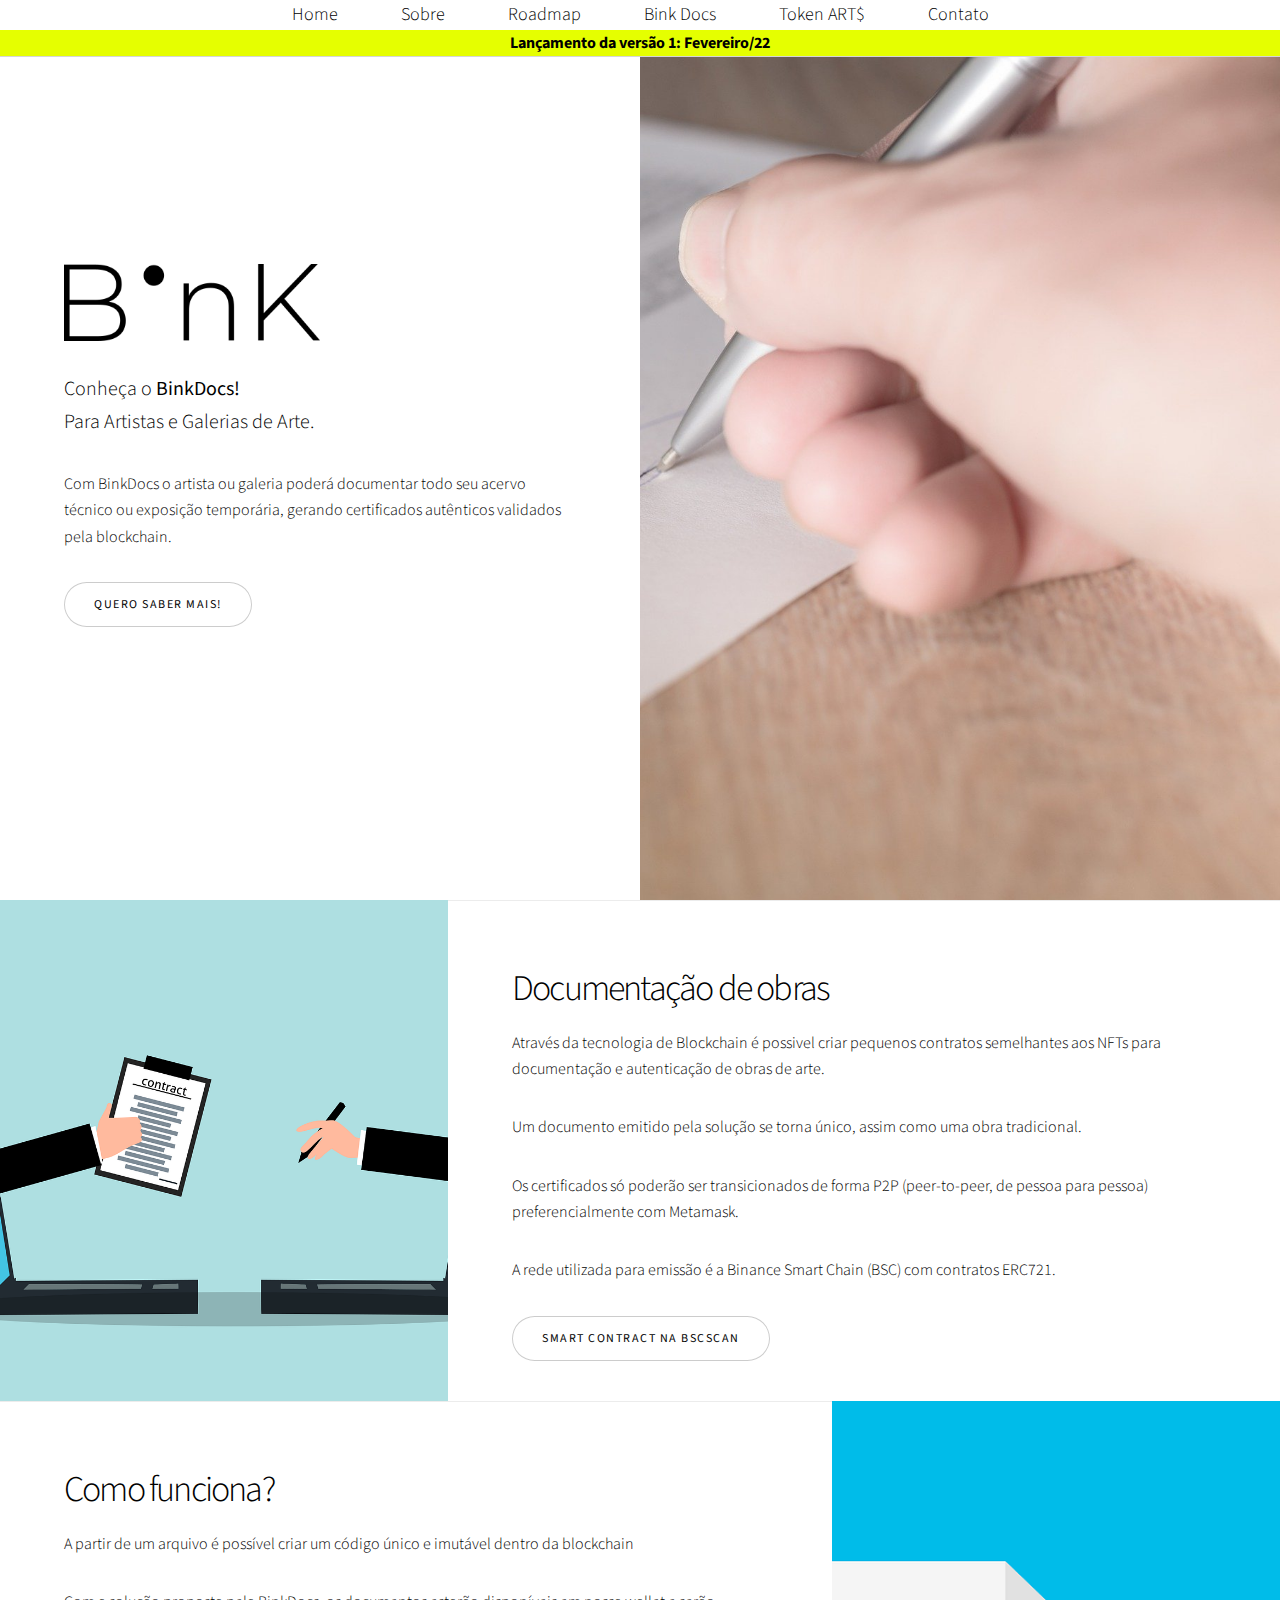
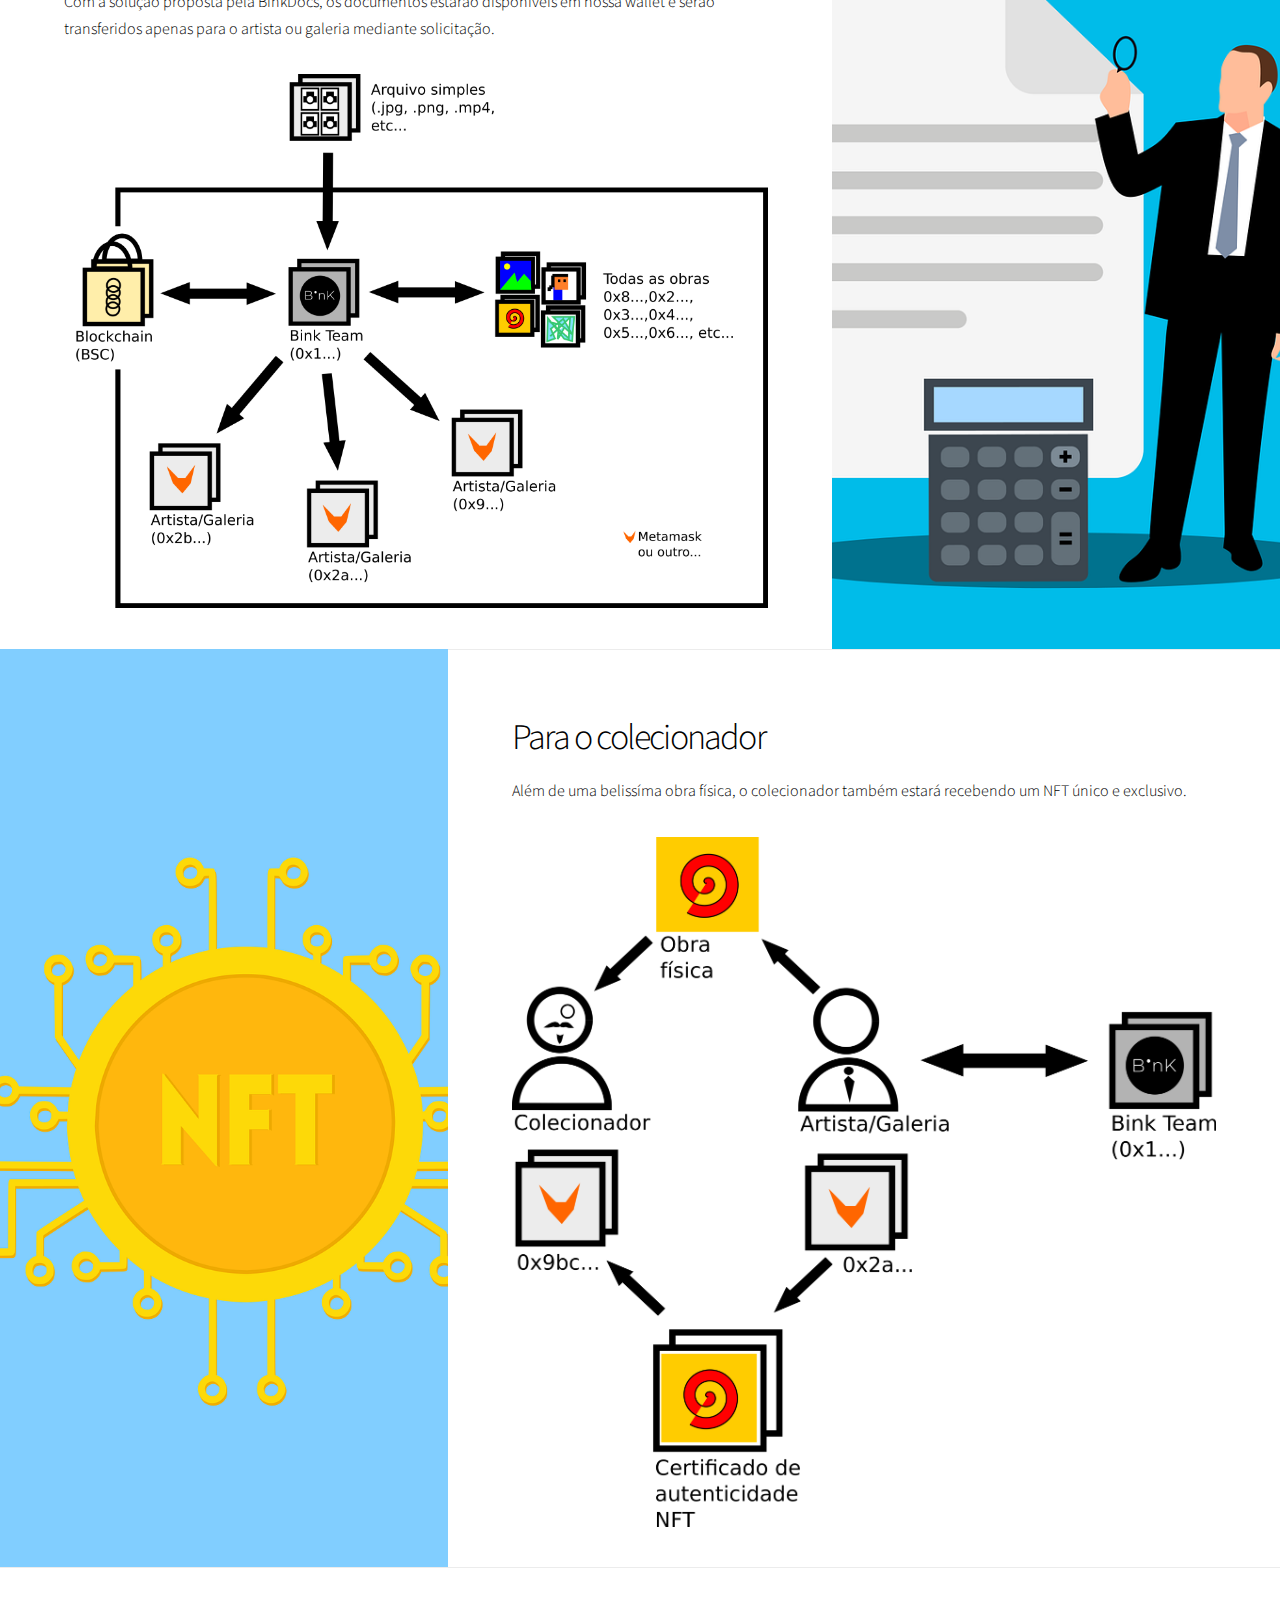
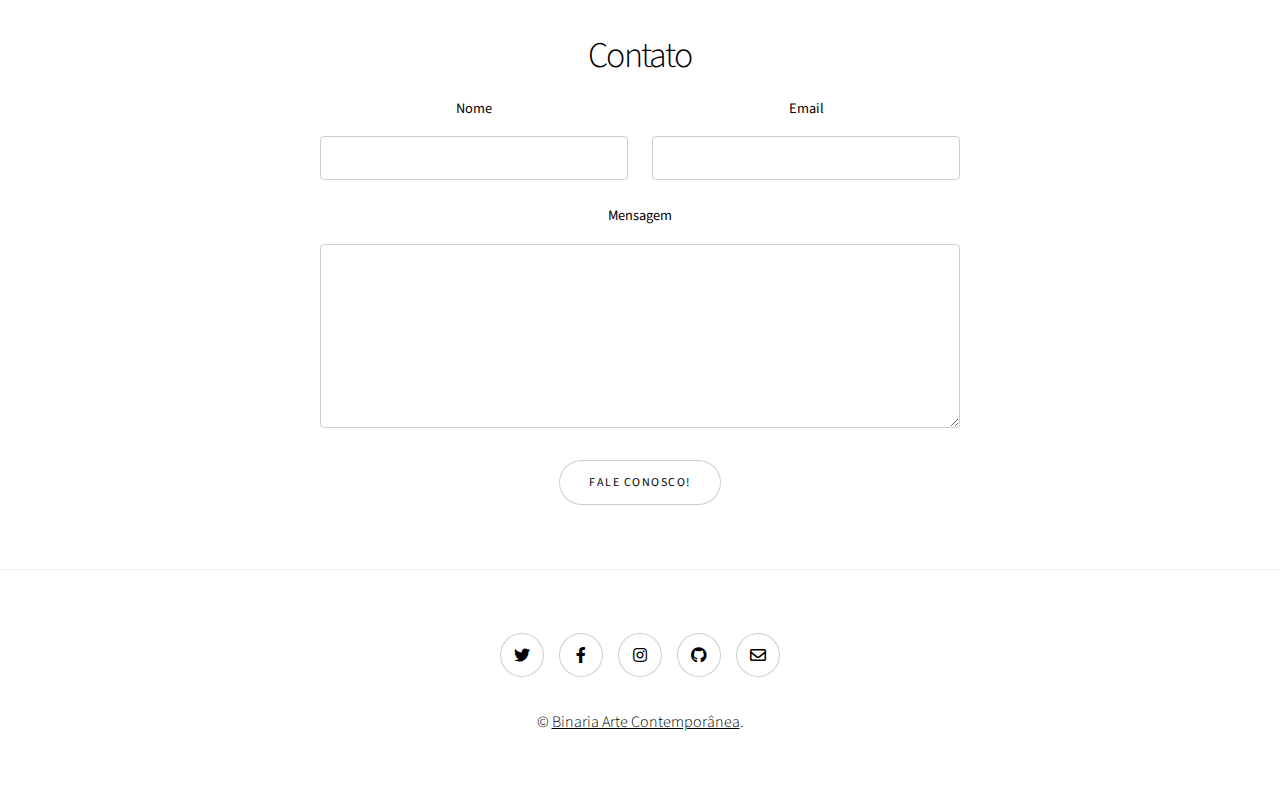
==== docs.html @ 77d4e21a "Binkdocs" ====
<!DOCTYPE HTML>
<html>
	<head>
		<title>Bink Token - ART$</title>
		<meta charset="utf-8" />
		<meta name="viewport" content="width=device-width, initial-scale=1, user-scalable=no" />
		<meta name="description" content="O 1° Token brasileiro criado para Artistas e Galerias de Arte.">
		<meta property="og:title" content="Bink Token - ART$" />
		<meta property="og:type" content="website" />
		<meta property="og:url" content="https://bink.binaria.art.br" />
		<meta property="og:image" content="https://bink.binaria.art.br/images/og-image.jpg" />
		<meta property="og:description" content="O 1° Token brasileiro criado para Artistas e Galerias de Arte." />
		<link rel="shortcut icon" href="https://bink.binaria.art.br/art-symbol.png" />
		<link rel="stylesheet" href="assets/css/main.css" />
		<noscript><link rel="stylesheet" href="assets/css/noscript.css" /></noscript>

	</head>
	<body class="is-preload">
		<div class="header-menu">
			<a href="index.html" class="smooth-scroll-middle">Home</a>
			<a href="index.html#sobre" class="smooth-scroll-middle">Sobre</a>
			<a href="index.html#roadmap" class="smooth-scroll-middle">Roadmap</a>
			<a href="index.html#docs" class="smooth-scroll-middle">Bink Docs</a>
			<a href="index.html#token" class="smooth-scroll-middle">Token ART$</a>
			<a href="index.html#contato" class="smooth-scroll-middle">Contato</a>

			<div class="banner">Lançamento da versão 1: Fevereiro/22</div>
		</div>
		<!-- Wrapper -->
			<div id="wrapper" class="divided">

				<!-- One -->
					<section class="banner style1 orient-left content-align-left image-position-right fullscreen onload-image-fade-in onload-content-fade-right">
						<div class="content">
							<h1><img src="logo.png" alt="Bink" style="width: 50%;"/></h1>
							<p class="major">Conheça o <strong>BinkDocs!</strong><br />Para Artistas e Galerias de Arte.</p>
							<p>Com BinkDocs o artista ou galeria poderá documentar todo seu acervo técnico ou exposição temporária, gerando certificados autênticos validados pela blockchain.</p>
							<ul class="actions stacked">
								<li><a href="#sobre" class="button big wide smooth-scroll-middle">Quero saber mais!</a></li>
							</ul>
						</div>
						<div class="image">
							<img src="images/bink-docs.jpg" alt="" />
						</div>
					</section>


					<section class="spotlight style1 orient-right content-align-left image-position-center" id="sobre">
						<div class="content">
							<h2>Documentação de obras</h2>
							<p>Através da tecnologia de Blockchain é possivel criar pequenos contratos semelhantes aos NFTs para documentação e autenticação de obras de arte.</p>
							<p>Um documento emitido pela solução se torna único, assim como uma obra tradicional.</p>
							<p>Os certificados só poderão ser transicionados de forma P2P (peer-to-peer, de pessoa para pessoa) preferencialmente com Metamask.</p>
							<p>A rede utilizada para emissão é a Binance Smart Chain (BSC) com contratos ERC721.</p>
							<a href="https://bscscan.com/token/" class="button" target="_blank">Smart Contract na BSCScan</a>
						</div>
						<div class="image">
							<img src="images/docs-sobre.png" alt="" />
						</div>
					</section>

					<section class="spotlight style1 orient-right content-align-left image-position-center" id="sobre">
						<div class="image">
							<img src="images/docs-funcionamento.png" alt="" />
						</div>
						<div class="content">
							<h2>Como funciona?</h2>
							<p>A partir de um arquivo é possível criar um código único e imutável dentro da blockchain</p>
							<p>Com a solução proposta pela BinkDocs, os documentos estarão disponíveis em nossa wallet e serão transferidos apenas para o artista ou galeria mediante solicitação.</p>
							<img src="images/diagram-1.png" style="width: 100%;" alt="" />

						</div>

					</section>

					<section class="spotlight style1 orient-right content-align-left image-position-center" id="sobre">
						<div class="content">
							<h2>Para o colecionador</h2>
							<p>Além de uma belissíma obra física, o colecionador também estará recebendo um NFT único e exclusivo.</p>
							<img src="images/diagram-2.png" style="width: 100%;" alt="" />

						</div>
						<div class="image">
							<img src="images/docs-nft.png" alt="" />
						</div>
					</section>


				<!-- Seven -->
					<section class="wrapper style1 align-center" id="contato">
						<div class="inner medium">
							<h2>Contato</h2>
							<form method="post" action="#" netlify>
								<div class="fields">
									<div class="field half">
										<label for="name">Nome</label>
										<input type="text" name="name" id="name" value="" />
									</div>
									<div class="field half">
										<label for="email">Email</label>
										<input type="email" name="email" id="email" value="" />
									</div>
									<div class="field">
										<label for="message">Mensagem</label>
										<textarea name="message" id="message" rows="6"></textarea>
									</div>
								</div>
								<ul class="actions special">
									<li><input type="submit" name="submit" id="submit" value="Fale conosco!" /></li>
								</ul>
							</form>

						</div>
					</section>

				<!-- Footer -->
					<footer class="wrapper style1 align-center">
						<div class="inner">
							<ul class="icons">
								<li><a href="https://twitter.com/binariaarte" class="icon brands style2 fa-twitter"><span class="label">Twitter</span></a></li>
								<li><a href="https://fb.com/binaria.art" class="icon brands style2 fa-facebook-f"><span class="label">Facebook</span></a></li>
								<li><a href="https://instagram.com/binaria.art" class="icon brands style2 fa-instagram"><span class="label">Instagram</span></a></li>
								<li><a href="https://github.com/binaria-arte-contemporanea" class="icon brands style2 fa-github"><span class="label">Instagram</span></a></li>
								<li><a href="mailto:binaria.art@gmail.com" class="icon style2 fa-envelope"><span class="label">Email</span></a></li>
							</ul>
							<p>&copy; <a href="https://binaria.art.br">Binaria Arte Contemporânea</a>.</p>
						</div>
					</footer>

			</div>

			<!-- Scripts -->
			<script src="assets/js/jquery.min.js"></script>
			<script src="assets/js/jquery.scrollex.min.js"></script>
			<script src="assets/js/jquery.scrolly.min.js"></script>
			<script src="assets/js/browser.min.js"></script>
			<script src="assets/js/breakpoints.min.js"></script>
			<script src="assets/js/util.js"></script>
			<script src="assets/js/vanilla-js-tabs.min.js"></script>
			<script src="assets/js/main.js"></script>
			<script src="assets/js/bundle.js"></script>
	</body>
</html>
---- assets/css/main.css ----
@import url(fontawesome-all.min.css);
@import url("https://fonts.googleapis.com/css?family=Source+Sans+Pro:300,300i,400,400i");

/*
	Story by HTML5 UP
	html5up.net | @ajlkn
	Free for personal and commercial use under the CCA 3.0 license (html5up.net/license)
*/

html, body, div, span, applet, object,
iframe, h1, h2, h3, h4, h5, h6, p, blockquote,
pre, a, abbr, acronym, address, big, cite,
code, del, dfn, em, img, ins, kbd, q, s, samp,
small, strike, strong, sub, sup, tt, var, b,
u, i, center, dl, dt, dd, ol, ul, li, fieldset,
form, label, legend, table, caption, tbody,
tfoot, thead, tr, th, td, article, aside,
canvas, details, embed, figure, figcaption,
footer, header, hgroup, menu, nav, output, ruby,
section, summary, time, mark, audio, video {
	margin: 0;
	padding: 0;
	border: 0;
	font-size: 100%;
	font: inherit;
	vertical-align: baseline;}

article, aside, details, figcaption, figure,
footer, header, hgroup, menu, nav, section {
	display: block;}

body {
	line-height: 1;
}

ol, ul {
	list-style: none;
}

blockquote, q {
	quotes: none;
}

	blockquote:before, blockquote:after, q:before, q:after {
		content: '';
		content: none;
	}

table {
	border-collapse: collapse;
	border-spacing: 0;
}

body {
	-webkit-text-size-adjust: none;
}

mark {
	background-color: transparent;
	color: inherit;
}

input::-moz-focus-inner {
	border: 0;
	padding: 0;
}

input, select, textarea {
	-moz-appearance: none;
	-webkit-appearance: none;
	-ms-appearance: none;
	appearance: none;
}

/* Basic */

	@-ms-viewport {
		width: device-width;
	}

	body {
		-ms-overflow-style: scrollbar;
	}

	@media screen and (max-width: 480px) {

		html, body {
			min-width: 320px;
		}

	}

	html {
		box-sizing: border-box;
	}

	*, *:before, *:after {
		box-sizing: inherit;
	}

	body {
		background: #ffffff;
	}

		body.is-preload *, body.is-preload *:before, body.is-preload *:after {
			-moz-animation: none !important;
			-webkit-animation: none !important;
			-ms-animation: none !important;
			animation: none !important;
			-moz-transition: none !important;
			-webkit-transition: none !important;
			-ms-transition: none !important;
			transition: none !important;
		}

/* Type */

	html {
		font-size: 18pt;
	}

		@media screen and (max-width: 1680px) {

			html {
				font-size: 14pt;
			}

		}

		@media screen and (max-width: 1280px) {

			html {
				font-size: 12pt;
			}

		}

		@media screen and (max-width: 736px) {

			html {
				font-size: 11pt;
			}

		}

		@media screen and (max-width: 360px) {

			html {
				font-size: 10pt;
			}

		}

	body {
		background-color: #ffffff;
		color: #000000;
	}

	body, input, select, textarea {
		font-family: "Source Sans Pro", Helvetica, sans-serif;
		font-size: 1rem;
		font-weight: 300;
		line-height: 1.65;
	}

	a {
		-moz-transition: color 0.2s ease-in-out;
		-webkit-transition: color 0.2s ease-in-out;
		-ms-transition: color 0.2s ease-in-out;
		transition: color 0.2s ease-in-out;
		text-decoration: underline;
	}

		a:hover {
			text-decoration: none;
		}

	strong, b {
		font-weight: 400;
	}

	em, i {
		font-style: italic;
	}

	p {
		margin: 0 0 2rem 0;
	}

		p.major {
			font-size: 1.25rem;
		}

	h1, h2, h3, h4, h5, h6 {
		font-weight: 300;
		line-height: 1.375;
		letter-spacing: -0.05em;
		margin: 0 0 1rem 0;
	}

		h1 a, h2 a, h3 a, h4 a, h5 a, h6 a {
			color: inherit;
			text-decoration: none;
		}

	h1 {
		font-size: 3.5rem;
		line-height: 1.2;
	}

	h2 {
		font-size: 2.25rem;
	}

	h3 {
		font-size: 1.5rem;
	}

	h4 {
		font-size: 1.1rem;
	}

	h5 {
		font-size: 0.9rem;
	}

	h6 {
		font-size: 0.7rem;
	}

	sub {
		font-size: 0.8rem;
		position: relative;
		top: 0.5rem;
	}

	sup {
		font-size: 0.8rem;
		position: relative;
		top: -0.5rem;
	}

	blockquote {
		border-left: solid 4px;
		font-style: italic;
		margin: 0 0 2rem 0;
		padding: 0.5rem 0 0.5rem 2rem;
	}

	code {
		border-radius: 4px;
		font-family: "Courier New", monospace;
		font-size: 0.9em;
		margin: 0 0.25rem;
		padding: 0.25rem 0.325rem;
	}

	pre {
		-webkit-overflow-scrolling: touch;
		font-family: "Courier New", monospace;
		font-size: 0.9em;
		margin: 0 0 2rem 0;
	}

		pre code {
			display: block;
			line-height: 1.5;
			padding: 0.75rem 1rem;
			overflow-x: auto;
		}

	hr {
		border: 0;
		border-bottom: solid 1px;
		margin: 2.5rem 0;
	}

		hr.major {
			margin: 3.5rem 0;
		}

	.align-left {
		text-align: left;
	}

	.align-center {
		text-align: center;
	}

	.align-right {
		text-align: right;
	}

	@media screen and (max-width: 736px) {

		p.major {
			font-size: 1.1rem;
		}

		h1 {
			font-size: 2.5rem;
		}

		h2 {
			font-size: 2rem;
		}

		h3 {
			font-size: 1.25rem;
		}

		h4 {
			font-size: 1rem;
		}

	}

	input, select, textarea {
		color: #000000;
	}

	a {
		color: #000000;
	}

		a:hover {
			color: #6F6F6F;
		}

	strong, b {
		color: #000000;
	}

	h1, h2, h3, h4, h5, h6 {
		color: #000000;
	}

	blockquote {
		border-left-color: rgba(0, 0, 0, 0.2);
	}

	code {
		background: rgba(0, 0, 0, 0.05);
		border-color: rgba(0, 0, 0, 0.2);
	}

	hr {
		border-bottom-color: rgba(0, 0, 0, 0.2);
	}

/* Row */

	.row {
		display: flex;
		flex-wrap: wrap;
		box-sizing: border-box;
		align-items: stretch;
	}

		.row > * {
			box-sizing: border-box;
		}

		.row.gtr-uniform > * > :last-child {
			margin-bottom: 0;
		}

		.row.aln-left {
			justify-content: flex-start;
		}

		.row.aln-center {
			justify-content: center;
		}

		.row.aln-right {
			justify-content: flex-end;
		}

		.row.aln-top {
			align-items: flex-start;
		}

		.row.aln-middle {
			align-items: center;
		}

		.row.aln-bottom {
			align-items: flex-end;
		}

		.row > .imp {
			order: -1;
		}

		.row > .col-1 {
			width: 8.33333%;
		}

		.row > .off-1 {
			margin-left: 8.33333%;
		}

		.row > .col-2 {
			width: 16.66667%;
		}

		.row > .off-2 {
			margin-left: 16.66667%;
		}

		.row > .col-3 {
			width: 25%;
		}

		.row > .off-3 {
			margin-left: 25%;
		}

		.row > .col-4 {
			width: 33.33333%;
		}

		.row > .off-4 {
			margin-left: 33.33333%;
		}

		.row > .col-5 {
			width: 41.66667%;
		}

		.row > .off-5 {
			margin-left: 41.66667%;
		}

		.row > .col-6 {
			width: 50%;
		}

		.row > .off-6 {
			margin-left: 50%;
		}

		.row > .col-7 {
			width: 58.33333%;
		}

		.row > .off-7 {
			margin-left: 58.33333%;
		}

		.row > .col-8 {
			width: 66.66667%;
		}

		.row > .off-8 {
			margin-left: 66.66667%;
		}

		.row > .col-9 {
			width: 75%;
		}

		.row > .off-9 {
			margin-left: 75%;
		}

		.row > .col-10 {
			width: 83.33333%;
		}

		.row > .off-10 {
			margin-left: 83.33333%;
		}

		.row > .col-11 {
			width: 91.66667%;
		}

		.row > .off-11 {
			margin-left: 91.66667%;
		}

		.row > .col-12 {
			width: 100%;
		}

		.row > .off-12 {
			margin-left: 100%;
		}

		.row.gtr-0 {
			margin-top: 0;
			margin-left: 0rem;
		}

			.row.gtr-0 > * {
				padding: 0 0 0 0rem;
			}

			.row.gtr-0.gtr-uniform {
				margin-top: 0rem;
			}

				.row.gtr-0.gtr-uniform > * {
					padding-top: 0rem;
				}

		.row.gtr-25 {
			margin-top: 0;
			margin-left: -0.5rem;
		}

			.row.gtr-25 > * {
				padding: 0 0 0 0.5rem;
			}

			.row.gtr-25.gtr-uniform {
				margin-top: -0.5rem;
			}

				.row.gtr-25.gtr-uniform > * {
					padding-top: 0.5rem;
				}

		.row.gtr-50 {
			margin-top: 0;
			margin-left: -1rem;
		}

			.row.gtr-50 > * {
				padding: 0 0 0 1rem;
			}

			.row.gtr-50.gtr-uniform {
				margin-top: -1rem;
			}

				.row.gtr-50.gtr-uniform > * {
					padding-top: 1rem;
				}

		.row {
			margin-top: 0;
			margin-left: -2rem;
		}

			.row > * {
				padding: 0 0 0 2rem;
			}

			.row.gtr-uniform {
				margin-top: -2rem;
			}

				.row.gtr-uniform > * {
					padding-top: 2rem;
				}

		.row.gtr-150 {
			margin-top: 0;
			margin-left: -3rem;
		}

			.row.gtr-150 > * {
				padding: 0 0 0 3rem;
			}

			.row.gtr-150.gtr-uniform {
				margin-top: -3rem;
			}

				.row.gtr-150.gtr-uniform > * {
					padding-top: 3rem;
				}

		.row.gtr-200 {
			margin-top: 0;
			margin-left: -4rem;
		}

			.row.gtr-200 > * {
				padding: 0 0 0 4rem;
			}

			.row.gtr-200.gtr-uniform {
				margin-top: -4rem;
			}

				.row.gtr-200.gtr-uniform > * {
					padding-top: 4rem;
				}

		@media screen and (max-width: 1680px) {

			.row {
				display: flex;
				flex-wrap: wrap;
				box-sizing: border-box;
				align-items: stretch;
			}

				.row > * {
					box-sizing: border-box;
				}

				.row.gtr-uniform > * > :last-child {
					margin-bottom: 0;
				}

				.row.aln-left {
					justify-content: flex-start;
				}

				.row.aln-center {
					justify-content: center;
				}

				.row.aln-right {
					justify-content: flex-end;
				}

				.row.aln-top {
					align-items: flex-start;
				}

				.row.aln-middle {
					align-items: center;
				}

				.row.aln-bottom {
					align-items: flex-end;
				}

				.row > .imp-xlarge {
					order: -1;
				}

				.row > .col-1-xlarge {
					width: 8.33333%;
				}

				.row > .off-1-xlarge {
					margin-left: 8.33333%;
				}

				.row > .col-2-xlarge {
					width: 16.66667%;
				}

				.row > .off-2-xlarge {
					margin-left: 16.66667%;
				}

				.row > .col-3-xlarge {
					width: 25%;
				}

				.row > .off-3-xlarge {
					margin-left: 25%;
				}

				.row > .col-4-xlarge {
					width: 33.33333%;
				}

				.row > .off-4-xlarge {
					margin-left: 33.33333%;
				}

				.row > .col-5-xlarge {
					width: 41.66667%;
				}

				.row > .off-5-xlarge {
					margin-left: 41.66667%;
				}

				.row > .col-6-xlarge {
					width: 50%;
				}

				.row > .off-6-xlarge {
					margin-left: 50%;
				}

				.row > .col-7-xlarge {
					width: 58.33333%;
				}

				.row > .off-7-xlarge {
					margin-left: 58.33333%;
				}

				.row > .col-8-xlarge {
					width: 66.66667%;
				}

				.row > .off-8-xlarge {
					margin-left: 66.66667%;
				}

				.row > .col-9-xlarge {
					width: 75%;
				}

				.row > .off-9-xlarge {
					margin-left: 75%;
				}

				.row > .col-10-xlarge {
					width: 83.33333%;
				}

				.row > .off-10-xlarge {
					margin-left: 83.33333%;
				}

				.row > .col-11-xlarge {
					width: 91.66667%;
				}

				.row > .off-11-xlarge {
					margin-left: 91.66667%;
				}

				.row > .col-12-xlarge {
					width: 100%;
				}

				.row > .off-12-xlarge {
					margin-left: 100%;
				}

				.row.gtr-0 {
					margin-top: 0;
					margin-left: 0rem;
				}

					.row.gtr-0 > * {
						padding: 0 0 0 0rem;
					}

					.row.gtr-0.gtr-uniform {
						margin-top: 0rem;
					}

						.row.gtr-0.gtr-uniform > * {
							padding-top: 0rem;
						}

				.row.gtr-25 {
					margin-top: 0;
					margin-left: -0.5rem;
				}

					.row.gtr-25 > * {
						padding: 0 0 0 0.5rem;
					}

					.row.gtr-25.gtr-uniform {
						margin-top: -0.5rem;
					}

						.row.gtr-25.gtr-uniform > * {
							padding-top: 0.5rem;
						}

				.row.gtr-50 {
					margin-top: 0;
					margin-left: -1rem;
				}

					.row.gtr-50 > * {
						padding: 0 0 0 1rem;
					}

					.row.gtr-50.gtr-uniform {
						margin-top: -1rem;
					}

						.row.gtr-50.gtr-uniform > * {
							padding-top: 1rem;
						}

				.row {
					margin-top: 0;
					margin-left: -2rem;
				}

					.row > * {
						padding: 0 0 0 2rem;
					}

					.row.gtr-uniform {
						margin-top: -2rem;
					}

						.row.gtr-uniform > * {
							padding-top: 2rem;
						}

				.row.gtr-150 {
					margin-top: 0;
					margin-left: -3rem;
				}

					.row.gtr-150 > * {
						padding: 0 0 0 3rem;
					}

					.row.gtr-150.gtr-uniform {
						margin-top: -3rem;
					}

						.row.gtr-150.gtr-uniform > * {
							padding-top: 3rem;
						}

				.row.gtr-200 {
					margin-top: 0;
					margin-left: -4rem;
				}

					.row.gtr-200 > * {
						padding: 0 0 0 4rem;
					}

					.row.gtr-200.gtr-uniform {
						margin-top: -4rem;
					}

						.row.gtr-200.gtr-uniform > * {
							padding-top: 4rem;
						}

		}

		@media screen and (max-width: 1280px) {

			.row {
				display: flex;
				flex-wrap: wrap;
				box-sizing: border-box;
				align-items: stretch;
			}

				.row > * {
					box-sizing: border-box;
				}

				.row.gtr-uniform > * > :last-child {
					margin-bottom: 0;
				}

				.row.aln-left {
					justify-content: flex-start;
				}

				.row.aln-center {
					justify-content: center;
				}

				.row.aln-right {
					justify-content: flex-end;
				}

				.row.aln-top {
					align-items: flex-start;
				}

				.row.aln-middle {
					align-items: center;
				}

				.row.aln-bottom {
					align-items: flex-end;
				}

				.row > .imp-large {
					order: -1;
				}

				.row > .col-1-large {
					width: 8.33333%;
				}

				.row > .off-1-large {
					margin-left: 8.33333%;
				}

				.row > .col-2-large {
					width: 16.66667%;
				}

				.row > .off-2-large {
					margin-left: 16.66667%;
				}

				.row > .col-3-large {
					width: 25%;
				}

				.row > .off-3-large {
					margin-left: 25%;
				}

				.row > .col-4-large {
					width: 33.33333%;
				}

				.row > .off-4-large {
					margin-left: 33.33333%;
				}

				.row > .col-5-large {
					width: 41.66667%;
				}

				.row > .off-5-large {
					margin-left: 41.66667%;
				}

				.row > .col-6-large {
					width: 50%;
				}

				.row > .off-6-large {
					margin-left: 50%;
				}

				.row > .col-7-large {
					width: 58.33333%;
				}

				.row > .off-7-large {
					margin-left: 58.33333%;
				}

				.row > .col-8-large {
					width: 66.66667%;
				}

				.row > .off-8-large {
					margin-left: 66.66667%;
				}

				.row > .col-9-large {
					width: 75%;
				}

				.row > .off-9-large {
					margin-left: 75%;
				}

				.row > .col-10-large {
					width: 83.33333%;
				}

				.row > .off-10-large {
					margin-left: 83.33333%;
				}

				.row > .col-11-large {
					width: 91.66667%;
				}

				.row > .off-11-large {
					margin-left: 91.66667%;
				}

				.row > .col-12-large {
					width: 100%;
				}

				.row > .off-12-large {
					margin-left: 100%;
				}

				.row.gtr-0 {
					margin-top: 0;
					margin-left: 0rem;
				}

					.row.gtr-0 > * {
						padding: 0 0 0 0rem;
					}

					.row.gtr-0.gtr-uniform {
						margin-top: 0rem;
					}

						.row.gtr-0.gtr-uniform > * {
							padding-top: 0rem;
						}

				.row.gtr-25 {
					margin-top: 0;
					margin-left: -0.5rem;
				}

					.row.gtr-25 > * {
						padding: 0 0 0 0.5rem;
					}

					.row.gtr-25.gtr-uniform {
						margin-top: -0.5rem;
					}

						.row.gtr-25.gtr-uniform > * {
							padding-top: 0.5rem;
						}

				.row.gtr-50 {
					margin-top: 0;
					margin-left: -1rem;
				}

					.row.gtr-50 > * {
						padding: 0 0 0 1rem;
					}

					.row.gtr-50.gtr-uniform {
						margin-top: -1rem;
					}

						.row.gtr-50.gtr-uniform > * {
							padding-top: 1rem;
						}

				.row {
					margin-top: 0;
					margin-left: -2rem;
				}

					.row > * {
						padding: 0 0 0 2rem;
					}

					.row.gtr-uniform {
						margin-top: -2rem;
					}

						.row.gtr-uniform > * {
							padding-top: 2rem;
						}

				.row.gtr-150 {
					margin-top: 0;
					margin-left: -3rem;
				}

					.row.gtr-150 > * {
						padding: 0 0 0 3rem;
					}

					.row.gtr-150.gtr-uniform {
						margin-top: -3rem;
					}

						.row.gtr-150.gtr-uniform > * {
							padding-top: 3rem;
						}

				.row.gtr-200 {
					margin-top: 0;
					margin-left: -4rem;
				}

					.row.gtr-200 > * {
						padding: 0 0 0 4rem;
					}

					.row.gtr-200.gtr-uniform {
						margin-top: -4rem;
					}

						.row.gtr-200.gtr-uniform > * {
							padding-top: 4rem;
						}

		}

		@media screen and (max-width: 980px) {

			.row {
				display: flex;
				flex-wrap: wrap;
				box-sizing: border-box;
				align-items: stretch;
			}

				.row > * {
					box-sizing: border-box;
				}

				.row.gtr-uniform > * > :last-child {
					margin-bottom: 0;
				}

				.row.aln-left {
					justify-content: flex-start;
				}

				.row.aln-center {
					justify-content: center;
				}

				.row.aln-right {
					justify-content: flex-end;
				}

				.row.aln-top {
					align-items: flex-start;
				}

				.row.aln-middle {
					align-items: center;
				}

				.row.aln-bottom {
					align-items: flex-end;
				}

				.row > .imp-medium {
					order: -1;
				}

				.row > .col-1-medium {
					width: 8.33333%;
				}

				.row > .off-1-medium {
					margin-left: 8.33333%;
				}

				.row > .col-2-medium {
					width: 16.66667%;
				}

				.row > .off-2-medium {
					margin-left: 16.66667%;
				}

				.row > .col-3-medium {
					width: 25%;
				}

				.row > .off-3-medium {
					margin-left: 25%;
				}

				.row > .col-4-medium {
					width: 33.33333%;
				}

				.row > .off-4-medium {
					margin-left: 33.33333%;
				}

				.row > .col-5-medium {
					width: 41.66667%;
				}

				.row > .off-5-medium {
					margin-left: 41.66667%;
				}

				.row > .col-6-medium {
					width: 50%;
				}

				.row > .off-6-medium {
					margin-left: 50%;
				}

				.row > .col-7-medium {
					width: 58.33333%;
				}

				.row > .off-7-medium {
					margin-left: 58.33333%;
				}

				.row > .col-8-medium {
					width: 66.66667%;
				}

				.row > .off-8-medium {
					margin-left: 66.66667%;
				}

				.row > .col-9-medium {
					width: 75%;
				}

				.row > .off-9-medium {
					margin-left: 75%;
				}

				.row > .col-10-medium {
					width: 83.33333%;
				}

				.row > .off-10-medium {
					margin-left: 83.33333%;
				}

				.row > .col-11-medium {
					width: 91.66667%;
				}

				.row > .off-11-medium {
					margin-left: 91.66667%;
				}

				.row > .col-12-medium {
					width: 100%;
				}

				.row > .off-12-medium {
					margin-left: 100%;
				}

				.row.gtr-0 {
					margin-top: 0;
					margin-left: 0rem;
				}

					.row.gtr-0 > * {
						padding: 0 0 0 0rem;
					}

					.row.gtr-0.gtr-uniform {
						margin-top: 0rem;
					}

						.row.gtr-0.gtr-uniform > * {
							padding-top: 0rem;
						}

				.row.gtr-25 {
					margin-top: 0;
					margin-left: -0.5rem;
				}

					.row.gtr-25 > * {
						padding: 0 0 0 0.5rem;
					}

					.row.gtr-25.gtr-uniform {
						margin-top: -0.5rem;
					}

						.row.gtr-25.gtr-uniform > * {
							padding-top: 0.5rem;
						}

				.row.gtr-50 {
					margin-top: 0;
					margin-left: -1rem;
				}

					.row.gtr-50 > * {
						padding: 0 0 0 1rem;
					}

					.row.gtr-50.gtr-uniform {
						margin-top: -1rem;
					}

						.row.gtr-50.gtr-uniform > * {
							padding-top: 1rem;
						}

				.row {
					margin-top: 0;
					margin-left: -2rem;
				}

					.row > * {
						padding: 0 0 0 2rem;
					}

					.row.gtr-uniform {
						margin-top: -2rem;
					}

						.row.gtr-uniform > * {
							padding-top: 2rem;
						}

				.row.gtr-150 {
					margin-top: 0;
					margin-left: -3rem;
				}

					.row.gtr-150 > * {
						padding: 0 0 0 3rem;
					}

					.row.gtr-150.gtr-uniform {
						margin-top: -3rem;
					}

						.row.gtr-150.gtr-uniform > * {
							padding-top: 3rem;
						}

				.row.gtr-200 {
					margin-top: 0;
					margin-left: -4rem;
				}

					.row.gtr-200 > * {
						padding: 0 0 0 4rem;
					}

					.row.gtr-200.gtr-uniform {
						margin-top: -4rem;
					}

						.row.gtr-200.gtr-uniform > * {
							padding-top: 4rem;
						}

		}

		@media screen and (max-width: 736px) {

			.row {
				display: flex;
				flex-wrap: wrap;
				box-sizing: border-box;
				align-items: stretch;
			}

				.row > * {
					box-sizing: border-box;
				}

				.row.gtr-uniform > * > :last-child {
					margin-bottom: 0;
				}

				.row.aln-left {
					justify-content: flex-start;
				}

				.row.aln-center {
					justify-content: center;
				}

				.row.aln-right {
					justify-content: flex-end;
				}

				.row.aln-top {
					align-items: flex-start;
				}

				.row.aln-middle {
					align-items: center;
				}

				.row.aln-bottom {
					align-items: flex-end;
				}

				.row > .imp-small {
					order: -1;
				}

				.row > .col-1-small {
					width: 8.33333%;
				}

				.row > .off-1-small {
					margin-left: 8.33333%;
				}

				.row > .col-2-small {
					width: 16.66667%;
				}

				.row > .off-2-small {
					margin-left: 16.66667%;
				}

				.row > .col-3-small {
					width: 25%;
				}

				.row > .off-3-small {
					margin-left: 25%;
				}

				.row > .col-4-small {
					width: 33.33333%;
				}

				.row > .off-4-small {
					margin-left: 33.33333%;
				}

				.row > .col-5-small {
					width: 41.66667%;
				}

				.row > .off-5-small {
					margin-left: 41.66667%;
				}

				.row > .col-6-small {
					width: 50%;
				}

				.row > .off-6-small {
					margin-left: 50%;
				}

				.row > .col-7-small {
					width: 58.33333%;
				}

				.row > .off-7-small {
					margin-left: 58.33333%;
				}

				.row > .col-8-small {
					width: 66.66667%;
				}

				.row > .off-8-small {
					margin-left: 66.66667%;
				}

				.row > .col-9-small {
					width: 75%;
				}

				.row > .off-9-small {
					margin-left: 75%;
				}

				.row > .col-10-small {
					width: 83.33333%;
				}

				.row > .off-10-small {
					margin-left: 83.33333%;
				}

				.row > .col-11-small {
					width: 91.66667%;
				}

				.row > .off-11-small {
					margin-left: 91.66667%;
				}

				.row > .col-12-small {
					width: 100%;
				}

				.row > .off-12-small {
					margin-left: 100%;
				}

				.row.gtr-0 {
					margin-top: 0;
					margin-left: 0rem;
				}

					.row.gtr-0 > * {
						padding: 0 0 0 0rem;
					}

					.row.gtr-0.gtr-uniform {
						margin-top: 0rem;
					}

						.row.gtr-0.gtr-uniform > * {
							padding-top: 0rem;
						}

				.row.gtr-25 {
					margin-top: 0;
					margin-left: -0.5rem;
				}

					.row.gtr-25 > * {
						padding: 0 0 0 0.5rem;
					}

					.row.gtr-25.gtr-uniform {
						margin-top: -0.5rem;
					}

						.row.gtr-25.gtr-uniform > * {
							padding-top: 0.5rem;
						}

				.row.gtr-50 {
					margin-top: 0;
					margin-left: -1rem;
				}

					.row.gtr-50 > * {
						padding: 0 0 0 1rem;
					}

					.row.gtr-50.gtr-uniform {
						margin-top: -1rem;
					}

						.row.gtr-50.gtr-uniform > * {
							padding-top: 1rem;
						}

				.row {
					margin-top: 0;
					margin-left: -2rem;
				}

					.row > * {
						padding: 0 0 0 2rem;
					}

					.row.gtr-uniform {
						margin-top: -2rem;
					}

						.row.gtr-uniform > * {
							padding-top: 2rem;
						}

				.row.gtr-150 {
					margin-top: 0;
					margin-left: -3rem;
				}

					.row.gtr-150 > * {
						padding: 0 0 0 3rem;
					}

					.row.gtr-150.gtr-uniform {
						margin-top: -3rem;
					}

						.row.gtr-150.gtr-uniform > * {
							padding-top: 3rem;
						}

				.row.gtr-200 {
					margin-top: 0;
					margin-left: -4rem;
				}

					.row.gtr-200 > * {
						padding: 0 0 0 4rem;
					}

					.row.gtr-200.gtr-uniform {
						margin-top: -4rem;
					}

						.row.gtr-200.gtr-uniform > * {
							padding-top: 4rem;
						}

		}

		@media screen and (max-width: 480px) {

			.row {
				display: flex;
				flex-wrap: wrap;
				box-sizing: border-box;
				align-items: stretch;
			}

				.row > * {
					box-sizing: border-box;
				}

				.row.gtr-uniform > * > :last-child {
					margin-bottom: 0;
				}

				.row.aln-left {
					justify-content: flex-start;
				}

				.row.aln-center {
					justify-content: center;
				}

				.row.aln-right {
					justify-content: flex-end;
				}

				.row.aln-top {
					align-items: flex-start;
				}

				.row.aln-middle {
					align-items: center;
				}

				.row.aln-bottom {
					align-items: flex-end;
				}

				.row > .imp-xsmall {
					order: -1;
				}

				.row > .col-1-xsmall {
					width: 8.33333%;
				}

				.row > .off-1-xsmall {
					margin-left: 8.33333%;
				}

				.row > .col-2-xsmall {
					width: 16.66667%;
				}

				.row > .off-2-xsmall {
					margin-left: 16.66667%;
				}

				.row > .col-3-xsmall {
					width: 25%;
				}

				.row > .off-3-xsmall {
					margin-left: 25%;
				}

				.row > .col-4-xsmall {
					width: 33.33333%;
				}

				.row > .off-4-xsmall {
					margin-left: 33.33333%;
				}

				.row > .col-5-xsmall {
					width: 41.66667%;
				}

				.row > .off-5-xsmall {
					margin-left: 41.66667%;
				}

				.row > .col-6-xsmall {
					width: 50%;
				}

				.row > .off-6-xsmall {
					margin-left: 50%;
				}

				.row > .col-7-xsmall {
					width: 58.33333%;
				}

				.row > .off-7-xsmall {
					margin-left: 58.33333%;
				}

				.row > .col-8-xsmall {
					width: 66.66667%;
				}

				.row > .off-8-xsmall {
					margin-left: 66.66667%;
				}

				.row > .col-9-xsmall {
					width: 75%;
				}

				.row > .off-9-xsmall {
					margin-left: 75%;
				}

				.row > .col-10-xsmall {
					width: 83.33333%;
				}

				.row > .off-10-xsmall {
					margin-left: 83.33333%;
				}

				.row > .col-11-xsmall {
					width: 91.66667%;
				}

				.row > .off-11-xsmall {
					margin-left: 91.66667%;
				}

				.row > .col-12-xsmall {
					width: 100%;
				}

				.row > .off-12-xsmall {
					margin-left: 100%;
				}

				.row.gtr-0 {
					margin-top: 0;
					margin-left: 0rem;
				}

					.row.gtr-0 > * {
						padding: 0 0 0 0rem;
					}

					.row.gtr-0.gtr-uniform {
						margin-top: 0rem;
					}

						.row.gtr-0.gtr-uniform > * {
							padding-top: 0rem;
						}

				.row.gtr-25 {
					margin-top: 0;
					margin-left: -0.5rem;
				}

					.row.gtr-25 > * {
						padding: 0 0 0 0.5rem;
					}

					.row.gtr-25.gtr-uniform {
						margin-top: -0.5rem;
					}

						.row.gtr-25.gtr-uniform > * {
							padding-top: 0.5rem;
						}

				.row.gtr-50 {
					margin-top: 0;
					margin-left: -1rem;
				}

					.row.gtr-50 > * {
						padding: 0 0 0 1rem;
					}

					.row.gtr-50.gtr-uniform {
						margin-top: -1rem;
					}

						.row.gtr-50.gtr-uniform > * {
							padding-top: 1rem;
						}

				.row {
					margin-top: 0;
					margin-left: -2rem;
				}

					.row > * {
						padding: 0 0 0 2rem;
					}

					.row.gtr-uniform {
						margin-top: -2rem;
					}

						.row.gtr-uniform > * {
							padding-top: 2rem;
						}

				.row.gtr-150 {
					margin-top: 0;
					margin-left: -3rem;
				}

					.row.gtr-150 > * {
						padding: 0 0 0 3rem;
					}

					.row.gtr-150.gtr-uniform {
						margin-top: -3rem;
					}

						.row.gtr-150.gtr-uniform > * {
							padding-top: 3rem;
						}

				.row.gtr-200 {
					margin-top: 0;
					margin-left: -4rem;
				}

					.row.gtr-200 > * {
						padding: 0 0 0 4rem;
					}

					.row.gtr-200.gtr-uniform {
						margin-top: -4rem;
					}

						.row.gtr-200.gtr-uniform > * {
							padding-top: 4rem;
						}

		}

		@media screen and (max-width: 360px) {

			.row {
				display: flex;
				flex-wrap: wrap;
				box-sizing: border-box;
				align-items: stretch;
			}

				.row > * {
					box-sizing: border-box;
				}

				.row.gtr-uniform > * > :last-child {
					margin-bottom: 0;
				}

				.row.aln-left {
					justify-content: flex-start;
				}

				.row.aln-center {
					justify-content: center;
				}

				.row.aln-right {
					justify-content: flex-end;
				}

				.row.aln-top {
					align-items: flex-start;
				}

				.row.aln-middle {
					align-items: center;
				}

				.row.aln-bottom {
					align-items: flex-end;
				}

				.row > .imp-xxsmall {
					order: -1;
				}

				.row > .col-1-xxsmall {
					width: 8.33333%;
				}

				.row > .off-1-xxsmall {
					margin-left: 8.33333%;
				}

				.row > .col-2-xxsmall {
					width: 16.66667%;
				}

				.row > .off-2-xxsmall {
					margin-left: 16.66667%;
				}

				.row > .col-3-xxsmall {
					width: 25%;
				}

				.row > .off-3-xxsmall {
					margin-left: 25%;
				}

				.row > .col-4-xxsmall {
					width: 33.33333%;
				}

				.row > .off-4-xxsmall {
					margin-left: 33.33333%;
				}

				.row > .col-5-xxsmall {
					width: 41.66667%;
				}

				.row > .off-5-xxsmall {
					margin-left: 41.66667%;
				}

				.row > .col-6-xxsmall {
					width: 50%;
				}

				.row > .off-6-xxsmall {
					margin-left: 50%;
				}

				.row > .col-7-xxsmall {
					width: 58.33333%;
				}

				.row > .off-7-xxsmall {
					margin-left: 58.33333%;
				}

				.row > .col-8-xxsmall {
					width: 66.66667%;
				}

				.row > .off-8-xxsmall {
					margin-left: 66.66667%;
				}

				.row > .col-9-xxsmall {
					width: 75%;
				}

				.row > .off-9-xxsmall {
					margin-left: 75%;
				}

				.row > .col-10-xxsmall {
					width: 83.33333%;
				}

				.row > .off-10-xxsmall {
					margin-left: 83.33333%;
				}

				.row > .col-11-xxsmall {
					width: 91.66667%;
				}

				.row > .off-11-xxsmall {
					margin-left: 91.66667%;
				}

				.row > .col-12-xxsmall {
					width: 100%;
				}

				.row > .off-12-xxsmall {
					margin-left: 100%;
				}

				.row.gtr-0 {
					margin-top: 0;
					margin-left: 0rem;
				}

					.row.gtr-0 > * {
						padding: 0 0 0 0rem;
					}

					.row.gtr-0.gtr-uniform {
						margin-top: 0rem;
					}

						.row.gtr-0.gtr-uniform > * {
							padding-top: 0rem;
						}

				.row.gtr-25 {
					margin-top: 0;
					margin-left: -0.5rem;
				}

					.row.gtr-25 > * {
						padding: 0 0 0 0.5rem;
					}

					.row.gtr-25.gtr-uniform {
						margin-top: -0.5rem;
					}

						.row.gtr-25.gtr-uniform > * {
							padding-top: 0.5rem;
						}

				.row.gtr-50 {
					margin-top: 0;
					margin-left: -1rem;
				}

					.row.gtr-50 > * {
						padding: 0 0 0 1rem;
					}

					.row.gtr-50.gtr-uniform {
						margin-top: -1rem;
					}

						.row.gtr-50.gtr-uniform > * {
							padding-top: 1rem;
						}

				.row {
					margin-top: 0;
					margin-left: -2rem;
				}

					.row > * {
						padding: 0 0 0 2rem;
					}

					.row.gtr-uniform {
						margin-top: -2rem;
					}

						.row.gtr-uniform > * {
							padding-top: 2rem;
						}

				.row.gtr-150 {
					margin-top: 0;
					margin-left: -3rem;
				}

					.row.gtr-150 > * {
						padding: 0 0 0 3rem;
					}

					.row.gtr-150.gtr-uniform {
						margin-top: -3rem;
					}

						.row.gtr-150.gtr-uniform > * {
							padding-top: 3rem;
						}

				.row.gtr-200 {
					margin-top: 0;
					margin-left: -4rem;
				}

					.row.gtr-200 > * {
						padding: 0 0 0 4rem;
					}

					.row.gtr-200.gtr-uniform {
						margin-top: -4rem;
					}

						.row.gtr-200.gtr-uniform > * {
							padding-top: 4rem;
						}

		}

/* Box */

	.box {
		border-radius: 4px;
		border: solid 1px;
		margin-bottom: 2rem;
		padding: 1.5rem;
	}

		.box > :last-child,
		.box > :last-child > :last-child,
		.box > :last-child > :last-child > :last-child {
			margin-bottom: 0;
		}

		.box.alt {
			border: 0;
			border-radius: 0;
			padding: 0;
		}

	.box {
		border-color: rgba(0, 0, 0, 0.2);
	}

/* Button */

	input[type="submit"],
	input[type="reset"],
	input[type="button"],
	button,
	.button {
		-moz-appearance: none;
		-webkit-appearance: none;
		-ms-appearance: none;
		appearance: none;
		-moz-transition: background-color 0.2s ease-in-out, box-shadow 0.2s ease-in-out, color 0.2s ease-in-out;
		-webkit-transition: background-color 0.2s ease-in-out, box-shadow 0.2s ease-in-out, color 0.2s ease-in-out;
		-ms-transition: background-color 0.2s ease-in-out, box-shadow 0.2s ease-in-out, color 0.2s ease-in-out;
		transition: background-color 0.2s ease-in-out, box-shadow 0.2s ease-in-out, color 0.2s ease-in-out;
		border: 0;
		cursor: pointer;
		display: inline-block;
		font-weight: 400;
		letter-spacing: 0.125em;
		text-align: center;
		text-decoration: none;
		text-transform: uppercase;
		white-space: nowrap;
		font-size: 0.75rem;
		max-width: 20rem;
		height: 3.75em;
		line-height: 3.75em;
		border-radius: 3.75em;
		padding: 0 2.5em;
		text-overflow: ellipsis;
		overflow: hidden;
	}

		input[type="submit"].icon:before,
		input[type="reset"].icon:before,
		input[type="button"].icon:before,
		button.icon:before,
		.button.icon:before {
			margin-right: 0.5rem;
		}

		input[type="submit"].fit,
		input[type="reset"].fit,
		input[type="button"].fit,
		button.fit,
		.button.fit {
			width: 100%;
		}

		input[type="submit"].small,
		input[type="reset"].small,
		input[type="button"].small,
		button.small,
		.button.small {
			font-size: 0.6rem;
			height: 3.325em;
			line-height: 3.325em;
			border-radius: 3.325em;
			padding: 0 2em;
		}

		input[type="submit"].large,
		input[type="reset"].large,
		input[type="button"].large,
		button.large,
		.button.large {
			font-size: 0.8rem;
			height: 4em;
			line-height: 4em;
			border-radius: 4em;
			padding: 0 3em;
		}

		input[type="submit"].wide,
		input[type="reset"].wide,
		input[type="button"].wide,
		button.wide,
		.button.wide {
			min-width: 14em;
		}

		input[type="submit"].disabled, input[type="submit"]:disabled,
		input[type="reset"].disabled,
		input[type="reset"]:disabled,
		input[type="button"].disabled,
		input[type="button"]:disabled,
		button.disabled,
		button:disabled,
		.button.disabled,
		.button:disabled {
			pointer-events: none;
			opacity: 0.25;
		}

	input[type="submit"],
	input[type="reset"],
	input[type="button"],
	button,
	.button {
		background-color: transparent;
		box-shadow: inset 0 0 0 1px rgba(0, 0, 0, 0.2);
		color: #000000 !important;
	}

		input[type="submit"]:hover,
		input[type="reset"]:hover,
		input[type="button"]:hover,
		button:hover,
		.button:hover {
			box-shadow: inset 0 0 0 1px #6F6F6F;
			color: #6F6F6F !important;
		}

		input[type="submit"]:active,
		input[type="reset"]:active,
		input[type="button"]:active,
		button:active,
		.button:active {
			background-color: rgba(71, 211, 229, 0.2);
			box-shadow: inset 0 0 0 1px #6F6F6F;
			color: #6F6F6F !important;
		}

		input[type="submit"].primary,
		input[type="reset"].primary,
		input[type="button"].primary,
		button.primary,
		.button.primary {
			background-color: #000000;
			box-shadow: none;
			color: #ffffff !important;
		}

			input[type="submit"].primary:hover,
			input[type="reset"].primary:hover,
			input[type="button"].primary:hover,
			button.primary:hover,
			.button.primary:hover {
				background-color: #6F6F6F;
			}

			input[type="submit"].primary:active,
			input[type="reset"].primary:active,
			input[type="button"].primary:active,
			button.primary:active,
			.button.primary:active {
				background-color: #1ebdd1;
			}

/* Form */

	form {
		margin: 0 0 2rem 0;
	}

		form > :last-child {
			margin-bottom: 0;
		}

		form > .fields {
			display: -moz-flex;
			display: -webkit-flex;
			display: -ms-flex;
			display: flex;
			-moz-flex-wrap: wrap;
			-webkit-flex-wrap: wrap;
			-ms-flex-wrap: wrap;
			flex-wrap: wrap;
			width: calc(100% + 3rem);
			margin: -1.5rem 0 2rem -1.5rem;
		}

			form > .fields > .field {
				-moz-flex-grow: 0;
				-webkit-flex-grow: 0;
				-ms-flex-grow: 0;
				flex-grow: 0;
				-moz-flex-shrink: 0;
				-webkit-flex-shrink: 0;
				-ms-flex-shrink: 0;
				flex-shrink: 0;
				padding: 1.5rem 0 0 1.5rem;
				width: calc(100% - 1.5rem);
			}

				form > .fields > .field.half {
					width: calc(50% - 0.75rem);
				}

				form > .fields > .field.third {
					width: calc(100%/3 - 0.5rem);
				}

				form > .fields > .field.quarter {
					width: calc(25% - 0.375rem);
				}

		@media screen and (max-width: 480px) {

			form > .fields {
				width: calc(100% + 3rem);
				margin: -1.5rem 0 2rem -1.5rem;
			}

				form > .fields > .field {
					padding: 1.5rem 0 0 1.5rem;
					width: calc(100% - 1.5rem);
				}

					form > .fields > .field.half {
						width: calc(100% - 1.5rem);
					}

					form > .fields > .field.third {
						width: calc(100% - 1.5rem);
					}

					form > .fields > .field.quarter {
						width: calc(100% - 1.5rem);
					}

		}

	label {
		display: block;
		font-size: 0.9rem;
		font-weight: 400;
		margin: 0 0 1rem 0;
	}

	input[type="text"],
	input[type="password"],
	input[type="email"],
	input[type="tel"],
	input[type="search"],
	input[type="url"],
	select,
	textarea {
		-moz-appearance: none;
		-webkit-appearance: none;
		-ms-appearance: none;
		appearance: none;
		background-color: transparent;
		border-radius: 4px;
		border: none;
		border: solid 1px;
		color: inherit;
		display: block;
		outline: 0;
		padding: 0 0.825rem;
		text-decoration: none;
		width: 100%;
	}

		input[type="text"]:invalid,
		input[type="password"]:invalid,
		input[type="email"]:invalid,
		input[type="tel"]:invalid,
		input[type="search"]:invalid,
		input[type="url"]:invalid,
		select:invalid,
		textarea:invalid {
			box-shadow: none;
		}

	select {
		background-size: 1.25rem;
		background-repeat: no-repeat;
		background-position: calc(100% - 1rem) center;
		height: 2.75rem;
		padding-right: 2.75rem;
		text-overflow: ellipsis;
	}

		select:focus::-ms-value {
			background-color: transparent;
		}

		select::-ms-expand {
			display: none;
		}

	input[type="text"],
	input[type="password"],
	input[type="email"],
	input[type="tel"],
	input[type="search"],
	input[type="url"],
	select {
		height: 2.75rem;
	}

	textarea {
		padding: 0.75rem 1rem;
	}

	input[type="checkbox"],
	input[type="radio"] {
		-moz-appearance: none;
		-webkit-appearance: none;
		-ms-appearance: none;
		appearance: none;
		display: block;
		float: left;
		margin-right: -2rem;
		opacity: 0;
		width: 1rem;
		z-index: -1;
	}

		input[type="checkbox"] + label,
		input[type="radio"] + label {
			text-decoration: none;
			-moz-user-select: none;
			-webkit-user-select: none;
			-ms-user-select: none;
			user-select: none;
			cursor: pointer;
			display: inline-block;
			font-size: 1rem;
			font-weight: 300;
			padding-left: 2.4rem;
			padding-right: 0.75rem;
			position: relative;
			margin-bottom: 0;
		}

			input[type="checkbox"] + label:before,
			input[type="radio"] + label:before {
				-moz-osx-font-smoothing: grayscale;
				-webkit-font-smoothing: antialiased;
				display: inline-block;
				font-style: normal;
				font-variant: normal;
				text-rendering: auto;
				line-height: 1;
				text-transform: none !important;
				font-family: 'Font Awesome 5 Free';
				font-weight: 900;
			}

			input[type="checkbox"] + label:before,
			input[type="radio"] + label:before {
				border-radius: 4px;
				border: solid 1px;
				content: '';
				display: inline-block;
				font-size: 0.8rem;
				height: 1.65rem;
				left: 0;
				line-height: 1.65rem;
				position: absolute;
				text-align: center;
				top: 0;
				width: 1.65rem;
			}

		input[type="checkbox"]:checked + label:before,
		input[type="radio"]:checked + label:before {
			content: '\f00c';
		}

	input[type="checkbox"] + label:before {
		border-radius: 4px;
	}

	input[type="radio"] + label:before {
		border-radius: 100%;
	}

	::-webkit-input-placeholder {
		opacity: 1.0;
	}

	:-moz-placeholder {
		opacity: 1.0;
	}

	::-moz-placeholder {
		opacity: 1.0;
	}

	:-ms-input-placeholder {
		opacity: 1.0;
	}

	label {
		color: #000000;
	}

	input[type="text"],
	input[type="password"],
	input[type="email"],
	input[type="tel"],
	input[type="search"],
	input[type="url"],
	select,
	textarea {
		border-color: rgba(0, 0, 0, 0.2);
	}

		input[type="text"]:focus,
		input[type="password"]:focus,
		input[type="email"]:focus,
		input[type="tel"]:focus,
		input[type="search"]:focus,
		input[type="url"]:focus,
		select:focus,
		textarea:focus {
			border-color: #6F6F6F;
			box-shadow: 0 0 0 1px #6F6F6F;
		}

	select {
		background-image: url("data:image/svg+xml;charset=utf8,%3Csvg xmlns='http://www.w3.org/2000/svg' width='40' height='40' preserveAspectRatio='none' viewBox='0 0 40 40'%3E%3Cpath d='M9.4,12.3l10.4,10.4l10.4-10.4c0.2-0.2,0.5-0.4,0.9-0.4c0.3,0,0.6,0.1,0.9,0.4l3.3,3.3c0.2,0.2,0.4,0.5,0.4,0.9 c0,0.4-0.1,0.6-0.4,0.9L20.7,31.9c-0.2,0.2-0.5,0.4-0.9,0.4c-0.3,0-0.6-0.1-0.9-0.4L4.3,17.3c-0.2-0.2-0.4-0.5-0.4-0.9 c0-0.4,0.1-0.6,0.4-0.9l3.3-3.3c0.2-0.2,0.5-0.4,0.9-0.4S9.1,12.1,9.4,12.3z' fill='rgba(0, 0, 0, 0.2)' /%3E%3C/svg%3E");
	}

		select option {
			color: #000000;
			background: #ffffff;
		}

	input[type="checkbox"] + label,
	input[type="radio"] + label {
		color: #000000;
	}

		input[type="checkbox"] + label:before,
		input[type="radio"] + label:before {
			border-color: rgba(0, 0, 0, 0.2);
		}

	input[type="checkbox"]:checked + label:before,
	input[type="radio"]:checked + label:before {
		background-color: #000000;
		border-color: #000000;
		color: #ffffff;
	}

	input[type="checkbox"]:focus + label:before,
	input[type="radio"]:focus + label:before {
		border-color: #6F6F6F;
		box-shadow: 0 0 0 1px #6F6F6F;
	}

	::-webkit-input-placeholder {
		color: rgba(0, 0, 0, 0.75) !important;
	}

	:-moz-placeholder {
		color: rgba(0, 0, 0, 0.75) !important;
	}

	::-moz-placeholder {
		color: rgba(0, 0, 0, 0.75) !important;
	}

	:-ms-input-placeholder {
		color: rgba(0, 0, 0, 0.75) !important;
	}

/* Icon */

	.icon {
		text-decoration: none;
		border-bottom: none;
		position: relative;
		text-align: center;
	}

		.icon:before {
			-moz-osx-font-smoothing: grayscale;
			-webkit-font-smoothing: antialiased;
			display: inline-block;
			font-style: normal;
			font-variant: normal;
			text-rendering: auto;
			line-height: 1;
			text-transform: none !important;
			font-family: 'Font Awesome 5 Free';
			font-weight: 400;
		}

		.icon > .label {
			display: none;
		}

		.icon:before {
			line-height: inherit;
		}

		.icon.solid:before {
			font-weight: 900;
		}

		.icon.brands:before {
			font-family: 'Font Awesome 5 Brands';
		}

		.icon.style2:before {
			border-radius: 2.75em;
			display: inline-block;
			height: 2.75em;
			line-height: 2.75em;
			width: 2.75em;
		}

		.icon.major {
			display: block;
			margin: 0 0 1rem 0;
		}

			.icon.major:before {
				font-size: 1.25rem;
			}

	a.icon.style2:before {
		-moz-transition: background-color 0.2s ease-in-out, box-shadow 0.2s ease-in-out, color 0.2s ease-in-out;
		-webkit-transition: background-color 0.2s ease-in-out, box-shadow 0.2s ease-in-out, color 0.2s ease-in-out;
		-ms-transition: background-color 0.2s ease-in-out, box-shadow 0.2s ease-in-out, color 0.2s ease-in-out;
		transition: background-color 0.2s ease-in-out, box-shadow 0.2s ease-in-out, color 0.2s ease-in-out;
	}

	.icon.style2:before {
		box-shadow: inset 0 0 0 1px rgba(0, 0, 0, 0.2);
	}

	a.icon.style2:hover:before {
		box-shadow: inset 0 0 0 1px #6F6F6F;
		color: #6F6F6F;
	}

	a.icon.style2:active:before {
		background-color: rgba(71, 211, 229, 0.1);
		box-shadow: inset 0 0 0 1px #6F6F6F;
		color: #6F6F6F;
	}

/* Image */

	.image {
		border: 0;
		border-radius: 4px;
		display: inline-block;
		position: relative;
	}

		.image img {
			display: block;
			border-radius: 4px;
		}

		.image.left, .image.right {
			width: 40%;
			max-width: 10rem;
		}

			.image.left img, .image.right img {
				width: 100%;
			}

		.image.left {
			float: left;
			margin: 0 1.5rem 1rem 0;
			top: 0.25rem;
		}

		.image.right {
			float: right;
			margin: 0 0 1rem 1.5rem;
			top: 0.25rem;
		}

		.image.fit {
			display: block;
			margin: 0 0 2rem 0;
			width: 100%;
		}

			.image.fit img {
				width: 100%;
			}

		.image.main {
			display: block;
			margin: 0 0 3rem 0;
			width: 100%;
		}

			.image.main img {
				width: 100%;
			}

/* List */

	ol {
		list-style: decimal;
		margin: 0 0 2rem 0;
		padding-left: 1.25rem;
	}

		ol li {
			padding-left: 0.25rem;
		}

	ul {
		list-style: disc;
		margin: 0 0 2rem 0;
		padding-left: 1rem;
	}

		ul li {
			padding-left: 0.5rem;
		}

		ul.alt {
			list-style: none;
			padding-left: 0;
		}

			ul.alt li {
				border-top: solid 1px;
				padding: 0.5rem 0;
			}

				ul.alt li:first-child {
					border-top: 0;
					padding-top: 0;
				}

	dl {
		margin: 0 0 2rem 0;
	}

		dl dt {
			display: block;
			font-weight: 400;
			margin: 0 0 1rem 0;
		}

		dl dd {
			margin-left: 2rem;
		}

		dl.style2 dt {
			width: 25%;
			float: left;
		}

		dl.style2 dd {
			width: 70%;
			float: left;
		}

		dl.style2:after {
			content: '';
			display: block;
			clear: both;
		}

	ul.alt li {
		border-top-color: rgba(0, 0, 0, 0.2);
	}

/* Actions */

	ul.actions {
		display: -moz-flex;
		display: -webkit-flex;
		display: -ms-flex;
		display: flex;
		cursor: default;
		list-style: none;
		margin-left: -1rem;
		padding-left: 0;
	}

		ul.actions li {
			padding: 0 0 0 1rem;
			vertical-align: middle;
		}

		ul.actions.special {
			-moz-justify-content: center;
			-webkit-justify-content: center;
			-ms-justify-content: center;
			justify-content: center;
			width: 100%;
			margin-left: 0;
		}

			ul.actions.special li:first-child {
				padding-left: 0;
			}

		ul.actions.stacked {
			-moz-flex-direction: column;
			-webkit-flex-direction: column;
			-ms-flex-direction: column;
			flex-direction: column;
			margin-left: 0;
		}

			ul.actions.stacked li {
				padding: 1.3rem 0 0 0;
			}

				ul.actions.stacked li:first-child {
					padding-top: 0;
				}

		ul.actions.fit {
			width: calc(100% + 1rem);
		}

			ul.actions.fit li {
				-moz-flex-grow: 1;
				-webkit-flex-grow: 1;
				-ms-flex-grow: 1;
				flex-grow: 1;
				-moz-flex-shrink: 1;
				-webkit-flex-shrink: 1;
				-ms-flex-shrink: 1;
				flex-shrink: 1;
				width: 100%;
			}

				ul.actions.fit li > * {
					width: 100%;
				}

			ul.actions.fit.stacked {
				width: 100%;
			}

		@media screen and (max-width: 480px) {

			ul.actions:not(.fixed) {
				-moz-flex-direction: column;
				-webkit-flex-direction: column;
				-ms-flex-direction: column;
				flex-direction: column;
				margin-left: 0;
				width: 100% !important;
			}

				ul.actions:not(.fixed) li {
					-moz-flex-grow: 1;
					-webkit-flex-grow: 1;
					-ms-flex-grow: 1;
					flex-grow: 1;
					-moz-flex-shrink: 1;
					-webkit-flex-shrink: 1;
					-ms-flex-shrink: 1;
					flex-shrink: 1;
					padding: 1rem 0 0 0;
					text-align: center;
					width: 100%;
				}

					ul.actions:not(.fixed) li > * {
						width: 100%;
					}

					ul.actions:not(.fixed) li:first-child {
						padding-top: 0;
					}

					ul.actions:not(.fixed) li input[type="submit"],
					ul.actions:not(.fixed) li input[type="reset"],
					ul.actions:not(.fixed) li input[type="button"],
					ul.actions:not(.fixed) li button,
					ul.actions:not(.fixed) li .button {
						width: 100%;
					}

						ul.actions:not(.fixed) li input[type="submit"].icon:before,
						ul.actions:not(.fixed) li input[type="reset"].icon:before,
						ul.actions:not(.fixed) li input[type="button"].icon:before,
						ul.actions:not(.fixed) li button.icon:before,
						ul.actions:not(.fixed) li .button.icon:before {
							margin-left: -0.5rem;
						}

		}

/* Icons */

	ul.icons {
		cursor: default;
		list-style: none;
		padding-left: 0;
	}

		ul.icons li {
			display: inline-block;
			padding: 0 0.75rem 0 0;
		}

			ul.icons li:last-child {
				padding-right: 0;
			}

/* Section/Article */

	section.special, article.special {
		text-align: center;
	}

	header p {
		position: relative;
		margin: -0.65rem 0 1.5rem 0;
		font-style: italic;
	}

	header h1 + p {
		font-size: 1.375rem;
	}

	header h2 + p {
		font-size: 1.25rem;
	}

	header h3 + p {
		font-size: 1.1rem;
	}

	header h4 + p,
	header h5 + p,
	header h6 + p {
		font-size: 0.9rem;
	}

	header p {
		color: rgba(0, 0, 0, 0.75);
	}

/* Table */

	.table-wrapper {
		-webkit-overflow-scrolling: touch;
		margin: 0 0 2rem 0;
		overflow-x: auto;
	}

		.table-wrapper > table {
			margin-bottom: 0;
		}

	table {
		margin: 0 0 2rem 0;
		width: 100%;
	}

		table tbody tr {
			border: solid 1px;
			border-left: 0;
			border-right: 0;
		}

		table td {
			padding: 0.75rem 0.75rem;
		}

		table th {
			font-size: 0.9rem;
			font-weight: 400;
			padding: 0 0.75rem 0.75rem 0.75rem;
			text-align: left;
		}

		table thead {
			border-bottom: solid 2px;
		}

		table tfoot {
			border-top: solid 2px;
		}

		table.alt {
			border-collapse: separate;
		}

			table.alt tbody tr td {
				border: solid 1px;
				border-left-width: 0;
				border-top-width: 0;
			}

				table.alt tbody tr td:first-child {
					border-left-width: 1px;
				}

			table.alt tbody tr:first-child td {
				border-top-width: 1px;
			}

			table.alt thead {
				border-bottom: 0;
			}

			table.alt tfoot {
				border-top: 0;
			}

		table.fixed {
			table-layout: fixed;
		}

	table tbody tr {
		border-color: rgba(0, 0, 0, 0.2);
	}

		table tbody tr:nth-child(2n + 1) {
			background-color: rgba(0, 0, 0, 0.05);
		}

		table tbody tr.alt {
			background-color: rgba(0, 0, 0, 0.05) !important;
		}

	table th {
		color: #000000;
	}

	table thead {
		border-bottom-color: rgba(0, 0, 0, 0.2);
	}

	table tfoot {
		border-top-color: rgba(0, 0, 0, 0.2);
	}

	table.alt tbody tr td {
		border-color: rgba(0, 0, 0, 0.2);
	}

	table.uniform tbody tr:nth-child(2n + 1) {
		background-color: transparent;
	}

/* Banner (transitions) */

	.banner.onload-content-fade-up .content {
		-moz-transition: opacity 0.75s ease-in-out, -moz-transform 0.75s ease-in-out;
		-webkit-transition: opacity 0.75s ease-in-out, -webkit-transform 0.75s ease-in-out;
		-ms-transition: opacity 0.75s ease-in-out, -ms-transform 0.75s ease-in-out;
		transition: opacity 0.75s ease-in-out, transform 0.75s ease-in-out;
	}

	body.is-preload .banner.onload-content-fade-up .content {
		-moz-transform: translateY(1rem);
		-webkit-transform: translateY(1rem);
		-ms-transform: translateY(1rem);
		transform: translateY(1rem);
		opacity: 0;
	}

	.banner.onload-content-fade-down .content {
		-moz-transition: opacity 0.75s ease-in-out, -moz-transform 0.75s ease-in-out;
		-webkit-transition: opacity 0.75s ease-in-out, -webkit-transform 0.75s ease-in-out;
		-ms-transition: opacity 0.75s ease-in-out, -ms-transform 0.75s ease-in-out;
		transition: opacity 0.75s ease-in-out, transform 0.75s ease-in-out;
	}

	body.is-preload .banner.onload-content-fade-down .content {
		-moz-transform: translateY(-1rem);
		-webkit-transform: translateY(-1rem);
		-ms-transform: translateY(-1rem);
		transform: translateY(-1rem);
		opacity: 0;
	}

	.banner.onload-content-fade-left .content {
		-moz-transition: opacity 0.75s ease-in-out, -moz-transform 0.75s ease-in-out;
		-webkit-transition: opacity 0.75s ease-in-out, -webkit-transform 0.75s ease-in-out;
		-ms-transition: opacity 0.75s ease-in-out, -ms-transform 0.75s ease-in-out;
		transition: opacity 0.75s ease-in-out, transform 0.75s ease-in-out;
	}

	body.is-preload .banner.onload-content-fade-left .content {
		-moz-transform: translateX(1rem);
		-webkit-transform: translateX(1rem);
		-ms-transform: translateX(1rem);
		transform: translateX(1rem);
		opacity: 0;
	}

	.banner.onload-content-fade-right .content {
		-moz-transition: opacity 0.75s ease-in-out, -moz-transform 0.75s ease-in-out;
		-webkit-transition: opacity 0.75s ease-in-out, -webkit-transform 0.75s ease-in-out;
		-ms-transition: opacity 0.75s ease-in-out, -ms-transform 0.75s ease-in-out;
		transition: opacity 0.75s ease-in-out, transform 0.75s ease-in-out;
	}

	body.is-preload .banner.onload-content-fade-right .content {
		-moz-transform: translateX(-1rem);
		-webkit-transform: translateX(-1rem);
		-ms-transform: translateX(-1rem);
		transform: translateX(-1rem);
		opacity: 0;
	}

	.banner.onload-content-fade-in .content {
		-moz-transition: opacity 0.75s ease-in-out;
		-webkit-transition: opacity 0.75s ease-in-out;
		-ms-transition: opacity 0.75s ease-in-out;
		transition: opacity 0.75s ease-in-out;
	}

	body.is-preload .banner.onload-content-fade-in .content {
		opacity: 0;
	}

	.banner.onload-image-fade-up .image {
		-moz-transition: opacity 0.75s ease-in-out, -moz-transform 0.75s ease-in-out;
		-webkit-transition: opacity 0.75s ease-in-out, -webkit-transform 0.75s ease-in-out;
		-ms-transition: opacity 0.75s ease-in-out, -ms-transform 0.75s ease-in-out;
		transition: opacity 0.75s ease-in-out, transform 0.75s ease-in-out;
	}

		.banner.onload-image-fade-up .image img {
			-moz-transition: opacity 0.75s ease-in-out;
			-webkit-transition: opacity 0.75s ease-in-out;
			-ms-transition: opacity 0.75s ease-in-out;
			transition: opacity 0.75s ease-in-out;
			-moz-transition-delay: 0.5625s;
			-webkit-transition-delay: 0.5625s;
			-ms-transition-delay: 0.5625s;
			transition-delay: 0.5625s;
		}

	body.is-preload .banner.onload-image-fade-up .image {
		-moz-transform: translateY(1rem);
		-webkit-transform: translateY(1rem);
		-ms-transform: translateY(1rem);
		transform: translateY(1rem);
		opacity: 0;
	}

		body.is-preload .banner.onload-image-fade-up .image img {
			opacity: 0;
		}

	.banner.onload-image-fade-down .image {
		-moz-transition: opacity 0.75s ease-in-out, -moz-transform 0.75s ease-in-out;
		-webkit-transition: opacity 0.75s ease-in-out, -webkit-transform 0.75s ease-in-out;
		-ms-transition: opacity 0.75s ease-in-out, -ms-transform 0.75s ease-in-out;
		transition: opacity 0.75s ease-in-out, transform 0.75s ease-in-out;
	}

		.banner.onload-image-fade-down .image img {
			-moz-transition: opacity 0.75s ease-in-out;
			-webkit-transition: opacity 0.75s ease-in-out;
			-ms-transition: opacity 0.75s ease-in-out;
			transition: opacity 0.75s ease-in-out;
			-moz-transition-delay: 0.5625s;
			-webkit-transition-delay: 0.5625s;
			-ms-transition-delay: 0.5625s;
			transition-delay: 0.5625s;
		}

	body.is-preload .banner.onload-image-fade-down .image {
		-moz-transform: translateY(-1rem);
		-webkit-transform: translateY(-1rem);
		-ms-transform: translateY(-1rem);
		transform: translateY(-1rem);
		opacity: 0;
	}

		body.is-preload .banner.onload-image-fade-down .image img {
			opacity: 0;
		}

	.banner.onload-image-fade-left .image {
		-moz-transition: opacity 0.75s ease-in-out, -moz-transform 0.75s ease-in-out;
		-webkit-transition: opacity 0.75s ease-in-out, -webkit-transform 0.75s ease-in-out;
		-ms-transition: opacity 0.75s ease-in-out, -ms-transform 0.75s ease-in-out;
		transition: opacity 0.75s ease-in-out, transform 0.75s ease-in-out;
	}

		.banner.onload-image-fade-left .image img {
			-moz-transition: opacity 0.75s ease-in-out;
			-webkit-transition: opacity 0.75s ease-in-out;
			-ms-transition: opacity 0.75s ease-in-out;
			transition: opacity 0.75s ease-in-out;
			-moz-transition-delay: 0.5625s;
			-webkit-transition-delay: 0.5625s;
			-ms-transition-delay: 0.5625s;
			transition-delay: 0.5625s;
		}

	body.is-preload .banner.onload-image-fade-left .image {
		-moz-transform: translateX(1rem);
		-webkit-transform: translateX(1rem);
		-ms-transform: translateX(1rem);
		transform: translateX(1rem);
		opacity: 0;
	}

		body.is-preload .banner.onload-image-fade-left .image img {
			opacity: 0;
		}

	.banner.onload-image-fade-right .image {
		-moz-transition: opacity 0.75s ease-in-out, -moz-transform 0.75s ease-in-out;
		-webkit-transition: opacity 0.75s ease-in-out, -webkit-transform 0.75s ease-in-out;
		-ms-transition: opacity 0.75s ease-in-out, -ms-transform 0.75s ease-in-out;
		transition: opacity 0.75s ease-in-out, transform 0.75s ease-in-out;
	}

		.banner.onload-image-fade-right .image img {
			-moz-transition: opacity 0.75s ease-in-out;
			-webkit-transition: opacity 0.75s ease-in-out;
			-ms-transition: opacity 0.75s ease-in-out;
			transition: opacity 0.75s ease-in-out;
			-moz-transition-delay: 0.5625s;
			-webkit-transition-delay: 0.5625s;
			-ms-transition-delay: 0.5625s;
			transition-delay: 0.5625s;
		}

	body.is-preload .banner.onload-image-fade-right .image {
		-moz-transform: translateX(-1rem);
		-webkit-transform: translateX(-1rem);
		-ms-transform: translateX(-1rem);
		transform: translateX(-1rem);
		opacity: 0;
	}

		body.is-preload .banner.onload-image-fade-right .image img {
			opacity: 0;
		}

	.banner.onload-image-fade-in .image img {
		-moz-transition: opacity 0.75s ease-in-out;
		-webkit-transition: opacity 0.75s ease-in-out;
		-ms-transition: opacity 0.75s ease-in-out;
		transition: opacity 0.75s ease-in-out;
	}

	body.is-preload .banner.onload-image-fade-in .image img {
		opacity: 0;
	}

	.banner.onscroll-content-fade-up .content {
		-moz-transition: opacity 0.75s ease-in-out, -moz-transform 0.75s ease-in-out;
		-webkit-transition: opacity 0.75s ease-in-out, -webkit-transform 0.75s ease-in-out;
		-ms-transition: opacity 0.75s ease-in-out, -ms-transform 0.75s ease-in-out;
		transition: opacity 0.75s ease-in-out, transform 0.75s ease-in-out;
	}

	.banner.onscroll-content-fade-up.is-inactive .content {
		-moz-transform: translateY(1rem);
		-webkit-transform: translateY(1rem);
		-ms-transform: translateY(1rem);
		transform: translateY(1rem);
		opacity: 0;
	}

	.banner.onscroll-content-fade-down .content {
		-moz-transition: opacity 0.75s ease-in-out, -moz-transform 0.75s ease-in-out;
		-webkit-transition: opacity 0.75s ease-in-out, -webkit-transform 0.75s ease-in-out;
		-ms-transition: opacity 0.75s ease-in-out, -ms-transform 0.75s ease-in-out;
		transition: opacity 0.75s ease-in-out, transform 0.75s ease-in-out;
	}

	.banner.onscroll-content-fade-down.is-inactive .content {
		-moz-transform: translateY(-1rem);
		-webkit-transform: translateY(-1rem);
		-ms-transform: translateY(-1rem);
		transform: translateY(-1rem);
		opacity: 0;
	}

	.banner.onscroll-content-fade-left .content {
		-moz-transition: opacity 0.75s ease-in-out, -moz-transform 0.75s ease-in-out;
		-webkit-transition: opacity 0.75s ease-in-out, -webkit-transform 0.75s ease-in-out;
		-ms-transition: opacity 0.75s ease-in-out, -ms-transform 0.75s ease-in-out;
		transition: opacity 0.75s ease-in-out, transform 0.75s ease-in-out;
	}

	.banner.onscroll-content-fade-left.is-inactive .content {
		-moz-transform: translateX(1rem);
		-webkit-transform: translateX(1rem);
		-ms-transform: translateX(1rem);
		transform: translateX(1rem);
		opacity: 0;
	}

	.banner.onscroll-content-fade-right .content {
		-moz-transition: opacity 0.75s ease-in-out, -moz-transform 0.75s ease-in-out;
		-webkit-transition: opacity 0.75s ease-in-out, -webkit-transform 0.75s ease-in-out;
		-ms-transition: opacity 0.75s ease-in-out, -ms-transform 0.75s ease-in-out;
		transition: opacity 0.75s ease-in-out, transform 0.75s ease-in-out;
	}

	.banner.onscroll-content-fade-right.is-inactive .content {
		-moz-transform: translateX(-1rem);
		-webkit-transform: translateX(-1rem);
		-ms-transform: translateX(-1rem);
		transform: translateX(-1rem);
		opacity: 0;
	}

	.banner.onscroll-content-fade-in .content {
		-moz-transition: opacity 0.75s ease-in-out;
		-webkit-transition: opacity 0.75s ease-in-out;
		-ms-transition: opacity 0.75s ease-in-out;
		transition: opacity 0.75s ease-in-out;
	}

	.banner.onscroll-content-fade-in.is-inactive .content {
		opacity: 0;
	}

	.banner.onscroll-image-fade-up .image {
		-moz-transition: opacity 0.75s ease-in-out, -moz-transform 0.75s ease-in-out;
		-webkit-transition: opacity 0.75s ease-in-out, -webkit-transform 0.75s ease-in-out;
		-ms-transition: opacity 0.75s ease-in-out, -ms-transform 0.75s ease-in-out;
		transition: opacity 0.75s ease-in-out, transform 0.75s ease-in-out;
	}

		.banner.onscroll-image-fade-up .image img {
			-moz-transition: opacity 0.75s ease-in-out;
			-webkit-transition: opacity 0.75s ease-in-out;
			-ms-transition: opacity 0.75s ease-in-out;
			transition: opacity 0.75s ease-in-out;
			-moz-transition-delay: 0.5625s;
			-webkit-transition-delay: 0.5625s;
			-ms-transition-delay: 0.5625s;
			transition-delay: 0.5625s;
		}

	.banner.onscroll-image-fade-up.is-inactive .image {
		-moz-transform: translateY(1rem);
		-webkit-transform: translateY(1rem);
		-ms-transform: translateY(1rem);
		transform: translateY(1rem);
		opacity: 0;
	}

		.banner.onscroll-image-fade-up.is-inactive .image img {
			opacity: 0;
		}

	.banner.onscroll-image-fade-down .image {
		-moz-transition: opacity 0.75s ease-in-out, -moz-transform 0.75s ease-in-out;
		-webkit-transition: opacity 0.75s ease-in-out, -webkit-transform 0.75s ease-in-out;
		-ms-transition: opacity 0.75s ease-in-out, -ms-transform 0.75s ease-in-out;
		transition: opacity 0.75s ease-in-out, transform 0.75s ease-in-out;
	}

		.banner.onscroll-image-fade-down .image img {
			-moz-transition: opacity 0.75s ease-in-out;
			-webkit-transition: opacity 0.75s ease-in-out;
			-ms-transition: opacity 0.75s ease-in-out;
			transition: opacity 0.75s ease-in-out;
			-moz-transition-delay: 0.5625s;
			-webkit-transition-delay: 0.5625s;
			-ms-transition-delay: 0.5625s;
			transition-delay: 0.5625s;
		}

	.banner.onscroll-image-fade-down.is-inactive .image {
		-moz-transform: translateY(-1rem);
		-webkit-transform: translateY(-1rem);
		-ms-transform: translateY(-1rem);
		transform: translateY(-1rem);
		opacity: 0;
	}

		.banner.onscroll-image-fade-down.is-inactive .image img {
			opacity: 0;
		}

	.banner.onscroll-image-fade-left .image {
		-moz-transition: opacity 0.75s ease-in-out, -moz-transform 0.75s ease-in-out;
		-webkit-transition: opacity 0.75s ease-in-out, -webkit-transform 0.75s ease-in-out;
		-ms-transition: opacity 0.75s ease-in-out, -ms-transform 0.75s ease-in-out;
		transition: opacity 0.75s ease-in-out, transform 0.75s ease-in-out;
	}

		.banner.onscroll-image-fade-left .image img {
			-moz-transition: opacity 0.75s ease-in-out;
			-webkit-transition: opacity 0.75s ease-in-out;
			-ms-transition: opacity 0.75s ease-in-out;
			transition: opacity 0.75s ease-in-out;
			-moz-transition-delay: 0.5625s;
			-webkit-transition-delay: 0.5625s;
			-ms-transition-delay: 0.5625s;
			transition-delay: 0.5625s;
		}

	.banner.onscroll-image-fade-left.is-inactive .image {
		-moz-transform: translateX(1rem);
		-webkit-transform: translateX(1rem);
		-ms-transform: translateX(1rem);
		transform: translateX(1rem);
		opacity: 0;
	}

		.banner.onscroll-image-fade-left.is-inactive .image img {
			opacity: 0;
		}

	.banner.onscroll-image-fade-right .image {
		-moz-transition: opacity 0.75s ease-in-out, -moz-transform 0.75s ease-in-out;
		-webkit-transition: opacity 0.75s ease-in-out, -webkit-transform 0.75s ease-in-out;
		-ms-transition: opacity 0.75s ease-in-out, -ms-transform 0.75s ease-in-out;
		transition: opacity 0.75s ease-in-out, transform 0.75s ease-in-out;
	}

		.banner.onscroll-image-fade-right .image img {
			-moz-transition: opacity 0.75s ease-in-out;
			-webkit-transition: opacity 0.75s ease-in-out;
			-ms-transition: opacity 0.75s ease-in-out;
			transition: opacity 0.75s ease-in-out;
			-moz-transition-delay: 0.5625s;
			-webkit-transition-delay: 0.5625s;
			-ms-transition-delay: 0.5625s;
			transition-delay: 0.5625s;
		}

	.banner.onscroll-image-fade-right.is-inactive .image {
		-moz-transform: translateX(-1rem);
		-webkit-transform: translateX(-1rem);
		-ms-transform: translateX(-1rem);
		transform: translateX(-1rem);
		opacity: 0;
	}

		.banner.onscroll-image-fade-right.is-inactive .image img {
			opacity: 0;
		}

	.banner.onscroll-image-fade-in .image img {
		-moz-transition: opacity 0.75s ease-in-out;
		-webkit-transition: opacity 0.75s ease-in-out;
		-ms-transition: opacity 0.75s ease-in-out;
		transition: opacity 0.75s ease-in-out;
	}

	.banner.onscroll-image-fade-in.is-inactive .image img {
		opacity: 0;
	}

/* Banner (style1) */

	.banner.style1 {
		-moz-align-items: -moz-stretch;
		-webkit-align-items: -webkit-stretch;
		-ms-align-items: -ms-stretch;
		align-items: stretch;
		display: -moz-flex;
		display: -webkit-flex;
		display: -ms-flex;
		display: flex;
		-moz-flex-direction: row;
		-webkit-flex-direction: row;
		-ms-flex-direction: row;
		flex-direction: row;
		-moz-justify-content: -moz-flex-end;
		-webkit-justify-content: -webkit-flex-end;
		-ms-justify-content: -ms-flex-end;
		justify-content: flex-end;
		position: relative;
		text-align: left;
		overflow-x: hidden;
	}

		.banner.style1 .content {
			padding: 7rem 7rem 5rem 7rem ;
			-moz-align-self: center;
			-webkit-align-self: center;
			-ms-align-self: center;
			align-self: center;
			-moz-flex-grow: 1;
			-webkit-flex-grow: 1;
			-ms-flex-grow: 1;
			flex-grow: 1;
			-moz-flex-shrink: 1;
			-webkit-flex-shrink: 1;
			-ms-flex-shrink: 1;
			flex-shrink: 1;
			width: 50%;
			max-width: 48rem;
			margin: 0 auto;
		}

		.banner.style1 .image {
			-moz-flex-grow: 0;
			-webkit-flex-grow: 0;
			-ms-flex-grow: 0;
			flex-grow: 0;
			-moz-flex-shrink: 0;
			-webkit-flex-shrink: 0;
			-ms-flex-shrink: 0;
			flex-shrink: 0;
			border-radius: 0;
			width: 50%;
		}

			.banner.style1 .image img {
				-moz-object-fit: cover;
				-webkit-object-fit: cover;
				-ms-object-fit: cover;
				object-fit: cover;
				-moz-object-position: center;
				-webkit-object-position: center;
				-ms-object-position: center;
				object-position: center;
				display: block;
				position: absolute;
				top: 0;
				left: 0;
				width: 100%;
				height: 100%;
				border-radius: 0;
			}

		@media screen and (max-width: 1680px) {

			.banner.style1 .content {
				padding: 5rem 5rem 3rem 5rem ;
			}

		}

		@media screen and (max-width: 1280px) {

			.banner.style1 .content {
				padding: 4rem 4rem 2rem 4rem ;
			}

		}

		@media screen and (max-width: 980px) {

			.banner.style1 .content {
				padding: 3.75rem 3rem 1.75rem 3rem ;
			}

		}

		@media screen and (max-width: 736px) {

			.banner.style1 .content {
				padding: 2.5rem 2rem 0.5rem 2rem ;
			}

		}

		@media screen and (orientation: portrait) {

			.banner.style1 {
				-moz-flex-direction: column-reverse;
				-webkit-flex-direction: column-reverse;
				-ms-flex-direction: column-reverse;
				flex-direction: column-reverse;
				text-align: center;
			}

				.banner.style1 .content {
					display: -moz-flex;
					display: -webkit-flex;
					display: -ms-flex;
					display: flex;
					-moz-flex-direction: column;
					-webkit-flex-direction: column;
					-ms-flex-direction: column;
					flex-direction: column;
					-moz-justify-content: center;
					-webkit-justify-content: center;
					-ms-justify-content: center;
					justify-content: center;
					width: 100%;
					max-width: 100%;
				}

				.banner.style1 .image {
					width: 100%;
					max-width: 100%;
					height: 45vh;
				}

		}

		.banner.style1.fullscreen {
			min-height: 100vh;
		}

			@media screen and (orientation: portrait) {

				.banner.style1.fullscreen .content {
					min-height: 50vh;
				}

				.banner.style1.fullscreen .image {
					height: 50vh;
				}

			}

		.banner.style1.orient-right {
			-moz-flex-direction: row-reverse;
			-webkit-flex-direction: row-reverse;
			-ms-flex-direction: row-reverse;
			flex-direction: row-reverse;
		}

			@media screen and (orientation: portrait) {

				.banner.style1.orient-right {
					-moz-flex-direction: column-reverse;
					-webkit-flex-direction: column-reverse;
					-ms-flex-direction: column-reverse;
					flex-direction: column-reverse;
				}

			}

		.banner.style1.content-align-center {
			text-align: center;
		}

		.banner.style1.content-align-right {
			text-align: right;
		}

			@media screen and (orientation: portrait) {

				.banner.style1.content-align-right {
					text-align: center;
				}

			}

		.banner.style1.image-position-left .image img {
			-moz-object-position: left;
			-webkit-object-position: left;
			-ms-object-position: left;
			object-position: left;
		}

		.banner.style1.image-position-right .image img {
			-moz-object-position: right;
			-webkit-object-position: right;
			-ms-object-position: right;
			object-position: right;
		}

/* Banner (style2) */

	.banner.style2 {
		padding: 5.25rem 5.25rem 3.25rem 5.25rem ;
		-moz-align-items: center;
		-webkit-align-items: center;
		-ms-align-items: center;
		align-items: center;
		display: -moz-flex;
		display: -webkit-flex;
		display: -ms-flex;
		display: flex;
		-moz-justify-content: center;
		-webkit-justify-content: center;
		-ms-justify-content: center;
		justify-content: center;
		background-color: inherit;
		position: relative;
		text-align: center;
		overflow-x: hidden;
	}

		.banner.style2 .content {
			padding: 5.25rem 5.25rem 3.25rem 5.25rem ;
			position: relative;
			width: 40rem;
			max-width: 100%;
			background-color: inherit;
			border-radius: 0.5rem;
			margin-bottom: 2rem;
			z-index: 1;
		}

		.banner.style2 .image {
			-moz-flex-grow: 0;
			-webkit-flex-grow: 0;
			-ms-flex-grow: 0;
			flex-grow: 0;
			-moz-flex-shrink: 0;
			-webkit-flex-shrink: 0;
			-ms-flex-shrink: 0;
			flex-shrink: 0;
			position: absolute;
			width: 100%;
			height: 100%;
			top: 0;
			left: 0;
			border-radius: 0;
		}

			.banner.style2 .image img {
				-moz-object-fit: cover;
				-webkit-object-fit: cover;
				-ms-object-fit: cover;
				object-fit: cover;
				-moz-object-position: center;
				-webkit-object-position: center;
				-ms-object-position: center;
				object-position: center;
				display: block;
				position: absolute;
				top: 0;
				left: 0;
				width: 100%;
				height: 100%;
				border-radius: 0;
			}

		@media screen and (max-width: 1680px) {

			.banner.style2 {
				padding: 3.75rem 3.75rem 1.75rem 3.75rem ;
			}

				.banner.style2 .content {
					padding: 3.75rem 3.75rem 1.75rem 3.75rem ;
				}

		}

		@media screen and (max-width: 1280px) {

			.banner.style2 {
				padding: 4rem 3rem 2rem 3rem ;
			}

				.banner.style2 .content {
					padding: 4rem 3rem 2rem 3rem ;
				}

		}

		@media screen and (max-width: 980px) {

			.banner.style2 {
				padding: 3rem 3rem 1rem 3rem ;
			}

				.banner.style2 .content {
					padding: 3.75rem 2.25rem 1.75rem 2.25rem ;
				}

		}

		@media screen and (max-width: 736px) {

			.banner.style2 {
				padding: 2rem 2rem 0.1rem 2rem ;
			}

				.banner.style2 .content {
					padding: 2.5rem 1.5rem 0.5rem 1.5rem ;
				}

		}

		.banner.style2.fullscreen {
			min-height: 100vh;
		}

		.banner.style2.orient-left {
			-moz-justify-content: -moz-flex-start;
			-webkit-justify-content: -webkit-flex-start;
			-ms-justify-content: -ms-flex-start;
			justify-content: flex-start;
			padding-left: 0;
		}

			.banner.style2.orient-left .content {
				border-top-left-radius: 0;
				border-bottom-left-radius: 0;
			}

		.banner.style2.orient-right {
			-moz-justify-content: -moz-flex-end;
			-webkit-justify-content: -webkit-flex-end;
			-ms-justify-content: -ms-flex-end;
			justify-content: flex-end;
			padding-right: 0;
		}

			.banner.style2.orient-right .content {
				border-top-right-radius: 0;
				border-bottom-right-radius: 0;
			}

		.banner.style2.content-align-left {
			text-align: left;
		}

		.banner.style2.content-align-right {
			text-align: right;
		}

		.banner.style2.image-position-left .image img {
			-moz-object-position: left;
			-webkit-object-position: left;
			-ms-object-position: left;
			object-position: left;
		}

		.banner.style2.image-position-right .image img {
			-moz-object-position: right;
			-webkit-object-position: right;
			-ms-object-position: right;
			object-position: right;
		}

/* Banner (style3) */

	.banner.style3 {
		padding: 7rem 7rem 5rem 7rem ;
		-moz-align-items: center;
		-webkit-align-items: center;
		-ms-align-items: center;
		align-items: center;
		display: -moz-flex;
		display: -webkit-flex;
		display: -ms-flex;
		display: flex;
		-moz-flex-direction: row-reverse;
		-webkit-flex-direction: row-reverse;
		-ms-flex-direction: row-reverse;
		flex-direction: row-reverse;
		-moz-justify-content: center;
		-webkit-justify-content: center;
		-ms-justify-content: center;
		justify-content: center;
		position: relative;
		text-align: left;
		overflow-x: hidden;
	}

		.banner.style3 .content {
			width: 31.5rem;
			max-width: 100%;
		}

		.banner.style3 .image {
			-moz-flex-grow: 0;
			-webkit-flex-grow: 0;
			-ms-flex-grow: 0;
			flex-grow: 0;
			-moz-flex-shrink: 0;
			-webkit-flex-shrink: 0;
			-ms-flex-shrink: 0;
			flex-shrink: 0;
			width: 21rem;
			height: 21rem;
			border-radius: 100%;
			margin: 0 3.5rem 2rem 0;
		}

			.banner.style3 .image img {
				-moz-object-fit: cover;
				-webkit-object-fit: cover;
				-ms-object-fit: cover;
				object-fit: cover;
				-moz-object-position: center;
				-webkit-object-position: center;
				-ms-object-position: center;
				object-position: center;
				display: block;
				width: 100%;
				height: 100%;
				border-radius: 100%;
			}

		@media screen and (max-width: 1680px) {

			.banner.style3 {
				padding: 5rem 5rem 3rem 5rem ;
			}

		}

		@media screen and (max-width: 1280px) {

			.banner.style3 {
				padding: 4rem 4rem 2rem 4rem ;
			}

		}

		@media screen and (max-width: 980px) {

			.banner.style3 {
				padding: 3.75rem 3rem 1.75rem 3rem ;
			}

				.banner.style3 .image {
					width: 18.375rem;
					height: 18.375rem;
				}

		}

		@media screen and (max-width: 736px) {

			.banner.style3 {
				padding: 2.5rem 2rem 0.5rem 2rem ;
				-moz-align-items: -moz-flex-start;
				-webkit-align-items: -webkit-flex-start;
				-ms-align-items: -ms-flex-start;
				align-items: flex-start;
			}

				.banner.style3 .image {
					width: 15.75rem;
					height: 15.75rem;
					margin: 0 2rem 2rem 0;
				}

		}

		@media screen and (orientation: portrait) {

			.banner.style3 {
				-moz-align-items: center;
				-webkit-align-items: center;
				-ms-align-items: center;
				align-items: center;
				-moz-flex-direction: column-reverse;
				-webkit-flex-direction: column-reverse;
				-ms-flex-direction: column-reverse;
				flex-direction: column-reverse;
				text-align: center;
			}

				.banner.style3 .content {
					width: 34rem;
					max-width: 100%;
				}

				.banner.style3 .image {
					margin-right: 0;
				}

		}

		.banner.style3.fullscreen {
			min-height: 100vh;
		}

		.banner.style3.orient-left {
			-moz-flex-direction: row;
			-webkit-flex-direction: row;
			-ms-flex-direction: row;
			flex-direction: row;
		}

			.banner.style3.orient-left .image {
				margin: 0 0 2rem 3.5rem;
			}

			@media screen and (max-width: 736px) {

				.banner.style3.orient-left .image {
					margin: 0 0 2rem 2rem;
				}

			}

			@media screen and (orientation: portrait) {

				.banner.style3.orient-left {
					-moz-flex-direction: column-reverse;
					-webkit-flex-direction: column-reverse;
					-ms-flex-direction: column-reverse;
					flex-direction: column-reverse;
				}

					.banner.style3.orient-left .image {
						margin-left: 0;
					}

			}

		.banner.style3.content-align-center {
			text-align: center;
		}

		.banner.style3.content-align-right {
			text-align: right;
		}

		.banner.style3.image-position-left .image img {
			-moz-object-position: left;
			-webkit-object-position: left;
			-ms-object-position: left;
			object-position: left;
		}

		.banner.style3.image-position-right .image img {
			-moz-object-position: right;
			-webkit-object-position: right;
			-ms-object-position: right;
			object-position: right;
		}

/* Banner (style4) */

	.banner.style4 {
		padding: 7rem 7rem 5rem 7rem ;
		-moz-align-items: center;
		-webkit-align-items: center;
		-ms-align-items: center;
		align-items: center;
		display: -moz-flex;
		display: -webkit-flex;
		display: -ms-flex;
		display: flex;
		-moz-flex-direction: row-reverse;
		-webkit-flex-direction: row-reverse;
		-ms-flex-direction: row-reverse;
		flex-direction: row-reverse;
		-moz-justify-content: center;
		-webkit-justify-content: center;
		-ms-justify-content: center;
		justify-content: center;
		position: relative;
		text-align: left;
		overflow-x: hidden;
	}

		.banner.style4 .content {
			width: 31.5rem;
			max-width: 100%;
		}

		.banner.style4 .image {
			-moz-flex-grow: 0;
			-webkit-flex-grow: 0;
			-ms-flex-grow: 0;
			flex-grow: 0;
			-moz-flex-shrink: 0;
			-webkit-flex-shrink: 0;
			-ms-flex-shrink: 0;
			flex-shrink: 0;
			border-radius: 0;
			border: solid 1px;
			width: 13rem;
			height: 23.11111rem;
			margin-top: 2.5rem;
			margin-bottom: 5rem;
			margin-right: 3.5rem;
		}

			.banner.style4 .image img {
				-moz-object-fit: cover;
				-webkit-object-fit: cover;
				-ms-object-fit: cover;
				object-fit: cover;
				-moz-object-position: center;
				-webkit-object-position: center;
				-ms-object-position: center;
				object-position: center;
				display: block;
				width: 100%;
				height: 100%;
				border-radius: 0;
			}

			.banner.style4 .image:before {
				content: '';
				display: block;
				background-position: center;
				background-repeat: no-repeat;
				border: solid 1px;
				border-bottom: 0;
			}

			.banner.style4 .image:after {
				content: '';
				display: block;
				background-position: center;
				background-repeat: no-repeat;
				border: solid 1px;
				border-top: 0;
			}

			.banner.style4 .image:before {
				height: 2.5rem;
				background-size: 64px 32px;
				margin-top: -2.5rem;
				border-radius: 1rem 1rem 0 0;
			}

			.banner.style4 .image:after {
				height: 3rem;
				background-size: 64px 32px;
				margin-bottom: -3rem;
				border-radius: 0 0 1rem 1rem;
			}

		@media screen and (max-width: 1680px) {

			.banner.style4 {
				padding: 5rem 5rem 3rem 5rem ;
			}

		}

		@media screen and (max-width: 1280px) {

			.banner.style4 {
				padding: 4rem 4rem 2rem 4rem ;
			}

		}

		@media screen and (max-width: 980px) {

			.banner.style4 {
				padding: 3.75rem 3rem 1.75rem 3rem ;
			}

				.banner.style4 .image {
					width: 11.375rem;
					height: 20.22222rem;
					margin-top: 2.1875rem;
					margin-bottom: 4.625rem;
				}

					.banner.style4 .image:before {
						height: 2.1875rem;
						background-size: 56px 28px;
						margin-top: -2.1875rem;
						border-radius: 0.875rem 0.875rem 0 0;
					}

					.banner.style4 .image:after {
						height: 2.625rem;
						background-size: 56px 28px;
						margin-bottom: -2.625rem;
						border-radius: 0 0 0.875rem 0.875rem;
					}

		}

		@media screen and (max-width: 736px) {

			.banner.style4 {
				padding: 2.5rem 2rem 0.5rem 2rem ;
				-moz-align-items: -moz-flex-start;
				-webkit-align-items: -webkit-flex-start;
				-ms-align-items: -ms-flex-start;
				align-items: flex-start;
			}

				.banner.style4 .image {
					width: 8.125rem;
					height: 14.44444rem;
					margin-top: 1.5625rem;
					margin-bottom: 3.875rem;
				}

					.banner.style4 .image:before {
						height: 1.5625rem;
						background-size: 40px 20px;
						margin-top: -1.5625rem;
						border-radius: 0.625rem 0.625rem 0 0;
					}

					.banner.style4 .image:after {
						height: 1.875rem;
						background-size: 40px 20px;
						margin-bottom: -1.875rem;
						border-radius: 0 0 0.625rem 0.625rem;
					}

		}

		@media screen and (orientation: portrait) {

			.banner.style4 {
				-moz-align-items: center;
				-webkit-align-items: center;
				-ms-align-items: center;
				align-items: center;
				-moz-flex-direction: column-reverse;
				-webkit-flex-direction: column-reverse;
				-ms-flex-direction: column-reverse;
				flex-direction: column-reverse;
				text-align: center;
			}

				.banner.style4 .content {
					width: 34rem;
					max-width: 100%;
				}

				.banner.style4 .image {
					margin-right: 0;
					margin-left: 0;
				}

		}

		.banner.style4.fullscreen {
			min-height: 100vh;
		}

		.banner.style4.orient-left {
			-moz-flex-direction: row;
			-webkit-flex-direction: row;
			-ms-flex-direction: row;
			flex-direction: row;
		}

			.banner.style4.orient-left .image {
				margin-right: 0;
				margin-left: 3.5rem;
			}

			@media screen and (orientation: portrait) {

				.banner.style4.orient-left {
					-moz-flex-direction: column-reverse;
					-webkit-flex-direction: column-reverse;
					-ms-flex-direction: column-reverse;
					flex-direction: column-reverse;
				}

					.banner.style4.orient-left .image {
						margin-right: 0;
						margin-left: 0;
					}

			}

		.banner.style4.content-align-center {
			text-align: center;
		}

		.banner.style4.content-align-right {
			text-align: right;
		}

		.banner.style4.image-position-left .image img {
			-moz-object-position: left;
			-webkit-object-position: left;
			-ms-object-position: left;
			object-position: left;
		}

		.banner.style4.image-position-right .image img {
			-moz-object-position: right;
			-webkit-object-position: right;
			-ms-object-position: right;
			object-position: right;
		}

/* Banner (style5) */

	.banner.style5 {
		padding: 7rem 7rem 5rem 7rem ;
		-moz-align-items: center;
		-webkit-align-items: center;
		-ms-align-items: center;
		align-items: center;
		display: -moz-flex;
		display: -webkit-flex;
		display: -ms-flex;
		display: flex;
		-moz-justify-content: center;
		-webkit-justify-content: center;
		-ms-justify-content: center;
		justify-content: center;
		background-color: inherit;
		position: relative;
		text-align: center;
		overflow-x: hidden;
	}

		.banner.style5 .content {
			position: relative;
			width: 40rem;
			max-width: 100%;
			margin-bottom: 2rem;
			z-index: 1;
		}

		.banner.style5 .image {
			-moz-flex-grow: 0;
			-webkit-flex-grow: 0;
			-ms-flex-grow: 0;
			flex-grow: 0;
			-moz-flex-shrink: 0;
			-webkit-flex-shrink: 0;
			-ms-flex-shrink: 0;
			flex-shrink: 0;
			position: absolute;
			width: 100%;
			height: 100%;
			top: 0;
			left: 0;
			border-radius: 0;
			opacity: 0.5;
		}

			.banner.style5 .image img {
				-moz-object-fit: cover;
				-webkit-object-fit: cover;
				-ms-object-fit: cover;
				object-fit: cover;
				-moz-object-position: center;
				-webkit-object-position: center;
				-ms-object-position: center;
				object-position: center;
				display: block;
				position: absolute;
				top: 0;
				left: 0;
				width: 100%;
				height: 100%;
				border-radius: 0;
			}

		@media screen and (max-width: 1680px) {

			.banner.style5 {
				padding: 5rem 5rem 3rem 5rem ;
			}

		}

		@media screen and (max-width: 1280px) {

			.banner.style5 {
				padding: 4rem 4rem 2rem 4rem ;
			}

		}

		@media screen and (max-width: 980px) {

			.banner.style5 {
				padding: 3.75rem 3rem 1.75rem 3rem ;
			}

		}

		@media screen and (max-width: 736px) {

			.banner.style5 {
				padding: 2.5rem 2rem 0.5rem 2rem ;
			}

		}

		.banner.style5.fullscreen {
			min-height: 100vh;
		}

		.banner.style5.content-align-left {
			text-align: left;
		}

		.banner.style5.content-align-right {
			text-align: right;
		}

		.banner.style5.image-position-left .image img {
			-moz-object-position: left;
			-webkit-object-position: left;
			-ms-object-position: left;
			object-position: left;
		}

		.banner.style5.image-position-right .image img {
			-moz-object-position: right;
			-webkit-object-position: right;
			-ms-object-position: right;
			object-position: right;
		}

	.banner .image {
		background-color: rgba(0, 0, 0, 0.125);
	}

	.banner.invert .image {
		background-color: rgba(255, 255, 255, 0.125);
	}

	.banner.style4 .image {
		border-color: rgba(0, 0, 0, 0.2);
		background-color: rgba(0, 0, 0, 0.2);
		border-width: 0;
	}

		.banner.style4 .image:before {
			background-image: url("data:image/svg+xml;charset=utf8,%3Csvg xmlns='http://www.w3.org/2000/svg' xmlns:xlink='http://www.w3.org/1999/xlink' width='64px' height='32px' viewBox='0 0 64 32' zoomAndPan='disable'%3E%3Cstyle%3Erect %7Bfill: transparent%3B stroke: rgba(0, 0, 0, 0.2)%3B stroke-width: 1px%3B %7D%3C/style%3E%3Crect rx='4' ry='4' x='11' y='12' width='42' height='8' vector-effect='non-scaling-stroke' /%3E%3C/svg%3E");
			border-color: rgba(0, 0, 0, 0.2);
			width: 100%;
		}

		.banner.style4 .image:after {
			background-image: url("data:image/svg+xml;charset=utf8,%3Csvg xmlns='http://www.w3.org/2000/svg' xmlns:xlink='http://www.w3.org/1999/xlink' width='64px' height='32px' viewBox='0 0 64 32' zoomAndPan='disable'%3E%3Cstyle%3Ecircle %7Bfill: transparent%3B stroke: rgba(0, 0, 0, 0.2)%3B stroke-width: 1px%3B %7D%3C/style%3E%3Ccircle cx='32' cy='16' r='14' vector-effect='non-scaling-stroke' /%3E%3C/svg%3E");
			border-color: rgba(0, 0, 0, 0.2);
			width: 100%;
		}

	.banner.style4.android .image:after {
		background-image: url("data:image/svg+xml;charset=utf8,%3Csvg xmlns='http://www.w3.org/2000/svg' xmlns:xlink='http://www.w3.org/1999/xlink' width='64px' height='32px' viewBox='0 0 64 32' zoomAndPan='disable'%3E%3Cstyle%3Erect %7Bfill: transparent%3B stroke: rgba(0, 0, 0, 0.2)%3B stroke-width: 1px%3B %7D%3C/style%3E%3Crect rx='4' ry='4' x='6' y='4' width='52' height='24' vector-effect='non-scaling-stroke' /%3E%3C/svg%3E");
	}

	.banner.style4.invert .image {
		border-color: white;
		background-color: white;
		border-width: 1px;
	}

		.banner.style4.invert .image:before {
			background-image: url("data:image/svg+xml;charset=utf8,%3Csvg xmlns='http://www.w3.org/2000/svg' xmlns:xlink='http://www.w3.org/1999/xlink' width='64px' height='32px' viewBox='0 0 64 32' zoomAndPan='disable'%3E%3Cstyle%3Erect %7Bfill: transparent%3B stroke: white%3B stroke-width: 1px%3B %7D%3C/style%3E%3Crect rx='4' ry='4' x='11' y='12' width='42' height='8' vector-effect='non-scaling-stroke' /%3E%3C/svg%3E");
			border-color: white;
			width: calc(100% + 2px);
			margin-left: -1px;
		}

		.banner.style4.invert .image:after {
			background-image: url("data:image/svg+xml;charset=utf8,%3Csvg xmlns='http://www.w3.org/2000/svg' xmlns:xlink='http://www.w3.org/1999/xlink' width='64px' height='32px' viewBox='0 0 64 32' zoomAndPan='disable'%3E%3Cstyle%3Ecircle %7Bfill: transparent%3B stroke: white%3B stroke-width: 1px%3B %7D%3C/style%3E%3Ccircle cx='32' cy='16' r='14' vector-effect='non-scaling-stroke' /%3E%3C/svg%3E");
			border-color: white;
			width: calc(100% + 2px);
			margin-left: -1px;
		}

	.banner.style4.invert.android .image:after {
		background-image: url("data:image/svg+xml;charset=utf8,%3Csvg xmlns='http://www.w3.org/2000/svg' xmlns:xlink='http://www.w3.org/1999/xlink' width='64px' height='32px' viewBox='0 0 64 32' zoomAndPan='disable'%3E%3Cstyle%3Erect %7Bfill: transparent%3B stroke: white%3B stroke-width: 1px%3B %7D%3C/style%3E%3Crect rx='4' ry='4' x='6' y='4' width='52' height='24' vector-effect='non-scaling-stroke' /%3E%3C/svg%3E");
	}

/* Spotlight (transitions) */

	.spotlight.onload-content-fade-up .content {
		-moz-transition: opacity 0.75s ease-in-out, -moz-transform 0.75s ease-in-out;
		-webkit-transition: opacity 0.75s ease-in-out, -webkit-transform 0.75s ease-in-out;
		-ms-transition: opacity 0.75s ease-in-out, -ms-transform 0.75s ease-in-out;
		transition: opacity 0.75s ease-in-out, transform 0.75s ease-in-out;
	}

	body.is-preload .spotlight.onload-content-fade-up .content {
		-moz-transform: translateY(1rem);
		-webkit-transform: translateY(1rem);
		-ms-transform: translateY(1rem);
		transform: translateY(1rem);
		opacity: 0;
	}

	.spotlight.onload-content-fade-down .content {
		-moz-transition: opacity 0.75s ease-in-out, -moz-transform 0.75s ease-in-out;
		-webkit-transition: opacity 0.75s ease-in-out, -webkit-transform 0.75s ease-in-out;
		-ms-transition: opacity 0.75s ease-in-out, -ms-transform 0.75s ease-in-out;
		transition: opacity 0.75s ease-in-out, transform 0.75s ease-in-out;
	}

	body.is-preload .spotlight.onload-content-fade-down .content {
		-moz-transform: translateY(-1rem);
		-webkit-transform: translateY(-1rem);
		-ms-transform: translateY(-1rem);
		transform: translateY(-1rem);
		opacity: 0;
	}

	.spotlight.onload-content-fade-left .content {
		-moz-transition: opacity 0.75s ease-in-out, -moz-transform 0.75s ease-in-out;
		-webkit-transition: opacity 0.75s ease-in-out, -webkit-transform 0.75s ease-in-out;
		-ms-transition: opacity 0.75s ease-in-out, -ms-transform 0.75s ease-in-out;
		transition: opacity 0.75s ease-in-out, transform 0.75s ease-in-out;
	}

	body.is-preload .spotlight.onload-content-fade-left .content {
		-moz-transform: translateX(1rem);
		-webkit-transform: translateX(1rem);
		-ms-transform: translateX(1rem);
		transform: translateX(1rem);
		opacity: 0;
	}

	.spotlight.onload-content-fade-right .content {
		-moz-transition: opacity 0.75s ease-in-out, -moz-transform 0.75s ease-in-out;
		-webkit-transition: opacity 0.75s ease-in-out, -webkit-transform 0.75s ease-in-out;
		-ms-transition: opacity 0.75s ease-in-out, -ms-transform 0.75s ease-in-out;
		transition: opacity 0.75s ease-in-out, transform 0.75s ease-in-out;
	}

	body.is-preload .spotlight.onload-content-fade-right .content {
		-moz-transform: translateX(-1rem);
		-webkit-transform: translateX(-1rem);
		-ms-transform: translateX(-1rem);
		transform: translateX(-1rem);
		opacity: 0;
	}

	.spotlight.onload-content-fade-in .content {
		-moz-transition: opacity 0.75s ease-in-out;
		-webkit-transition: opacity 0.75s ease-in-out;
		-ms-transition: opacity 0.75s ease-in-out;
		transition: opacity 0.75s ease-in-out;
	}

	body.is-preload .spotlight.onload-content-fade-in .content {
		opacity: 0;
	}

	.spotlight.onload-image-fade-up .image {
		-moz-transition: opacity 0.75s ease-in-out, -moz-transform 0.75s ease-in-out;
		-webkit-transition: opacity 0.75s ease-in-out, -webkit-transform 0.75s ease-in-out;
		-ms-transition: opacity 0.75s ease-in-out, -ms-transform 0.75s ease-in-out;
		transition: opacity 0.75s ease-in-out, transform 0.75s ease-in-out;
	}

		.spotlight.onload-image-fade-up .image img {
			-moz-transition: opacity 0.75s ease-in-out;
			-webkit-transition: opacity 0.75s ease-in-out;
			-ms-transition: opacity 0.75s ease-in-out;
			transition: opacity 0.75s ease-in-out;
			-moz-transition-delay: 0.5625s;
			-webkit-transition-delay: 0.5625s;
			-ms-transition-delay: 0.5625s;
			transition-delay: 0.5625s;
		}

	body.is-preload .spotlight.onload-image-fade-up .image {
		-moz-transform: translateY(1rem);
		-webkit-transform: translateY(1rem);
		-ms-transform: translateY(1rem);
		transform: translateY(1rem);
		opacity: 0;
	}

		body.is-preload .spotlight.onload-image-fade-up .image img {
			opacity: 0;
		}

	.spotlight.onload-image-fade-down .image {
		-moz-transition: opacity 0.75s ease-in-out, -moz-transform 0.75s ease-in-out;
		-webkit-transition: opacity 0.75s ease-in-out, -webkit-transform 0.75s ease-in-out;
		-ms-transition: opacity 0.75s ease-in-out, -ms-transform 0.75s ease-in-out;
		transition: opacity 0.75s ease-in-out, transform 0.75s ease-in-out;
	}

		.spotlight.onload-image-fade-down .image img {
			-moz-transition: opacity 0.75s ease-in-out;
			-webkit-transition: opacity 0.75s ease-in-out;
			-ms-transition: opacity 0.75s ease-in-out;
			transition: opacity 0.75s ease-in-out;
			-moz-transition-delay: 0.5625s;
			-webkit-transition-delay: 0.5625s;
			-ms-transition-delay: 0.5625s;
			transition-delay: 0.5625s;
		}

	body.is-preload .spotlight.onload-image-fade-down .image {
		-moz-transform: translateY(-1rem);
		-webkit-transform: translateY(-1rem);
		-ms-transform: translateY(-1rem);
		transform: translateY(-1rem);
		opacity: 0;
	}

		body.is-preload .spotlight.onload-image-fade-down .image img {
			opacity: 0;
		}

	.spotlight.onload-image-fade-left .image {
		-moz-transition: opacity 0.75s ease-in-out, -moz-transform 0.75s ease-in-out;
		-webkit-transition: opacity 0.75s ease-in-out, -webkit-transform 0.75s ease-in-out;
		-ms-transition: opacity 0.75s ease-in-out, -ms-transform 0.75s ease-in-out;
		transition: opacity 0.75s ease-in-out, transform 0.75s ease-in-out;
	}

		.spotlight.onload-image-fade-left .image img {
			-moz-transition: opacity 0.75s ease-in-out;
			-webkit-transition: opacity 0.75s ease-in-out;
			-ms-transition: opacity 0.75s ease-in-out;
			transition: opacity 0.75s ease-in-out;
			-moz-transition-delay: 0.5625s;
			-webkit-transition-delay: 0.5625s;
			-ms-transition-delay: 0.5625s;
			transition-delay: 0.5625s;
		}

	body.is-preload .spotlight.onload-image-fade-left .image {
		-moz-transform: translateX(1rem);
		-webkit-transform: translateX(1rem);
		-ms-transform: translateX(1rem);
		transform: translateX(1rem);
		opacity: 0;
	}

		body.is-preload .spotlight.onload-image-fade-left .image img {
			opacity: 0;
		}

	.spotlight.onload-image-fade-right .image {
		-moz-transition: opacity 0.75s ease-in-out, -moz-transform 0.75s ease-in-out;
		-webkit-transition: opacity 0.75s ease-in-out, -webkit-transform 0.75s ease-in-out;
		-ms-transition: opacity 0.75s ease-in-out, -ms-transform 0.75s ease-in-out;
		transition: opacity 0.75s ease-in-out, transform 0.75s ease-in-out;
	}

		.spotlight.onload-image-fade-right .image img {
			-moz-transition: opacity 0.75s ease-in-out;
			-webkit-transition: opacity 0.75s ease-in-out;
			-ms-transition: opacity 0.75s ease-in-out;
			transition: opacity 0.75s ease-in-out;
			-moz-transition-delay: 0.5625s;
			-webkit-transition-delay: 0.5625s;
			-ms-transition-delay: 0.5625s;
			transition-delay: 0.5625s;
		}

	body.is-preload .spotlight.onload-image-fade-right .image {
		-moz-transform: translateX(-1rem);
		-webkit-transform: translateX(-1rem);
		-ms-transform: translateX(-1rem);
		transform: translateX(-1rem);
		opacity: 0;
	}

		body.is-preload .spotlight.onload-image-fade-right .image img {
			opacity: 0;
		}

	.spotlight.onload-image-fade-in .image img {
		-moz-transition: opacity 0.75s ease-in-out;
		-webkit-transition: opacity 0.75s ease-in-out;
		-ms-transition: opacity 0.75s ease-in-out;
		transition: opacity 0.75s ease-in-out;
	}

	body.is-preload .spotlight.onload-image-fade-in .image img {
		opacity: 0;
	}

	.spotlight.onscroll-content-fade-up .content {
		-moz-transition: opacity 0.75s ease-in-out, -moz-transform 0.75s ease-in-out;
		-webkit-transition: opacity 0.75s ease-in-out, -webkit-transform 0.75s ease-in-out;
		-ms-transition: opacity 0.75s ease-in-out, -ms-transform 0.75s ease-in-out;
		transition: opacity 0.75s ease-in-out, transform 0.75s ease-in-out;
	}

	.spotlight.onscroll-content-fade-up.is-inactive .content {
		-moz-transform: translateY(1rem);
		-webkit-transform: translateY(1rem);
		-ms-transform: translateY(1rem);
		transform: translateY(1rem);
		opacity: 0;
	}

	.spotlight.onscroll-content-fade-down .content {
		-moz-transition: opacity 0.75s ease-in-out, -moz-transform 0.75s ease-in-out;
		-webkit-transition: opacity 0.75s ease-in-out, -webkit-transform 0.75s ease-in-out;
		-ms-transition: opacity 0.75s ease-in-out, -ms-transform 0.75s ease-in-out;
		transition: opacity 0.75s ease-in-out, transform 0.75s ease-in-out;
	}

	.spotlight.onscroll-content-fade-down.is-inactive .content {
		-moz-transform: translateY(-1rem);
		-webkit-transform: translateY(-1rem);
		-ms-transform: translateY(-1rem);
		transform: translateY(-1rem);
		opacity: 0;
	}

	.spotlight.onscroll-content-fade-left .content {
		-moz-transition: opacity 0.75s ease-in-out, -moz-transform 0.75s ease-in-out;
		-webkit-transition: opacity 0.75s ease-in-out, -webkit-transform 0.75s ease-in-out;
		-ms-transition: opacity 0.75s ease-in-out, -ms-transform 0.75s ease-in-out;
		transition: opacity 0.75s ease-in-out, transform 0.75s ease-in-out;
	}

	.spotlight.onscroll-content-fade-left.is-inactive .content {
		-moz-transform: translateX(1rem);
		-webkit-transform: translateX(1rem);
		-ms-transform: translateX(1rem);
		transform: translateX(1rem);
		opacity: 0;
	}

	.spotlight.onscroll-content-fade-right .content {
		-moz-transition: opacity 0.75s ease-in-out, -moz-transform 0.75s ease-in-out;
		-webkit-transition: opacity 0.75s ease-in-out, -webkit-transform 0.75s ease-in-out;
		-ms-transition: opacity 0.75s ease-in-out, -ms-transform 0.75s ease-in-out;
		transition: opacity 0.75s ease-in-out, transform 0.75s ease-in-out;
	}

	.spotlight.onscroll-content-fade-right.is-inactive .content {
		-moz-transform: translateX(-1rem);
		-webkit-transform: translateX(-1rem);
		-ms-transform: translateX(-1rem);
		transform: translateX(-1rem);
		opacity: 0;
	}

	.spotlight.onscroll-content-fade-in .content {
		-moz-transition: opacity 0.75s ease-in-out;
		-webkit-transition: opacity 0.75s ease-in-out;
		-ms-transition: opacity 0.75s ease-in-out;
		transition: opacity 0.75s ease-in-out;
	}

	.spotlight.onscroll-content-fade-in.is-inactive .content {
		opacity: 0;
	}

	.spotlight.onscroll-image-fade-up .image {
		-moz-transition: opacity 0.75s ease-in-out, -moz-transform 0.75s ease-in-out;
		-webkit-transition: opacity 0.75s ease-in-out, -webkit-transform 0.75s ease-in-out;
		-ms-transition: opacity 0.75s ease-in-out, -ms-transform 0.75s ease-in-out;
		transition: opacity 0.75s ease-in-out, transform 0.75s ease-in-out;
	}

		.spotlight.onscroll-image-fade-up .image img {
			-moz-transition: opacity 0.75s ease-in-out;
			-webkit-transition: opacity 0.75s ease-in-out;
			-ms-transition: opacity 0.75s ease-in-out;
			transition: opacity 0.75s ease-in-out;
			-moz-transition-delay: 0.5625s;
			-webkit-transition-delay: 0.5625s;
			-ms-transition-delay: 0.5625s;
			transition-delay: 0.5625s;
		}

	.spotlight.onscroll-image-fade-up.is-inactive .image {
		-moz-transform: translateY(1rem);
		-webkit-transform: translateY(1rem);
		-ms-transform: translateY(1rem);
		transform: translateY(1rem);
		opacity: 0;
	}

		.spotlight.onscroll-image-fade-up.is-inactive .image img {
			opacity: 0;
		}

	.spotlight.onscroll-image-fade-down .image {
		-moz-transition: opacity 0.75s ease-in-out, -moz-transform 0.75s ease-in-out;
		-webkit-transition: opacity 0.75s ease-in-out, -webkit-transform 0.75s ease-in-out;
		-ms-transition: opacity 0.75s ease-in-out, -ms-transform 0.75s ease-in-out;
		transition: opacity 0.75s ease-in-out, transform 0.75s ease-in-out;
	}

		.spotlight.onscroll-image-fade-down .image img {
			-moz-transition: opacity 0.75s ease-in-out;
			-webkit-transition: opacity 0.75s ease-in-out;
			-ms-transition: opacity 0.75s ease-in-out;
			transition: opacity 0.75s ease-in-out;
			-moz-transition-delay: 0.5625s;
			-webkit-transition-delay: 0.5625s;
			-ms-transition-delay: 0.5625s;
			transition-delay: 0.5625s;
		}

	.spotlight.onscroll-image-fade-down.is-inactive .image {
		-moz-transform: translateY(-1rem);
		-webkit-transform: translateY(-1rem);
		-ms-transform: translateY(-1rem);
		transform: translateY(-1rem);
		opacity: 0;
	}

		.spotlight.onscroll-image-fade-down.is-inactive .image img {
			opacity: 0;
		}

	.spotlight.onscroll-image-fade-left .image {
		-moz-transition: opacity 0.75s ease-in-out, -moz-transform 0.75s ease-in-out;
		-webkit-transition: opacity 0.75s ease-in-out, -webkit-transform 0.75s ease-in-out;
		-ms-transition: opacity 0.75s ease-in-out, -ms-transform 0.75s ease-in-out;
		transition: opacity 0.75s ease-in-out, transform 0.75s ease-in-out;
	}

		.spotlight.onscroll-image-fade-left .image img {
			-moz-transition: opacity 0.75s ease-in-out;
			-webkit-transition: opacity 0.75s ease-in-out;
			-ms-transition: opacity 0.75s ease-in-out;
			transition: opacity 0.75s ease-in-out;
			-moz-transition-delay: 0.5625s;
			-webkit-transition-delay: 0.5625s;
			-ms-transition-delay: 0.5625s;
			transition-delay: 0.5625s;
		}

	.spotlight.onscroll-image-fade-left.is-inactive .image {
		-moz-transform: translateX(1rem);
		-webkit-transform: translateX(1rem);
		-ms-transform: translateX(1rem);
		transform: translateX(1rem);
		opacity: 0;
	}

		.spotlight.onscroll-image-fade-left.is-inactive .image img {
			opacity: 0;
		}

	.spotlight.onscroll-image-fade-right .image {
		-moz-transition: opacity 0.75s ease-in-out, -moz-transform 0.75s ease-in-out;
		-webkit-transition: opacity 0.75s ease-in-out, -webkit-transform 0.75s ease-in-out;
		-ms-transition: opacity 0.75s ease-in-out, -ms-transform 0.75s ease-in-out;
		transition: opacity 0.75s ease-in-out, transform 0.75s ease-in-out;
	}

		.spotlight.onscroll-image-fade-right .image img {
			-moz-transition: opacity 0.75s ease-in-out;
			-webkit-transition: opacity 0.75s ease-in-out;
			-ms-transition: opacity 0.75s ease-in-out;
			transition: opacity 0.75s ease-in-out;
			-moz-transition-delay: 0.5625s;
			-webkit-transition-delay: 0.5625s;
			-ms-transition-delay: 0.5625s;
			transition-delay: 0.5625s;
		}

	.spotlight.onscroll-image-fade-right.is-inactive .image {
		-moz-transform: translateX(-1rem);
		-webkit-transform: translateX(-1rem);
		-ms-transform: translateX(-1rem);
		transform: translateX(-1rem);
		opacity: 0;
	}

		.spotlight.onscroll-image-fade-right.is-inactive .image img {
			opacity: 0;
		}

	.spotlight.onscroll-image-fade-in .image img {
		-moz-transition: opacity 0.75s ease-in-out;
		-webkit-transition: opacity 0.75s ease-in-out;
		-ms-transition: opacity 0.75s ease-in-out;
		transition: opacity 0.75s ease-in-out;
	}

	.spotlight.onscroll-image-fade-in.is-inactive .image img {
		opacity: 0;
	}

/* Spotlight (style1) */

	.spotlight.style1 {
		-moz-align-items: -moz-stretch;
		-webkit-align-items: -webkit-stretch;
		-ms-align-items: -ms-stretch;
		align-items: stretch;
		display: -moz-flex;
		display: -webkit-flex;
		display: -ms-flex;
		display: flex;
		-moz-flex-direction: row;
		-webkit-flex-direction: row;
		-ms-flex-direction: row;
		flex-direction: row;
		-moz-justify-content: -moz-flex-end;
		-webkit-justify-content: -webkit-flex-end;
		-ms-justify-content: -ms-flex-end;
		justify-content: flex-end;
		position: relative;
		overflow-x: hidden;
		text-align: left;
	}

		.spotlight.style1 .content {
			padding: 7rem 7rem 5rem 7rem ;
			-moz-align-self: center;
			-webkit-align-self: center;
			-ms-align-self: center;
			align-self: center;
			-moz-flex-grow: 1;
			-webkit-flex-grow: 1;
			-ms-flex-grow: 1;
			flex-grow: 1;
			-moz-flex-shrink: 1;
			-webkit-flex-shrink: 1;
			-ms-flex-shrink: 1;
			flex-shrink: 1;
			width: 65%;
			max-width: 64rem;
			margin: 0 auto;
		}

		.spotlight.style1 .image {
			-moz-flex-grow: 0;
			-webkit-flex-grow: 0;
			-ms-flex-grow: 0;
			flex-grow: 0;
			-moz-flex-shrink: 0;
			-webkit-flex-shrink: 0;
			-ms-flex-shrink: 0;
			flex-shrink: 0;
			width: 35%;
			min-width: 25rem;
			border-radius: 0;
		}

			.spotlight.style1 .image img {
				-moz-object-fit: cover;
				-webkit-object-fit: cover;
				-ms-object-fit: cover;
				object-fit: cover;
				-moz-object-position: center;
				-webkit-object-position: center;
				-ms-object-position: center;
				object-position: center;
				display: block;
				position: absolute;
				top: 0;
				left: 0;
				width: 100%;
				height: 100%;
				border-radius: 0;
			}

		@media screen and (max-width: 1680px) {

			.spotlight.style1 .content {
				padding: 5rem 5rem 3rem 5rem ;
			}

		}

		@media screen and (max-width: 1280px) {

			.spotlight.style1 .content {
				padding: 4rem 4rem 2rem 4rem ;
			}

		}

		@media screen and (max-width: 980px) {

			.spotlight.style1 .content {
				padding: 3.75rem 3rem 1.75rem 3rem ;
				width: 50%;
				min-width: 0;
			}

			.spotlight.style1 .image {
				width: 50%;
				min-width: 0;
			}

		}

		@media screen and (max-width: 736px) {

			.spotlight.style1 .content {
				padding: 2.5rem 2rem 0.5rem 2rem ;
			}

		}

	@media screen and (max-width: 736px) and (orientation: portrait) {

		.spotlight.style1 {
			-moz-flex-direction: column-reverse;
			-webkit-flex-direction: column-reverse;
			-ms-flex-direction: column-reverse;
			flex-direction: column-reverse;
			text-align: center !important;
		}

			.spotlight.style1 .content {
				width: 100%;
			}

			.spotlight.style1 .image {
				width: 100%;
			}

				.spotlight.style1 .image img {
					position: relative;
				}

	}

		.spotlight.style1.orient-right {
			-moz-flex-direction: row-reverse;
			-webkit-flex-direction: row-reverse;
			-ms-flex-direction: row-reverse;
			flex-direction: row-reverse;
		}

	@media screen and (max-width: 736px) and (orientation: portrait) {

		.spotlight.style1.orient-right {
			-moz-flex-direction: column-reverse;
			-webkit-flex-direction: column-reverse;
			-ms-flex-direction: column-reverse;
			flex-direction: column-reverse;
		}

	}

		.spotlight.style1.content-align-center {
			text-align: center;
		}

		.spotlight.style1.content-align-right {
			text-align: right;
		}

		.spotlight.style1.image-position-left .image img {
			-moz-object-position: left;
			-webkit-object-position: left;
			-ms-object-position: left;
			object-position: left;
		}

		.spotlight.style1.image-position-right .image img {
			-moz-object-position: right;
			-webkit-object-position: right;
			-ms-object-position: right;
			object-position: right;
		}

/* Spotlight (style2) */

	.spotlight.style2 {
		padding: 7rem 7rem 5rem 7rem ;
		-moz-align-items: center;
		-webkit-align-items: center;
		-ms-align-items: center;
		align-items: center;
		display: -moz-flex;
		display: -webkit-flex;
		display: -ms-flex;
		display: flex;
		-moz-flex-direction: row-reverse;
		-webkit-flex-direction: row-reverse;
		-ms-flex-direction: row-reverse;
		flex-direction: row-reverse;
		-moz-justify-content: center;
		-webkit-justify-content: center;
		-ms-justify-content: center;
		justify-content: center;
		position: relative;
		overflow-x: hidden;
		text-align: left;
	}

		.spotlight.style2 .content {
			width: 44.5rem;
			max-width: 100%;
		}

		.spotlight.style2 .image {
			-moz-flex-grow: 0;
			-webkit-flex-grow: 0;
			-ms-flex-grow: 0;
			flex-grow: 0;
			-moz-flex-shrink: 0;
			-webkit-flex-shrink: 0;
			-ms-flex-shrink: 0;
			flex-shrink: 0;
			width: 21rem;
			height: 21rem;
			border-radius: 100%;
			margin: 0 3.5rem 2rem 0;
		}

			.spotlight.style2 .image img {
				-moz-object-fit: cover;
				-webkit-object-fit: cover;
				-ms-object-fit: cover;
				object-fit: cover;
				-moz-object-position: center;
				-webkit-object-position: center;
				-ms-object-position: center;
				object-position: center;
				display: block;
				width: 100%;
				height: 100%;
				border-radius: 100%;
			}

		@media screen and (max-width: 1680px) {

			.spotlight.style2 {
				padding: 5rem 5rem 3rem 5rem ;
			}

		}

		@media screen and (max-width: 1280px) {

			.spotlight.style2 {
				padding: 4rem 4rem 2rem 4rem ;
			}

		}

		@media screen and (max-width: 980px) {

			.spotlight.style2 {
				padding: 3.75rem 3rem 1.75rem 3rem ;
			}

				.spotlight.style2 .image {
					width: 18.375rem;
					height: 18.375rem;
				}

		}

		@media screen and (max-width: 736px) {

			.spotlight.style2 {
				padding: 2.5rem 2rem 0.5rem 2rem ;
				-moz-align-items: -moz-flex-start;
				-webkit-align-items: -webkit-flex-start;
				-ms-align-items: -ms-flex-start;
				align-items: flex-start;
			}

				.spotlight.style2 .image {
					width: 15.75rem;
					height: 15.75rem;
					margin: 0 2rem 2rem 0;
				}

		}

		@media screen and (orientation: portrait) {

			.spotlight.style2 {
				-moz-align-items: center;
				-webkit-align-items: center;
				-ms-align-items: center;
				align-items: center;
				-moz-flex-direction: column-reverse;
				-webkit-flex-direction: column-reverse;
				-ms-flex-direction: column-reverse;
				flex-direction: column-reverse;
				text-align: center !important;
			}

				.spotlight.style2 .content {
					width: 34rem;
					max-width: 100%;
				}

				.spotlight.style2 .image {
					margin-right: 0;
				}

		}

		.spotlight.style2.orient-left {
			-moz-flex-direction: row;
			-webkit-flex-direction: row;
			-ms-flex-direction: row;
			flex-direction: row;
		}

			.spotlight.style2.orient-left .image {
				margin: 0 0 2rem 3.5rem;
			}

			@media screen and (max-width: 736px) {

				.spotlight.style2.orient-left .image {
					margin: 0 0 2rem 2rem;
				}

			}

			@media screen and (orientation: portrait) {

				.spotlight.style2.orient-left {
					-moz-flex-direction: column-reverse;
					-webkit-flex-direction: column-reverse;
					-ms-flex-direction: column-reverse;
					flex-direction: column-reverse;
				}

					.spotlight.style2.orient-left .image {
						margin-left: 0;
					}

			}

		.spotlight.style2.content-align-center {
			text-align: center;
		}

		.spotlight.style2.content-align-right {
			text-align: right;
		}

		.spotlight.style2.image-position-left .image img {
			-moz-object-position: left;
			-webkit-object-position: left;
			-ms-object-position: left;
			object-position: left;
		}

		.spotlight.style2.image-position-right .image img {
			-moz-object-position: right;
			-webkit-object-position: right;
			-ms-object-position: right;
			object-position: right;
		}

/* Spotlight (style3) */

	.spotlight.style3 {
		padding: 7rem 7rem 5rem 7rem ;
		-moz-align-items: center;
		-webkit-align-items: center;
		-ms-align-items: center;
		align-items: center;
		display: -moz-flex;
		display: -webkit-flex;
		display: -ms-flex;
		display: flex;
		-moz-flex-direction: row-reverse;
		-webkit-flex-direction: row-reverse;
		-ms-flex-direction: row-reverse;
		flex-direction: row-reverse;
		-moz-justify-content: center;
		-webkit-justify-content: center;
		-ms-justify-content: center;
		justify-content: center;
		position: relative;
		overflow-x: hidden;
		text-align: left;
	}

		.spotlight.style3 .content {
			width: 44.5rem;
			max-width: 100%;
		}

		.spotlight.style3 .image {
			-moz-flex-grow: 0;
			-webkit-flex-grow: 0;
			-ms-flex-grow: 0;
			flex-grow: 0;
			-moz-flex-shrink: 0;
			-webkit-flex-shrink: 0;
			-ms-flex-shrink: 0;
			flex-shrink: 0;
			border-radius: 0;
			border: solid 1px;
			width: 13rem;
			height: 23.11111rem;
			margin-top: 2.5rem;
			margin-bottom: 5rem;
			margin-right: 3.5rem;
		}

			.spotlight.style3 .image img {
				-moz-object-fit: cover;
				-webkit-object-fit: cover;
				-ms-object-fit: cover;
				object-fit: cover;
				-moz-object-position: center;
				-webkit-object-position: center;
				-ms-object-position: center;
				object-position: center;
				display: block;
				width: 100%;
				height: 100%;
				border-radius: 0;
			}

			.spotlight.style3 .image:before {
				content: '';
				display: block;
				background-position: center;
				background-repeat: no-repeat;
				border: solid 1px;
				border-bottom: 0;
			}

			.spotlight.style3 .image:after {
				content: '';
				display: block;
				background-position: center;
				background-repeat: no-repeat;
				border: solid 1px;
				border-top: 0;
			}

			.spotlight.style3 .image:before {
				height: 2.5rem;
				background-size: 64px 32px;
				margin-top: -2.5rem;
				border-radius: 1rem 1rem 0 0;
			}

			.spotlight.style3 .image:after {
				height: 3rem;
				background-size: 64px 32px;
				margin-bottom: -3rem;
				border-radius: 0 0 1rem 1rem;
			}

		@media screen and (max-width: 1680px) {

			.spotlight.style3 {
				padding: 5rem 5rem 3rem 5rem ;
			}

		}

		@media screen and (max-width: 1280px) {

			.spotlight.style3 {
				padding: 4rem 4rem 2rem 4rem ;
			}

		}

		@media screen and (max-width: 980px) {

			.spotlight.style3 {
				padding: 3.75rem 3rem 1.75rem 3rem ;
			}

				.spotlight.style3 .image {
					width: 11.375rem;
					height: 20.22222rem;
					margin-top: 2.1875rem;
					margin-bottom: 4.625rem;
				}

					.spotlight.style3 .image:before {
						height: 2.1875rem;
						background-size: 56px 28px;
						margin-top: -2.1875rem;
						border-radius: 0.875rem 0.875rem 0 0;
					}

					.spotlight.style3 .image:after {
						height: 2.625rem;
						background-size: 56px 28px;
						margin-bottom: -2.625rem;
						border-radius: 0 0 0.875rem 0.875rem;
					}

		}

		@media screen and (max-width: 736px) {

			.spotlight.style3 {
				padding: 2.5rem 2rem 0.5rem 2rem ;
				-moz-align-items: -moz-flex-start;
				-webkit-align-items: -webkit-flex-start;
				-ms-align-items: -ms-flex-start;
				align-items: flex-start;
			}

				.spotlight.style3 .image {
					width: 8.125rem;
					height: 14.44444rem;
					margin-top: 1.5625rem;
					margin-bottom: 3.875rem;
				}

					.spotlight.style3 .image:before {
						height: 1.5625rem;
						background-size: 40px 20px;
						margin-top: -1.5625rem;
						border-radius: 0.625rem 0.625rem 0 0;
					}

					.spotlight.style3 .image:after {
						height: 1.875rem;
						background-size: 40px 20px;
						margin-bottom: -1.875rem;
						border-radius: 0 0 0.625rem 0.625rem;
					}

		}

		@media screen and (orientation: portrait) {

			.spotlight.style3 {
				-moz-align-items: center;
				-webkit-align-items: center;
				-ms-align-items: center;
				align-items: center;
				-moz-flex-direction: column-reverse;
				-webkit-flex-direction: column-reverse;
				-ms-flex-direction: column-reverse;
				flex-direction: column-reverse;
				text-align: center !important;
			}

				.spotlight.style3 .content {
					width: 34rem;
					max-width: 100%;
				}

				.spotlight.style3 .image {
					margin-right: 0;
					margin-left: 0;
				}

		}

		.spotlight.style3.orient-left {
			-moz-flex-direction: row;
			-webkit-flex-direction: row;
			-ms-flex-direction: row;
			flex-direction: row;
		}

			.spotlight.style3.orient-left .image {
				margin-right: 0;
				margin-left: 3.5rem;
			}

			@media screen and (orientation: portrait) {

				.spotlight.style3.orient-left {
					-moz-flex-direction: column-reverse;
					-webkit-flex-direction: column-reverse;
					-ms-flex-direction: column-reverse;
					flex-direction: column-reverse;
				}

					.spotlight.style3.orient-left .image {
						margin-right: 0;
						margin-left: 0;
					}

			}

		.spotlight.style3.content-align-center {
			text-align: center;
		}

		.spotlight.style3.content-align-right {
			text-align: right;
		}

		.spotlight.style3.image-position-left .image img {
			-moz-object-position: left;
			-webkit-object-position: left;
			-ms-object-position: left;
			object-position: left;
		}

		.spotlight.style3.image-position-right .image img {
			-moz-object-position: right;
			-webkit-object-position: right;
			-ms-object-position: right;
			object-position: right;
		}

/* Spotlight (style4) */

	.spotlight.style4 {
		padding: 7rem 5.25rem 5rem 5.25rem ;
		-moz-align-items: center;
		-webkit-align-items: center;
		-ms-align-items: center;
		align-items: center;
		display: -moz-flex;
		display: -webkit-flex;
		display: -ms-flex;
		display: flex;
		-moz-justify-content: center;
		-webkit-justify-content: center;
		-ms-justify-content: center;
		justify-content: center;
		background-color: inherit;
		position: relative;
		overflow-x: hidden;
		text-align: center;
	}

		.spotlight.style4 .content {
			padding: 3.5rem 3.5rem 1.5rem 3.5rem ;
			position: relative;
			width: 40rem;
			max-width: 50%;
			background-color: inherit;
			border-radius: 0.5rem;
			margin-bottom: 2rem;
			z-index: 1;
		}

		.spotlight.style4 .image {
			-moz-flex-grow: 0;
			-webkit-flex-grow: 0;
			-ms-flex-grow: 0;
			flex-grow: 0;
			-moz-flex-shrink: 0;
			-webkit-flex-shrink: 0;
			-ms-flex-shrink: 0;
			flex-shrink: 0;
			position: absolute;
			width: 100%;
			height: 100%;
			top: 0;
			left: 0;
			border-radius: 0;
		}

			.spotlight.style4 .image img {
				-moz-object-fit: cover;
				-webkit-object-fit: cover;
				-ms-object-fit: cover;
				object-fit: cover;
				-moz-object-position: center;
				-webkit-object-position: center;
				-ms-object-position: center;
				object-position: center;
				display: block;
				position: absolute;
				top: 0;
				left: 0;
				width: 100%;
				height: 100%;
				border-radius: 0;
			}

		@media screen and (max-width: 1680px) {

			.spotlight.style4 {
				padding: 5rem 3.75rem 3rem 3.75rem ;
			}

				.spotlight.style4 .content {
					padding: 2.5rem 2.5rem 0.5rem 2.5rem ;
				}

		}

		@media screen and (max-width: 1280px) {

			.spotlight.style4 {
				padding: 4rem 3rem 2rem 3rem ;
			}

				.spotlight.style4 .content {
					padding: 3rem 3rem 1rem 3rem ;
				}

		}

		@media screen and (max-width: 980px) {

			.spotlight.style4 {
				padding: 3rem 2.25rem 1rem 2.25rem ;
			}

				.spotlight.style4 .content {
					padding: 2.25rem 2.25rem 0.25rem 2.25rem ;
				}

		}

		@media screen and (max-width: 736px) {

			.spotlight.style4 {
				padding: 2rem 1.5rem 0.1rem 1.5rem ;
			}

				.spotlight.style4 .content {
					padding: 1.5rem 1.5rem 0.1rem 1.5rem ;
				}

		}

		@media screen and (max-width: 480px) {

			.spotlight.style4 .content {
				max-width: 80%;
			}

		}

		.spotlight.style4.fullscreen {
			min-height: 100vh;
		}

		.spotlight.style4.halfscreen {
			min-height: 50vh;
		}

		.spotlight.style4.orient-left {
			-moz-justify-content: -moz-flex-start;
			-webkit-justify-content: -webkit-flex-start;
			-ms-justify-content: -ms-flex-start;
			justify-content: flex-start;
			padding-left: 0;
		}

			.spotlight.style4.orient-left .content {
				border-top-left-radius: 0;
				border-bottom-left-radius: 0;
			}

		.spotlight.style4.orient-right {
			-moz-justify-content: -moz-flex-end;
			-webkit-justify-content: -webkit-flex-end;
			-ms-justify-content: -ms-flex-end;
			justify-content: flex-end;
			padding-right: 0;
		}

			.spotlight.style4.orient-right .content {
				border-top-right-radius: 0;
				border-bottom-right-radius: 0;
			}

		.spotlight.style4.content-align-left {
			text-align: left;
		}

		.spotlight.style4.content-align-right {
			text-align: right;
		}

		.spotlight.style4.image-position-left .image img {
			-moz-object-position: left;
			-webkit-object-position: left;
			-ms-object-position: left;
			object-position: left;
		}

		.spotlight.style4.image-position-right .image img {
			-moz-object-position: right;
			-webkit-object-position: right;
			-ms-object-position: right;
			object-position: right;
		}

/* Spotlight (style5) */

	.spotlight.style5 {
		padding: 7rem 5.25rem 5rem 5.25rem ;
		-moz-align-items: center;
		-webkit-align-items: center;
		-ms-align-items: center;
		align-items: center;
		display: -moz-flex;
		display: -webkit-flex;
		display: -ms-flex;
		display: flex;
		-moz-justify-content: center;
		-webkit-justify-content: center;
		-ms-justify-content: center;
		justify-content: center;
		background-color: inherit;
		position: relative;
		overflow-x: hidden;
		text-align: center;
	}

		.spotlight.style5 .content {
			padding: 3.5rem 3.5rem 1.5rem 3.5rem ;
			position: relative;
			width: 40rem;
			max-width: 52.5%;
			background-color: inherit;
			border-radius: 0.5rem;
			margin-bottom: 2rem;
			z-index: 1;
		}

		.spotlight.style5 .image {
			-moz-flex-grow: 0;
			-webkit-flex-grow: 0;
			-ms-flex-grow: 0;
			flex-grow: 0;
			-moz-flex-shrink: 0;
			-webkit-flex-shrink: 0;
			-ms-flex-shrink: 0;
			flex-shrink: 0;
			position: absolute;
			width: 100%;
			height: 100%;
			top: 0;
			left: 0;
			border-radius: 0;
		}

			.spotlight.style5 .image img {
				-moz-object-fit: cover;
				-webkit-object-fit: cover;
				-ms-object-fit: cover;
				object-fit: cover;
				-moz-object-position: center;
				-webkit-object-position: center;
				-ms-object-position: center;
				object-position: center;
				display: block;
				position: absolute;
				top: 0;
				left: 0;
				width: 100%;
				height: 100%;
				border-radius: 0;
			}

		@media screen and (max-width: 1680px) {

			.spotlight.style5 {
				padding: 5rem 3.75rem 3rem 3.75rem ;
			}

				.spotlight.style5 .content {
					padding: 2.5rem 2.5rem 0.5rem 2.5rem ;
				}

		}

		@media screen and (max-width: 1280px) {

			.spotlight.style5 {
				padding: 4rem 3rem 2rem 3rem ;
			}

				.spotlight.style5 .content {
					padding: 3rem 3rem 1rem 3rem ;
				}

		}

		@media screen and (max-width: 980px) {

			.spotlight.style5 {
				padding: 3rem 2.25rem 1rem 2.25rem ;
			}

				.spotlight.style5 .content {
					padding: 2.25rem 2.25rem 0.25rem 2.25rem ;
				}

		}

		@media screen and (max-width: 736px) {

			.spotlight.style5 {
				padding: 2rem 1.5rem 0.1rem 1.5rem ;
			}

				.spotlight.style5 .content {
					padding: 1.5rem 1.5rem 0.1rem 1.5rem ;
				}

		}

		@media screen and (max-width: 480px) {

			.spotlight.style5 .content {
				max-width: 80%;
			}

		}

		.spotlight.style5.fullscreen {
			min-height: 100vh;
		}

		.spotlight.style5.halfscreen {
			min-height: 50vh;
		}

		.spotlight.style5.orient-left {
			-moz-justify-content: -moz-flex-start;
			-webkit-justify-content: -webkit-flex-start;
			-ms-justify-content: -ms-flex-start;
			justify-content: flex-start;
		}

		.spotlight.style5.orient-right {
			-moz-justify-content: -moz-flex-end;
			-webkit-justify-content: -webkit-flex-end;
			-ms-justify-content: -ms-flex-end;
			justify-content: flex-end;
		}

		.spotlight.style5.content-align-left {
			text-align: left;
		}

		.spotlight.style5.content-align-right {
			text-align: right;
		}

		.spotlight.style5.image-position-left .image img {
			-moz-object-position: left;
			-webkit-object-position: left;
			-ms-object-position: left;
			object-position: left;
		}

		.spotlight.style5.image-position-right .image img {
			-moz-object-position: right;
			-webkit-object-position: right;
			-ms-object-position: right;
			object-position: right;
		}

	.spotlight .image {
		background-color: rgba(0, 0, 0, 0.125);
	}

	.spotlight.invert .image {
		background-color: rgba(255, 255, 255, 0.125);
	}

	.spotlight.style3 .image {
		border-color: rgba(0, 0, 0, 0.2);
		background-color: rgba(0, 0, 0, 0.2);
		border-width: 0;
	}

		.spotlight.style3 .image:before {
			background-image: url("data:image/svg+xml;charset=utf8,%3Csvg xmlns='http://www.w3.org/2000/svg' xmlns:xlink='http://www.w3.org/1999/xlink' width='64px' height='32px' viewBox='0 0 64 32' zoomAndPan='disable'%3E%3Cstyle%3Erect %7Bfill: transparent%3B stroke: rgba(0, 0, 0, 0.2)%3B stroke-width: 1px%3B %7D%3C/style%3E%3Crect rx='4' ry='4' x='11' y='12' width='42' height='8' vector-effect='non-scaling-stroke' /%3E%3C/svg%3E");
			border-color: rgba(0, 0, 0, 0.2);
			width: 100%;
		}

		.spotlight.style3 .image:after {
			background-image: url("data:image/svg+xml;charset=utf8,%3Csvg xmlns='http://www.w3.org/2000/svg' xmlns:xlink='http://www.w3.org/1999/xlink' width='64px' height='32px' viewBox='0 0 64 32' zoomAndPan='disable'%3E%3Cstyle%3Ecircle %7Bfill: transparent%3B stroke: rgba(0, 0, 0, 0.2)%3B stroke-width: 1px%3B %7D%3C/style%3E%3Ccircle cx='32' cy='16' r='14' vector-effect='non-scaling-stroke' /%3E%3C/svg%3E");
			border-color: rgba(0, 0, 0, 0.2);
			width: 100%;
		}

	.spotlight.style3.android .image:after {
		background-image: url("data:image/svg+xml;charset=utf8,%3Csvg xmlns='http://www.w3.org/2000/svg' xmlns:xlink='http://www.w3.org/1999/xlink' width='64px' height='32px' viewBox='0 0 64 32' zoomAndPan='disable'%3E%3Cstyle%3Erect %7Bfill: transparent%3B stroke: rgba(0, 0, 0, 0.2)%3B stroke-width: 1px%3B %7D%3C/style%3E%3Crect rx='4' ry='4' x='6' y='4' width='52' height='24' vector-effect='non-scaling-stroke' /%3E%3C/svg%3E");
	}

	.spotlight.style3.invert .image {
		border-color: white;
		background-color: white;
		border-width: 1px;
	}

		.spotlight.style3.invert .image:before {
			background-image: url("data:image/svg+xml;charset=utf8,%3Csvg xmlns='http://www.w3.org/2000/svg' xmlns:xlink='http://www.w3.org/1999/xlink' width='64px' height='32px' viewBox='0 0 64 32' zoomAndPan='disable'%3E%3Cstyle%3Erect %7Bfill: transparent%3B stroke: white%3B stroke-width: 1px%3B %7D%3C/style%3E%3Crect rx='4' ry='4' x='11' y='12' width='42' height='8' vector-effect='non-scaling-stroke' /%3E%3C/svg%3E");
			border-color: white;
			width: calc(100% + 2px);
			margin-left: -1px;
		}

		.spotlight.style3.invert .image:after {
			background-image: url("data:image/svg+xml;charset=utf8,%3Csvg xmlns='http://www.w3.org/2000/svg' xmlns:xlink='http://www.w3.org/1999/xlink' width='64px' height='32px' viewBox='0 0 64 32' zoomAndPan='disable'%3E%3Cstyle%3Ecircle %7Bfill: transparent%3B stroke: white%3B stroke-width: 1px%3B %7D%3C/style%3E%3Ccircle cx='32' cy='16' r='14' vector-effect='non-scaling-stroke' /%3E%3C/svg%3E");
			border-color: white;
			width: calc(100% + 2px);
			margin-left: -1px;
		}

	.spotlight.style3.invert.android .image:after {
		background-image: url("data:image/svg+xml;charset=utf8,%3Csvg xmlns='http://www.w3.org/2000/svg' xmlns:xlink='http://www.w3.org/1999/xlink' width='64px' height='32px' viewBox='0 0 64 32' zoomAndPan='disable'%3E%3Cstyle%3Erect %7Bfill: transparent%3B stroke: white%3B stroke-width: 1px%3B %7D%3C/style%3E%3Crect rx='4' ry='4' x='6' y='4' width='52' height='24' vector-effect='non-scaling-stroke' /%3E%3C/svg%3E");
	}

/* Gallery (transitions) */

	.gallery.onload-fade-in article .image img {
		-moz-transition: opacity 0.75s ease-in-out;
		-webkit-transition: opacity 0.75s ease-in-out;
		-ms-transition: opacity 0.75s ease-in-out;
		transition: opacity 0.75s ease-in-out;
		-moz-transition-delay: 4.8s;
		-webkit-transition-delay: 4.8s;
		-ms-transition-delay: 4.8s;
		transition-delay: 4.8s;
	}

	.gallery.onload-fade-in article:nth-child(1) .image img {
		-moz-transition-delay: 0s;
		-webkit-transition-delay: 0s;
		-ms-transition-delay: 0s;
		transition-delay: 0s;
	}

	.gallery.onload-fade-in article:nth-child(2) .image img {
		-moz-transition-delay: 0.15s;
		-webkit-transition-delay: 0.15s;
		-ms-transition-delay: 0.15s;
		transition-delay: 0.15s;
	}

	.gallery.onload-fade-in article:nth-child(3) .image img {
		-moz-transition-delay: 0.3s;
		-webkit-transition-delay: 0.3s;
		-ms-transition-delay: 0.3s;
		transition-delay: 0.3s;
	}

	.gallery.onload-fade-in article:nth-child(4) .image img {
		-moz-transition-delay: 0.45s;
		-webkit-transition-delay: 0.45s;
		-ms-transition-delay: 0.45s;
		transition-delay: 0.45s;
	}

	.gallery.onload-fade-in article:nth-child(5) .image img {
		-moz-transition-delay: 0.6s;
		-webkit-transition-delay: 0.6s;
		-ms-transition-delay: 0.6s;
		transition-delay: 0.6s;
	}

	.gallery.onload-fade-in article:nth-child(6) .image img {
		-moz-transition-delay: 0.75s;
		-webkit-transition-delay: 0.75s;
		-ms-transition-delay: 0.75s;
		transition-delay: 0.75s;
	}

	.gallery.onload-fade-in article:nth-child(7) .image img {
		-moz-transition-delay: 0.9s;
		-webkit-transition-delay: 0.9s;
		-ms-transition-delay: 0.9s;
		transition-delay: 0.9s;
	}

	.gallery.onload-fade-in article:nth-child(8) .image img {
		-moz-transition-delay: 1.05s;
		-webkit-transition-delay: 1.05s;
		-ms-transition-delay: 1.05s;
		transition-delay: 1.05s;
	}

	.gallery.onload-fade-in article:nth-child(9) .image img {
		-moz-transition-delay: 1.2s;
		-webkit-transition-delay: 1.2s;
		-ms-transition-delay: 1.2s;
		transition-delay: 1.2s;
	}

	.gallery.onload-fade-in article:nth-child(10) .image img {
		-moz-transition-delay: 1.35s;
		-webkit-transition-delay: 1.35s;
		-ms-transition-delay: 1.35s;
		transition-delay: 1.35s;
	}

	.gallery.onload-fade-in article:nth-child(11) .image img {
		-moz-transition-delay: 1.5s;
		-webkit-transition-delay: 1.5s;
		-ms-transition-delay: 1.5s;
		transition-delay: 1.5s;
	}

	.gallery.onload-fade-in article:nth-child(12) .image img {
		-moz-transition-delay: 1.65s;
		-webkit-transition-delay: 1.65s;
		-ms-transition-delay: 1.65s;
		transition-delay: 1.65s;
	}

	.gallery.onload-fade-in article:nth-child(13) .image img {
		-moz-transition-delay: 1.8s;
		-webkit-transition-delay: 1.8s;
		-ms-transition-delay: 1.8s;
		transition-delay: 1.8s;
	}

	.gallery.onload-fade-in article:nth-child(14) .image img {
		-moz-transition-delay: 1.95s;
		-webkit-transition-delay: 1.95s;
		-ms-transition-delay: 1.95s;
		transition-delay: 1.95s;
	}

	.gallery.onload-fade-in article:nth-child(15) .image img {
		-moz-transition-delay: 2.1s;
		-webkit-transition-delay: 2.1s;
		-ms-transition-delay: 2.1s;
		transition-delay: 2.1s;
	}

	.gallery.onload-fade-in article:nth-child(16) .image img {
		-moz-transition-delay: 2.25s;
		-webkit-transition-delay: 2.25s;
		-ms-transition-delay: 2.25s;
		transition-delay: 2.25s;
	}

	.gallery.onload-fade-in article:nth-child(17) .image img {
		-moz-transition-delay: 2.4s;
		-webkit-transition-delay: 2.4s;
		-ms-transition-delay: 2.4s;
		transition-delay: 2.4s;
	}

	.gallery.onload-fade-in article:nth-child(18) .image img {
		-moz-transition-delay: 2.55s;
		-webkit-transition-delay: 2.55s;
		-ms-transition-delay: 2.55s;
		transition-delay: 2.55s;
	}

	.gallery.onload-fade-in article:nth-child(19) .image img {
		-moz-transition-delay: 2.7s;
		-webkit-transition-delay: 2.7s;
		-ms-transition-delay: 2.7s;
		transition-delay: 2.7s;
	}

	.gallery.onload-fade-in article:nth-child(20) .image img {
		-moz-transition-delay: 2.85s;
		-webkit-transition-delay: 2.85s;
		-ms-transition-delay: 2.85s;
		transition-delay: 2.85s;
	}

	.gallery.onload-fade-in article:nth-child(21) .image img {
		-moz-transition-delay: 3s;
		-webkit-transition-delay: 3s;
		-ms-transition-delay: 3s;
		transition-delay: 3s;
	}

	.gallery.onload-fade-in article:nth-child(22) .image img {
		-moz-transition-delay: 3.15s;
		-webkit-transition-delay: 3.15s;
		-ms-transition-delay: 3.15s;
		transition-delay: 3.15s;
	}

	.gallery.onload-fade-in article:nth-child(23) .image img {
		-moz-transition-delay: 3.3s;
		-webkit-transition-delay: 3.3s;
		-ms-transition-delay: 3.3s;
		transition-delay: 3.3s;
	}

	.gallery.onload-fade-in article:nth-child(24) .image img {
		-moz-transition-delay: 3.45s;
		-webkit-transition-delay: 3.45s;
		-ms-transition-delay: 3.45s;
		transition-delay: 3.45s;
	}

	.gallery.onload-fade-in article:nth-child(25) .image img {
		-moz-transition-delay: 3.6s;
		-webkit-transition-delay: 3.6s;
		-ms-transition-delay: 3.6s;
		transition-delay: 3.6s;
	}

	.gallery.onload-fade-in article:nth-child(26) .image img {
		-moz-transition-delay: 3.75s;
		-webkit-transition-delay: 3.75s;
		-ms-transition-delay: 3.75s;
		transition-delay: 3.75s;
	}

	.gallery.onload-fade-in article:nth-child(27) .image img {
		-moz-transition-delay: 3.9s;
		-webkit-transition-delay: 3.9s;
		-ms-transition-delay: 3.9s;
		transition-delay: 3.9s;
	}

	.gallery.onload-fade-in article:nth-child(28) .image img {
		-moz-transition-delay: 4.05s;
		-webkit-transition-delay: 4.05s;
		-ms-transition-delay: 4.05s;
		transition-delay: 4.05s;
	}

	.gallery.onload-fade-in article:nth-child(29) .image img {
		-moz-transition-delay: 4.2s;
		-webkit-transition-delay: 4.2s;
		-ms-transition-delay: 4.2s;
		transition-delay: 4.2s;
	}

	.gallery.onload-fade-in article:nth-child(30) .image img {
		-moz-transition-delay: 4.35s;
		-webkit-transition-delay: 4.35s;
		-ms-transition-delay: 4.35s;
		transition-delay: 4.35s;
	}

	.gallery.onload-fade-in article:nth-child(31) .image img {
		-moz-transition-delay: 4.5s;
		-webkit-transition-delay: 4.5s;
		-ms-transition-delay: 4.5s;
		transition-delay: 4.5s;
	}

	.gallery.onload-fade-in article:nth-child(32) .image img {
		-moz-transition-delay: 4.65s;
		-webkit-transition-delay: 4.65s;
		-ms-transition-delay: 4.65s;
		transition-delay: 4.65s;
	}

	.gallery.onload-fade-in article:nth-child(33) .image img {
		-moz-transition-delay: 4.8s;
		-webkit-transition-delay: 4.8s;
		-ms-transition-delay: 4.8s;
		transition-delay: 4.8s;
	}

	body.is-preload .gallery.onload-fade-in article .image img {
		opacity: 0;
	}

	.gallery.onscroll-fade-in article .image img {
		-moz-transition: opacity 0.75s ease-in-out;
		-webkit-transition: opacity 0.75s ease-in-out;
		-ms-transition: opacity 0.75s ease-in-out;
		transition: opacity 0.75s ease-in-out;
		-moz-transition-delay: 4.8s;
		-webkit-transition-delay: 4.8s;
		-ms-transition-delay: 4.8s;
		transition-delay: 4.8s;
	}

	.gallery.onscroll-fade-in article:nth-child(1) .image img {
		-moz-transition-delay: 0s;
		-webkit-transition-delay: 0s;
		-ms-transition-delay: 0s;
		transition-delay: 0s;
	}

	.gallery.onscroll-fade-in article:nth-child(2) .image img {
		-moz-transition-delay: 0.15s;
		-webkit-transition-delay: 0.15s;
		-ms-transition-delay: 0.15s;
		transition-delay: 0.15s;
	}

	.gallery.onscroll-fade-in article:nth-child(3) .image img {
		-moz-transition-delay: 0.3s;
		-webkit-transition-delay: 0.3s;
		-ms-transition-delay: 0.3s;
		transition-delay: 0.3s;
	}

	.gallery.onscroll-fade-in article:nth-child(4) .image img {
		-moz-transition-delay: 0.45s;
		-webkit-transition-delay: 0.45s;
		-ms-transition-delay: 0.45s;
		transition-delay: 0.45s;
	}

	.gallery.onscroll-fade-in article:nth-child(5) .image img {
		-moz-transition-delay: 0.6s;
		-webkit-transition-delay: 0.6s;
		-ms-transition-delay: 0.6s;
		transition-delay: 0.6s;
	}

	.gallery.onscroll-fade-in article:nth-child(6) .image img {
		-moz-transition-delay: 0.75s;
		-webkit-transition-delay: 0.75s;
		-ms-transition-delay: 0.75s;
		transition-delay: 0.75s;
	}

	.gallery.onscroll-fade-in article:nth-child(7) .image img {
		-moz-transition-delay: 0.9s;
		-webkit-transition-delay: 0.9s;
		-ms-transition-delay: 0.9s;
		transition-delay: 0.9s;
	}

	.gallery.onscroll-fade-in article:nth-child(8) .image img {
		-moz-transition-delay: 1.05s;
		-webkit-transition-delay: 1.05s;
		-ms-transition-delay: 1.05s;
		transition-delay: 1.05s;
	}

	.gallery.onscroll-fade-in article:nth-child(9) .image img {
		-moz-transition-delay: 1.2s;
		-webkit-transition-delay: 1.2s;
		-ms-transition-delay: 1.2s;
		transition-delay: 1.2s;
	}

	.gallery.onscroll-fade-in article:nth-child(10) .image img {
		-moz-transition-delay: 1.35s;
		-webkit-transition-delay: 1.35s;
		-ms-transition-delay: 1.35s;
		transition-delay: 1.35s;
	}

	.gallery.onscroll-fade-in article:nth-child(11) .image img {
		-moz-transition-delay: 1.5s;
		-webkit-transition-delay: 1.5s;
		-ms-transition-delay: 1.5s;
		transition-delay: 1.5s;
	}

	.gallery.onscroll-fade-in article:nth-child(12) .image img {
		-moz-transition-delay: 1.65s;
		-webkit-transition-delay: 1.65s;
		-ms-transition-delay: 1.65s;
		transition-delay: 1.65s;
	}

	.gallery.onscroll-fade-in article:nth-child(13) .image img {
		-moz-transition-delay: 1.8s;
		-webkit-transition-delay: 1.8s;
		-ms-transition-delay: 1.8s;
		transition-delay: 1.8s;
	}

	.gallery.onscroll-fade-in article:nth-child(14) .image img {
		-moz-transition-delay: 1.95s;
		-webkit-transition-delay: 1.95s;
		-ms-transition-delay: 1.95s;
		transition-delay: 1.95s;
	}

	.gallery.onscroll-fade-in article:nth-child(15) .image img {
		-moz-transition-delay: 2.1s;
		-webkit-transition-delay: 2.1s;
		-ms-transition-delay: 2.1s;
		transition-delay: 2.1s;
	}

	.gallery.onscroll-fade-in article:nth-child(16) .image img {
		-moz-transition-delay: 2.25s;
		-webkit-transition-delay: 2.25s;
		-ms-transition-delay: 2.25s;
		transition-delay: 2.25s;
	}

	.gallery.onscroll-fade-in article:nth-child(17) .image img {
		-moz-transition-delay: 2.4s;
		-webkit-transition-delay: 2.4s;
		-ms-transition-delay: 2.4s;
		transition-delay: 2.4s;
	}

	.gallery.onscroll-fade-in article:nth-child(18) .image img {
		-moz-transition-delay: 2.55s;
		-webkit-transition-delay: 2.55s;
		-ms-transition-delay: 2.55s;
		transition-delay: 2.55s;
	}

	.gallery.onscroll-fade-in article:nth-child(19) .image img {
		-moz-transition-delay: 2.7s;
		-webkit-transition-delay: 2.7s;
		-ms-transition-delay: 2.7s;
		transition-delay: 2.7s;
	}

	.gallery.onscroll-fade-in article:nth-child(20) .image img {
		-moz-transition-delay: 2.85s;
		-webkit-transition-delay: 2.85s;
		-ms-transition-delay: 2.85s;
		transition-delay: 2.85s;
	}

	.gallery.onscroll-fade-in article:nth-child(21) .image img {
		-moz-transition-delay: 3s;
		-webkit-transition-delay: 3s;
		-ms-transition-delay: 3s;
		transition-delay: 3s;
	}

	.gallery.onscroll-fade-in article:nth-child(22) .image img {
		-moz-transition-delay: 3.15s;
		-webkit-transition-delay: 3.15s;
		-ms-transition-delay: 3.15s;
		transition-delay: 3.15s;
	}

	.gallery.onscroll-fade-in article:nth-child(23) .image img {
		-moz-transition-delay: 3.3s;
		-webkit-transition-delay: 3.3s;
		-ms-transition-delay: 3.3s;
		transition-delay: 3.3s;
	}

	.gallery.onscroll-fade-in article:nth-child(24) .image img {
		-moz-transition-delay: 3.45s;
		-webkit-transition-delay: 3.45s;
		-ms-transition-delay: 3.45s;
		transition-delay: 3.45s;
	}

	.gallery.onscroll-fade-in article:nth-child(25) .image img {
		-moz-transition-delay: 3.6s;
		-webkit-transition-delay: 3.6s;
		-ms-transition-delay: 3.6s;
		transition-delay: 3.6s;
	}

	.gallery.onscroll-fade-in article:nth-child(26) .image img {
		-moz-transition-delay: 3.75s;
		-webkit-transition-delay: 3.75s;
		-ms-transition-delay: 3.75s;
		transition-delay: 3.75s;
	}

	.gallery.onscroll-fade-in article:nth-child(27) .image img {
		-moz-transition-delay: 3.9s;
		-webkit-transition-delay: 3.9s;
		-ms-transition-delay: 3.9s;
		transition-delay: 3.9s;
	}

	.gallery.onscroll-fade-in article:nth-child(28) .image img {
		-moz-transition-delay: 4.05s;
		-webkit-transition-delay: 4.05s;
		-ms-transition-delay: 4.05s;
		transition-delay: 4.05s;
	}

	.gallery.onscroll-fade-in article:nth-child(29) .image img {
		-moz-transition-delay: 4.2s;
		-webkit-transition-delay: 4.2s;
		-ms-transition-delay: 4.2s;
		transition-delay: 4.2s;
	}

	.gallery.onscroll-fade-in article:nth-child(30) .image img {
		-moz-transition-delay: 4.35s;
		-webkit-transition-delay: 4.35s;
		-ms-transition-delay: 4.35s;
		transition-delay: 4.35s;
	}

	.gallery.onscroll-fade-in article:nth-child(31) .image img {
		-moz-transition-delay: 4.5s;
		-webkit-transition-delay: 4.5s;
		-ms-transition-delay: 4.5s;
		transition-delay: 4.5s;
	}

	.gallery.onscroll-fade-in article:nth-child(32) .image img {
		-moz-transition-delay: 4.65s;
		-webkit-transition-delay: 4.65s;
		-ms-transition-delay: 4.65s;
		transition-delay: 4.65s;
	}

	.gallery.onscroll-fade-in article:nth-child(33) .image img {
		-moz-transition-delay: 4.8s;
		-webkit-transition-delay: 4.8s;
		-ms-transition-delay: 4.8s;
		transition-delay: 4.8s;
	}

	.gallery.onscroll-fade-in.is-inactive article .image img {
		opacity: 0;
	}

/* Gallery (style1) */

	.gallery.style1 {
		background-color: #000000;
		color: #ffffff;
		-moz-align-items: center;
		-webkit-align-items: center;
		-ms-align-items: center;
		align-items: center;
		display: -moz-flex;
		display: -webkit-flex;
		display: -ms-flex;
		display: flex;
		-moz-flex-wrap: wrap;
		-webkit-flex-wrap: wrap;
		-ms-flex-wrap: wrap;
		flex-wrap: wrap;
		-moz-justify-content: center;
		-webkit-justify-content: center;
		-ms-justify-content: center;
		justify-content: center;
		position: relative;
		width: 100%;
		background-color: transparent;
	}

		.gallery.style1 input, .gallery.style1 select, .gallery.style1 textarea {
			color: #ffffff;
		}

		.gallery.style1 a {
			color: #ffffff;
		}

			.gallery.style1 a:hover {
				color: #6F6F6F;
			}

		.gallery.style1 strong, .gallery.style1 b {
			color: #ffffff;
		}

		.gallery.style1 h1, .gallery.style1 h2, .gallery.style1 h3, .gallery.style1 h4, .gallery.style1 h5, .gallery.style1 h6 {
			color: #ffffff;
		}

		.gallery.style1 blockquote {
			border-left-color: white;
		}

		.gallery.style1 code {
			background: rgba(255, 255, 255, 0.125);
			border-color: white;
		}

		.gallery.style1 hr {
			border-bottom-color: white;
		}

		.gallery.style1 input[type="submit"],
		.gallery.style1 input[type="reset"],
		.gallery.style1 input[type="button"],
		.gallery.style1 button,
		.gallery.style1 .button {
			background-color: transparent;
			box-shadow: inset 0 0 0 1px white;
			color: #ffffff !important;
		}

			.gallery.style1 input[type="submit"]:hover,
			.gallery.style1 input[type="reset"]:hover,
			.gallery.style1 input[type="button"]:hover,
			.gallery.style1 button:hover,
			.gallery.style1 .button:hover {
				box-shadow: inset 0 0 0 1px #6F6F6F;
				color: #6F6F6F !important;
			}

			.gallery.style1 input[type="submit"]:active,
			.gallery.style1 input[type="reset"]:active,
			.gallery.style1 input[type="button"]:active,
			.gallery.style1 button:active,
			.gallery.style1 .button:active {
				background-color: rgba(71, 211, 229, 0.2);
				box-shadow: inset 0 0 0 1px #6F6F6F;
				color: #6F6F6F !important;
			}

			.gallery.style1 input[type="submit"].primary,
			.gallery.style1 input[type="reset"].primary,
			.gallery.style1 input[type="button"].primary,
			.gallery.style1 button.primary,
			.gallery.style1 .button.primary {
				background-color: #ffffff;
				box-shadow: none;
				color: #000000 !important;
			}

				.gallery.style1 input[type="submit"].primary:hover,
				.gallery.style1 input[type="reset"].primary:hover,
				.gallery.style1 input[type="button"].primary:hover,
				.gallery.style1 button.primary:hover,
				.gallery.style1 .button.primary:hover {
					background-color: #6F6F6F;
				}

				.gallery.style1 input[type="submit"].primary:active,
				.gallery.style1 input[type="reset"].primary:active,
				.gallery.style1 input[type="button"].primary:active,
				.gallery.style1 button.primary:active,
				.gallery.style1 .button.primary:active {
					background-color: #1ebdd1;
				}

		.gallery.style1 > .forward, .gallery.style1 > .backward {
			display: none;
		}

		.gallery.style1 > .inner {
			-moz-align-items: inherit;
			-webkit-align-items: inherit;
			-ms-align-items: inherit;
			align-items: inherit;
			display: inherit;
			-moz-flex-wrap: inherit;
			-webkit-flex-wrap: inherit;
			-ms-flex-wrap: inherit;
			flex-wrap: inherit;
			-moz-justify-content: inherit;
			-webkit-justify-content: inherit;
			-ms-justify-content: inherit;
			justify-content: inherit;
		}

		.gallery.style1 article {
			overflow: hidden;
			position: relative;
			width: 25%;
		}

			.gallery.style1 article .image {
				-moz-transition: opacity 0.2s ease-in-out;
				-webkit-transition: opacity 0.2s ease-in-out;
				-ms-transition: opacity 0.2s ease-in-out;
				transition: opacity 0.2s ease-in-out;
				display: block;
				width: 100%;
				border-radius: 0;
			}

				.gallery.style1 article .image img {
					display: block;
					width: 100%;
					border-radius: 0;
				}

			.gallery.style1 article .caption {
				-moz-align-items: center;
				-webkit-align-items: center;
				-ms-align-items: center;
				align-items: center;
				display: -moz-flex;
				display: -webkit-flex;
				display: -ms-flex;
				display: flex;
				-moz-flex-direction: column;
				-webkit-flex-direction: column;
				-ms-flex-direction: column;
				flex-direction: column;
				-moz-justify-content: center;
				-webkit-justify-content: center;
				-ms-justify-content: center;
				justify-content: center;
				pointer-events: none;
				-moz-transition: opacity 0.2s ease-in-out;
				-webkit-transition: opacity 0.2s ease-in-out;
				-ms-transition: opacity 0.2s ease-in-out;
				transition: opacity 0.2s ease-in-out;
				position: absolute;
				top: 0;
				left: 0;
				width: 100%;
				height: 100%;
				background-color: rgba(0, 0, 0, 0.5);
				opacity: 0;
				padding: 2rem;
				z-index: 1;
				font-size: 0.8rem;
			}

				.gallery.style1 article .caption a {
					pointer-events: auto;
				}

				.gallery.style1 article .caption h2, .gallery.style1 article .caption h3, .gallery.style1 article .caption h4, .gallery.style1 article .caption h5, .gallery.style1 article .caption h6 {
					font-size: 1.25rem;
					margin-bottom: 0.25rem;
				}

				.gallery.style1 article .caption > * {
					max-width: 100%;
					margin-bottom: 1rem;
				}

				.gallery.style1 article .caption > :last-child {
					margin-bottom: 0;
				}

			.gallery.style1 article:hover .caption {
				opacity: 1;
			}

		@media screen and (max-width: 1280px) {

			.gallery.style1 article {
				width: 33.33333%;
			}

				.gallery.style1 article .caption {
					padding: 1rem;
				}

		}

		@media screen and (max-width: 980px) {

			.gallery.style1 article {
				width: 50%;
			}

				.gallery.style1 article .caption {
					padding: 1rem;
				}

		}

		@media screen and (max-width: 480px) {

			.gallery.style1 article {
				width: 100%;
			}

				.gallery.style1 article .caption {
					padding: 1rem;
				}

		}

		.gallery.style1.small article {
			width: 20%;
		}

			.gallery.style1.small article .caption {
				padding: 1rem;
			}

		@media screen and (max-width: 1280px) {

			.gallery.style1.small article {
				width: 25%;
			}

				.gallery.style1.small article .caption {
					padding: 1rem;
				}

		}

		@media screen and (max-width: 980px) {

			.gallery.style1.small article {
				width: 33.33333%;
			}

				.gallery.style1.small article .caption {
					padding: 1rem;
				}

		}

		@media screen and (max-width: 480px) {

			.gallery.style1.small article {
				width: 50%;
			}

				.gallery.style1.small article .caption {
					padding: 1rem;
				}

		}

		.gallery.style1.big article {
			width: 33.33333%;
		}

			.gallery.style1.big article .caption {
				padding: 3rem;
			}

		@media screen and (max-width: 1280px) {

			.gallery.style1.big article {
				width: 50%;
			}

				.gallery.style1.big article .caption {
					padding: 2rem;
				}

		}

		@media screen and (max-width: 980px) {

			.gallery.style1.big article {
				width: 50%;
			}

				.gallery.style1.big article .caption {
					padding: 2rem;
				}

		}

		@media screen and (max-width: 480px) {

			.gallery.style1.big article {
				width: 100%;
			}

				.gallery.style1.big article .caption {
					padding: 1rem;
				}

		}

/* Gallery (style2) */

	.gallery.style2 {
		background-color: #000000;
		color: #ffffff;
		display: -moz-flex;
		display: -webkit-flex;
		display: -ms-flex;
		display: flex;
		-webkit-overflow-scrolling: touch;
		position: relative;
		background-color: transparent;
	}

		.gallery.style2 input, .gallery.style2 select, .gallery.style2 textarea {
			color: #ffffff;
		}

		.gallery.style2 a {
			color: #ffffff;
		}

			.gallery.style2 a:hover {
				color: #6F6F6F;
			}

		.gallery.style2 strong, .gallery.style2 b {
			color: #ffffff;
		}

		.gallery.style2 h1, .gallery.style2 h2, .gallery.style2 h3, .gallery.style2 h4, .gallery.style2 h5, .gallery.style2 h6 {
			color: #ffffff;
		}

		.gallery.style2 blockquote {
			border-left-color: white;
		}

		.gallery.style2 code {
			background: rgba(255, 255, 255, 0.125);
			border-color: white;
		}

		.gallery.style2 hr {
			border-bottom-color: white;
		}

		.gallery.style2 input[type="submit"],
		.gallery.style2 input[type="reset"],
		.gallery.style2 input[type="button"],
		.gallery.style2 button,
		.gallery.style2 .button {
			background-color: transparent;
			box-shadow: inset 0 0 0 1px white;
			color: #ffffff !important;
		}

			.gallery.style2 input[type="submit"]:hover,
			.gallery.style2 input[type="reset"]:hover,
			.gallery.style2 input[type="button"]:hover,
			.gallery.style2 button:hover,
			.gallery.style2 .button:hover {
				box-shadow: inset 0 0 0 1px #6F6F6F;
				color: #6F6F6F !important;
			}

			.gallery.style2 input[type="submit"]:active,
			.gallery.style2 input[type="reset"]:active,
			.gallery.style2 input[type="button"]:active,
			.gallery.style2 button:active,
			.gallery.style2 .button:active {
				background-color: rgba(71, 211, 229, 0.2);
				box-shadow: inset 0 0 0 1px #6F6F6F;
				color: #6F6F6F !important;
			}

			.gallery.style2 input[type="submit"].primary,
			.gallery.style2 input[type="reset"].primary,
			.gallery.style2 input[type="button"].primary,
			.gallery.style2 button.primary,
			.gallery.style2 .button.primary {
				background-color: #ffffff;
				box-shadow: none;
				color: #000000 !important;
			}

				.gallery.style2 input[type="submit"].primary:hover,
				.gallery.style2 input[type="reset"].primary:hover,
				.gallery.style2 input[type="button"].primary:hover,
				.gallery.style2 button.primary:hover,
				.gallery.style2 .button.primary:hover {
					background-color: #6F6F6F;
				}

				.gallery.style2 input[type="submit"].primary:active,
				.gallery.style2 input[type="reset"].primary:active,
				.gallery.style2 input[type="button"].primary:active,
				.gallery.style2 button.primary:active,
				.gallery.style2 .button.primary:active {
					background-color: #1ebdd1;
				}

		.gallery.style2 > .forward, .gallery.style2 > .backward {
			text-decoration: none;
			-moz-transition: opacity 0.2s ease-in-out;
			-webkit-transition: opacity 0.2s ease-in-out;
			-ms-transition: opacity 0.2s ease-in-out;
			transition: opacity 0.2s ease-in-out;
			position: absolute;
			top: 0;
			width: 5rem;
			height: 100%;
			cursor: pointer;
			opacity: 0;
			z-index: 2;
		}

			.gallery.style2 > .forward:before, .gallery.style2 > .backward:before {
				-moz-osx-font-smoothing: grayscale;
				-webkit-font-smoothing: antialiased;
				display: inline-block;
				font-style: normal;
				font-variant: normal;
				text-rendering: auto;
				line-height: 1;
				text-transform: none !important;
				font-family: 'Font Awesome 5 Free';
				font-weight: 900;
			}

			.gallery.style2 > .forward:before, .gallery.style2 > .backward:before {
				display: block;
				top: calc(50% - 1.5rem);
				width: 4rem;
				height: 3rem;
				line-height: 1em;
				font-size: 3rem;
				position: absolute;
				text-align: center;
			}

		.gallery.style2:hover > .forward, .gallery.style2:hover > .backward {
			opacity: 1;
		}

		.gallery.style2 > .forward {
			right: 0;
			background-image: linear-gradient(to left, rgba(0, 0, 0, 0.25) 15%, rgba(0, 0, 0, 0));
		}

			.gallery.style2 > .forward:before {
				content: '\f105';
				right: 0;
			}

		.gallery.style2 > .backward {
			left: 0;
			background-image: linear-gradient(to right, rgba(0, 0, 0, 0.25) 15%, rgba(0, 0, 0, 0));
		}

			.gallery.style2 > .backward:before {
				content: '\f104';
				left: 0;
			}

		.gallery.style2 > .inner {
			display: inherit;
			overflow-x: auto;
			overflow-y: hidden;
			position: relative;
			width: 100%;
		}

		.gallery.style2 article {
			-moz-flex-grow: 0;
			-webkit-flex-grow: 0;
			-ms-flex-grow: 0;
			flex-grow: 0;
			-moz-flex-shrink: 0;
			-webkit-flex-shrink: 0;
			-ms-flex-shrink: 0;
			flex-shrink: 0;
			display: block;
			position: relative;
			overflow: hidden;
			width: 22.5rem;
			max-width: 75vw;
		}

			.gallery.style2 article .image {
				display: block;
				width: 100%;
				border-radius: 0;
			}

				.gallery.style2 article .image img {
					display: block;
					width: 100%;
					border-radius: 0;
				}

			.gallery.style2 article .caption {
				-moz-align-items: center;
				-webkit-align-items: center;
				-ms-align-items: center;
				align-items: center;
				display: -moz-flex;
				display: -webkit-flex;
				display: -ms-flex;
				display: flex;
				-moz-flex-direction: column;
				-webkit-flex-direction: column;
				-ms-flex-direction: column;
				flex-direction: column;
				-moz-justify-content: center;
				-webkit-justify-content: center;
				-ms-justify-content: center;
				justify-content: center;
				pointer-events: none;
				-moz-transition: opacity 0.2s ease-in-out;
				-webkit-transition: opacity 0.2s ease-in-out;
				-ms-transition: opacity 0.2s ease-in-out;
				transition: opacity 0.2s ease-in-out;
				position: absolute;
				top: 0;
				left: 0;
				width: 100%;
				height: 100%;
				background-color: rgba(0, 0, 0, 0.5);
				opacity: 0;
				padding: 3rem;
				z-index: 1;
				font-size: 0.8rem;
			}

				.gallery.style2 article .caption a {
					pointer-events: auto;
				}

				.gallery.style2 article .caption h2, .gallery.style2 article .caption h3, .gallery.style2 article .caption h4, .gallery.style2 article .caption h5, .gallery.style2 article .caption h6 {
					font-size: 1.25rem;
					margin-bottom: 0.25rem;
				}

				.gallery.style2 article .caption > * {
					max-width: 100%;
					margin-bottom: 1rem;
				}

				.gallery.style2 article .caption > :last-child {
					margin-bottom: 0;
				}

			.gallery.style2 article:hover .caption {
				opacity: 1;
			}

		@media screen and (max-width: 980px) {

			.gallery.style2 article .caption {
				padding: 2rem;
			}

		}

		@media screen and (max-width: 736px) {

			.gallery.style2 article .caption {
				padding: 2rem;
			}

		}

		.gallery.style2.small article {
			width: 17.5rem;
		}

			.gallery.style2.small article .caption {
				padding: 2rem;
			}

		@media screen and (max-width: 980px) {

			.gallery.style2.small article .caption {
				padding: 2rem;
			}

		}

		@media screen and (max-width: 736px) {

			.gallery.style2.small article .caption {
				padding: 2rem;
			}

		}

		.gallery.style2.big article {
			width: 30rem;
		}

			.gallery.style2.big article .caption {
				padding: 4rem;
			}

		@media screen and (max-width: 980px) {

			.gallery.style2.big article .caption {
				padding: 3rem;
			}

		}

		@media screen and (max-width: 736px) {

			.gallery.style2.big article .caption {
				padding: 2rem;
			}

		}

/* Gallery (lightbox) */

	@-moz-keyframes gallery-modal-spinner {
		0% {
			-moz-transform: rotate(0deg);
			-webkit-transform: rotate(0deg);
			-ms-transform: rotate(0deg);
			transform: rotate(0deg);
		}

		100% {
			-moz-transform: rotate(360deg);
			-webkit-transform: rotate(360deg);
			-ms-transform: rotate(360deg);
			transform: rotate(360deg);
		}
	}

	@-webkit-keyframes gallery-modal-spinner {
		0% {
			-moz-transform: rotate(0deg);
			-webkit-transform: rotate(0deg);
			-ms-transform: rotate(0deg);
			transform: rotate(0deg);
		}

		100% {
			-moz-transform: rotate(360deg);
			-webkit-transform: rotate(360deg);
			-ms-transform: rotate(360deg);
			transform: rotate(360deg);
		}
	}

	@-ms-keyframes gallery-modal-spinner {
		0% {
			-moz-transform: rotate(0deg);
			-webkit-transform: rotate(0deg);
			-ms-transform: rotate(0deg);
			transform: rotate(0deg);
		}

		100% {
			-moz-transform: rotate(360deg);
			-webkit-transform: rotate(360deg);
			-ms-transform: rotate(360deg);
			transform: rotate(360deg);
		}
	}

	@keyframes gallery-modal-spinner {
		0% {
			-moz-transform: rotate(0deg);
			-webkit-transform: rotate(0deg);
			-ms-transform: rotate(0deg);
			transform: rotate(0deg);
		}

		100% {
			-moz-transform: rotate(360deg);
			-webkit-transform: rotate(360deg);
			-ms-transform: rotate(360deg);
			transform: rotate(360deg);
		}
	}

	.gallery.lightbox .modal {
		display: -moz-flex;
		display: -webkit-flex;
		display: -ms-flex;
		display: flex;
		-moz-align-items: center;
		-webkit-align-items: center;
		-ms-align-items: center;
		align-items: center;
		-moz-justify-content: center;
		-webkit-justify-content: center;
		-ms-justify-content: center;
		justify-content: center;
		pointer-events: none;
		-moz-user-select: none;
		-webkit-user-select: none;
		-ms-user-select: none;
		user-select: none;
		-moz-transition: opacity 0.5s ease, visibility 0.5s, z-index 0.5s;
		-webkit-transition: opacity 0.5s ease, visibility 0.5s, z-index 0.5s;
		-ms-transition: opacity 0.5s ease, visibility 0.5s, z-index 0.5s;
		transition: opacity 0.5s ease, visibility 0.5s, z-index 0.5s;
		-webkit-tap-highlight-color: rgba(0, 0, 0, 0);
		position: fixed;
		top: 0;
		left: 0;
		width: 100%;
		height: 100%;
		outline: 0;
		background-color: rgba(0, 0, 0, 0.75);
		visibility: none;
		opacity: 0;
		z-index: 0;
	}

		.gallery.lightbox .modal:before {
			-moz-animation: gallery-modal-spinner 1s infinite linear;
			-webkit-animation: gallery-modal-spinner 1s infinite linear;
			-ms-animation: gallery-modal-spinner 1s infinite linear;
			animation: gallery-modal-spinner 1s infinite linear;
			-moz-transition: opacity 0.25s ease;
			-webkit-transition: opacity 0.25s ease;
			-ms-transition: opacity 0.25s ease;
			transition: opacity 0.25s ease;
			-moz-transition-delay: 0.5s;
			-webkit-transition-delay: 0.5s;
			-ms-transition-delay: 0.5s;
			transition-delay: 0.5s;
			content: '';
			display: block;
			position: absolute;
			top: 50%;
			left: 50%;
			width: 4rem;
			height: 4rem;
			margin: -2rem 0 0 -2rem;
			background-image: url("data:image/svg+xml;charset=utf8,%3Csvg xmlns='http://www.w3.org/2000/svg' xmlns:xlink='http://www.w3.org/1999/xlink' width='96px' height='96px' viewBox='0 0 96 96' zoomAndPan='disable'%3E%3Cstyle%3Ecircle %7Bfill: transparent%3B stroke: %23ffffff%3B stroke-width: 1.5px%3B %7D%3C/style%3E%3Cdefs%3E%3CclipPath id='corner'%3E%3Cpolygon points='0,0 48,0 48,48 96,48 96,96 0,96' /%3E%3C/clipPath%3E%3C/defs%3E%3Cg clip-path='url(%23corner)'%3E%3Ccircle cx='48' cy='48' r='32'/%3E%3C/g%3E%3C/svg%3E");
			background-position: center;
			background-repeat: no-repeat;
			background-size: 4rem;
			opacity: 0;
		}

		.gallery.lightbox .modal:after {
			content: '';
			display: block;
			position: absolute;
			top: 0.5rem;
			right: 0.5rem;
			width: 4rem;
			height: 4rem;
			cursor: pointer;
			background-image: url("data:image/svg+xml;charset=utf8,%3Csvg xmlns='http://www.w3.org/2000/svg' xmlns:xlink='http://www.w3.org/1999/xlink' width='64px' height='64px' viewBox='0 0 64 64' zoomAndPan='disable'%3E%3Cstyle%3Eline %7Bstroke: %23ffffff%3Bstroke-width: 1.5px%3B%7D%3C/style%3E%3Cline x1='20' y1='20' x2='44' y2='44' /%3E%3Cline x1='20' y1='44' x2='44' y2='20' /%3E%3C/svg%3E");
			background-position: center;
			background-repeat: no-repeat;
			background-size: 3rem;
		}

		.gallery.lightbox .modal .inner {
			-moz-transform: translateY(0.75rem);
			-webkit-transform: translateY(0.75rem);
			-ms-transform: translateY(0.75rem);
			transform: translateY(0.75rem);
			-moz-transition: opacity 0.25s ease, -moz-transform 0.25s ease;
			-webkit-transition: opacity 0.25s ease, -webkit-transform 0.25s ease;
			-ms-transition: opacity 0.25s ease, -ms-transform 0.25s ease;
			transition: opacity 0.25s ease, transform 0.25s ease;
			opacity: 0;
		}

			.gallery.lightbox .modal .inner img {
				display: block;
				max-width: 90vw;
				max-height: 85vh;
				box-shadow: 0 1rem 3rem 0 rgba(0, 0, 0, 0.35);
			}

		.gallery.lightbox .modal.visible {
			pointer-events: auto;
			visibility: visible;
			opacity: 1;
			z-index: 10001;
		}

			.gallery.lightbox .modal.visible:before {
				opacity: 1;
			}

		.gallery.lightbox .modal.loaded .inner {
			-moz-transform: translateY(0);
			-webkit-transform: translateY(0);
			-ms-transform: translateY(0);
			transform: translateY(0);
			-moz-transition: opacity 0.5s ease, -moz-transform 0.5s ease;
			-webkit-transition: opacity 0.5s ease, -webkit-transform 0.5s ease;
			-ms-transition: opacity 0.5s ease, -ms-transform 0.5s ease;
			transition: opacity 0.5s ease, transform 0.5s ease;
			opacity: 1;
		}

		.gallery.lightbox .modal.loaded:before {
			-moz-transition-delay: 0s;
			-webkit-transition-delay: 0s;
			-ms-transition-delay: 0s;
			transition-delay: 0s;
			opacity: 0;
		}

	@media screen and (max-width: 980px) {

		.gallery.lightbox .modal .inner img {
			max-width: 100vw;
		}

	}

	.gallery article .image {
		background-color: rgba(0, 0, 0, 0.125);
	}

/* Wrapper (style1) */

	.wrapper.style1 > .inner {
		padding: 7rem 3.5rem 5rem 3.5rem ;
		margin: 0 auto;
		max-width: 100%;
		width: 64rem;
	}

		.wrapper.style1 > .inner.medium {
			width: 48rem;
		}

		.wrapper.style1 > .inner.small {
			width: 32rem;
		}

	@media screen and (max-width: 1680px) {

		.wrapper.style1 > .inner {
			padding: 5rem 2.5rem 3rem 2.5rem ;
		}

	}

	@media screen and (max-width: 1280px) {

		.wrapper.style1 > .inner {
			padding: 4rem 4rem 2rem 4rem ;
		}

	}

	@media screen and (max-width: 980px) {

		.wrapper.style1 > .inner {
			padding: 4.5rem 3rem 2.5rem 3rem ;
		}

	}

	@media screen and (max-width: 736px) {

		.wrapper.style1 > .inner {
			padding: 3rem 2rem 1rem 2rem ;
		}

	}

/* Wrapper (style2) */

	.wrapper.style2 {
		padding: 7rem;
		background-color: #eeeeee;
	}

		.wrapper.style2 > .inner {
			padding: 5.25rem 3.5rem 3.25rem 3.5rem ;
			background-color: #ffffff;
			border-radius: 0.5rem;
			margin: 0 auto;
			max-width: 100%;
			position: relative;
			width: 64rem;
			z-index: 1;
		}

			.wrapper.style2 > .inner.medium {
				width: 48rem;
			}

			.wrapper.style2 > .inner.small {
				width: 32rem;
			}

		@media screen and (max-width: 1680px) {

			.wrapper.style2 {
				padding: 5rem;
			}

				.wrapper.style2 > .inner {
					padding: 3.75rem 2.5rem 1.75rem 2.5rem ;
				}

		}

		@media screen and (max-width: 1280px) {

			.wrapper.style2 {
				padding: 4rem;
			}

				.wrapper.style2 > .inner {
					padding: 3rem 2rem 1rem 2rem ;
				}

		}

		@media screen and (max-width: 980px) {

			.wrapper.style2 {
				padding: 2.25rem;
			}

				.wrapper.style2 > .inner {
					padding: 3rem 2.25rem 1rem 2.25rem ;
				}

		}

		@media screen and (max-width: 736px) {

			.wrapper.style2 {
				padding: 1.5rem;
			}

				.wrapper.style2 > .inner {
					padding: 2rem 1.5rem 0.1rem 1.5rem ;
				}

		}

	#wrapper > .wrapper.style2.invert:not(.color1):not(.color2):not(.color3):not(.color4):not(.color5):not(.color6):not(.color7) {
		background-color: #222222;
	}

	#wrapper > .wrapper.style2.invert > .inner {
		background-color: #000000;
	}

/* Items (transitions) */

	.items.onload-fade-in > * > .inner {
		-moz-transition: opacity 0.75s ease-in-out;
		-webkit-transition: opacity 0.75s ease-in-out;
		-ms-transition: opacity 0.75s ease-in-out;
		transition: opacity 0.75s ease-in-out;
		-moz-transition-delay: 2.4s;
		-webkit-transition-delay: 2.4s;
		-ms-transition-delay: 2.4s;
		transition-delay: 2.4s;
	}

	.items.onload-fade-in > *:nth-child(1) > .inner {
		-moz-transition-delay: 0s;
		-webkit-transition-delay: 0s;
		-ms-transition-delay: 0s;
		transition-delay: 0s;
	}

	.items.onload-fade-in > *:nth-child(2) > .inner {
		-moz-transition-delay: 0.15s;
		-webkit-transition-delay: 0.15s;
		-ms-transition-delay: 0.15s;
		transition-delay: 0.15s;
	}

	.items.onload-fade-in > *:nth-child(3) > .inner {
		-moz-transition-delay: 0.3s;
		-webkit-transition-delay: 0.3s;
		-ms-transition-delay: 0.3s;
		transition-delay: 0.3s;
	}

	.items.onload-fade-in > *:nth-child(4) > .inner {
		-moz-transition-delay: 0.45s;
		-webkit-transition-delay: 0.45s;
		-ms-transition-delay: 0.45s;
		transition-delay: 0.45s;
	}

	.items.onload-fade-in > *:nth-child(5) > .inner {
		-moz-transition-delay: 0.6s;
		-webkit-transition-delay: 0.6s;
		-ms-transition-delay: 0.6s;
		transition-delay: 0.6s;
	}

	.items.onload-fade-in > *:nth-child(6) > .inner {
		-moz-transition-delay: 0.75s;
		-webkit-transition-delay: 0.75s;
		-ms-transition-delay: 0.75s;
		transition-delay: 0.75s;
	}

	.items.onload-fade-in > *:nth-child(7) > .inner {
		-moz-transition-delay: 0.9s;
		-webkit-transition-delay: 0.9s;
		-ms-transition-delay: 0.9s;
		transition-delay: 0.9s;
	}

	.items.onload-fade-in > *:nth-child(8) > .inner {
		-moz-transition-delay: 1.05s;
		-webkit-transition-delay: 1.05s;
		-ms-transition-delay: 1.05s;
		transition-delay: 1.05s;
	}

	.items.onload-fade-in > *:nth-child(9) > .inner {
		-moz-transition-delay: 1.2s;
		-webkit-transition-delay: 1.2s;
		-ms-transition-delay: 1.2s;
		transition-delay: 1.2s;
	}

	.items.onload-fade-in > *:nth-child(10) > .inner {
		-moz-transition-delay: 1.35s;
		-webkit-transition-delay: 1.35s;
		-ms-transition-delay: 1.35s;
		transition-delay: 1.35s;
	}

	.items.onload-fade-in > *:nth-child(11) > .inner {
		-moz-transition-delay: 1.5s;
		-webkit-transition-delay: 1.5s;
		-ms-transition-delay: 1.5s;
		transition-delay: 1.5s;
	}

	.items.onload-fade-in > *:nth-child(12) > .inner {
		-moz-transition-delay: 1.65s;
		-webkit-transition-delay: 1.65s;
		-ms-transition-delay: 1.65s;
		transition-delay: 1.65s;
	}

	.items.onload-fade-in > *:nth-child(13) > .inner {
		-moz-transition-delay: 1.8s;
		-webkit-transition-delay: 1.8s;
		-ms-transition-delay: 1.8s;
		transition-delay: 1.8s;
	}

	.items.onload-fade-in > *:nth-child(14) > .inner {
		-moz-transition-delay: 1.95s;
		-webkit-transition-delay: 1.95s;
		-ms-transition-delay: 1.95s;
		transition-delay: 1.95s;
	}

	.items.onload-fade-in > *:nth-child(15) > .inner {
		-moz-transition-delay: 2.1s;
		-webkit-transition-delay: 2.1s;
		-ms-transition-delay: 2.1s;
		transition-delay: 2.1s;
	}

	.items.onload-fade-in > *:nth-child(16) > .inner {
		-moz-transition-delay: 2.25s;
		-webkit-transition-delay: 2.25s;
		-ms-transition-delay: 2.25s;
		transition-delay: 2.25s;
	}

	.items.onload-fade-in > *:nth-child(17) > .inner {
		-moz-transition-delay: 2.4s;
		-webkit-transition-delay: 2.4s;
		-ms-transition-delay: 2.4s;
		transition-delay: 2.4s;
	}

	body.is-preload .items.onload-fade-in > * > .inner {
		opacity: 0;
	}

	.items.onscroll-fade-in > * > .inner {
		-moz-transition: opacity 0.75s ease-in-out;
		-webkit-transition: opacity 0.75s ease-in-out;
		-ms-transition: opacity 0.75s ease-in-out;
		transition: opacity 0.75s ease-in-out;
		-moz-transition-delay: 2.4s;
		-webkit-transition-delay: 2.4s;
		-ms-transition-delay: 2.4s;
		transition-delay: 2.4s;
	}

	.items.onscroll-fade-in > *:nth-child(1) > .inner {
		-moz-transition-delay: 0s;
		-webkit-transition-delay: 0s;
		-ms-transition-delay: 0s;
		transition-delay: 0s;
	}

	.items.onscroll-fade-in > *:nth-child(2) > .inner {
		-moz-transition-delay: 0.15s;
		-webkit-transition-delay: 0.15s;
		-ms-transition-delay: 0.15s;
		transition-delay: 0.15s;
	}

	.items.onscroll-fade-in > *:nth-child(3) > .inner {
		-moz-transition-delay: 0.3s;
		-webkit-transition-delay: 0.3s;
		-ms-transition-delay: 0.3s;
		transition-delay: 0.3s;
	}

	.items.onscroll-fade-in > *:nth-child(4) > .inner {
		-moz-transition-delay: 0.45s;
		-webkit-transition-delay: 0.45s;
		-ms-transition-delay: 0.45s;
		transition-delay: 0.45s;
	}

	.items.onscroll-fade-in > *:nth-child(5) > .inner {
		-moz-transition-delay: 0.6s;
		-webkit-transition-delay: 0.6s;
		-ms-transition-delay: 0.6s;
		transition-delay: 0.6s;
	}

	.items.onscroll-fade-in > *:nth-child(6) > .inner {
		-moz-transition-delay: 0.75s;
		-webkit-transition-delay: 0.75s;
		-ms-transition-delay: 0.75s;
		transition-delay: 0.75s;
	}

	.items.onscroll-fade-in > *:nth-child(7) > .inner {
		-moz-transition-delay: 0.9s;
		-webkit-transition-delay: 0.9s;
		-ms-transition-delay: 0.9s;
		transition-delay: 0.9s;
	}

	.items.onscroll-fade-in > *:nth-child(8) > .inner {
		-moz-transition-delay: 1.05s;
		-webkit-transition-delay: 1.05s;
		-ms-transition-delay: 1.05s;
		transition-delay: 1.05s;
	}

	.items.onscroll-fade-in > *:nth-child(9) > .inner {
		-moz-transition-delay: 1.2s;
		-webkit-transition-delay: 1.2s;
		-ms-transition-delay: 1.2s;
		transition-delay: 1.2s;
	}

	.items.onscroll-fade-in > *:nth-child(10) > .inner {
		-moz-transition-delay: 1.35s;
		-webkit-transition-delay: 1.35s;
		-ms-transition-delay: 1.35s;
		transition-delay: 1.35s;
	}

	.items.onscroll-fade-in > *:nth-child(11) > .inner {
		-moz-transition-delay: 1.5s;
		-webkit-transition-delay: 1.5s;
		-ms-transition-delay: 1.5s;
		transition-delay: 1.5s;
	}

	.items.onscroll-fade-in > *:nth-child(12) > .inner {
		-moz-transition-delay: 1.65s;
		-webkit-transition-delay: 1.65s;
		-ms-transition-delay: 1.65s;
		transition-delay: 1.65s;
	}

	.items.onscroll-fade-in > *:nth-child(13) > .inner {
		-moz-transition-delay: 1.8s;
		-webkit-transition-delay: 1.8s;
		-ms-transition-delay: 1.8s;
		transition-delay: 1.8s;
	}

	.items.onscroll-fade-in > *:nth-child(14) > .inner {
		-moz-transition-delay: 1.95s;
		-webkit-transition-delay: 1.95s;
		-ms-transition-delay: 1.95s;
		transition-delay: 1.95s;
	}

	.items.onscroll-fade-in > *:nth-child(15) > .inner {
		-moz-transition-delay: 2.1s;
		-webkit-transition-delay: 2.1s;
		-ms-transition-delay: 2.1s;
		transition-delay: 2.1s;
	}

	.items.onscroll-fade-in > *:nth-child(16) > .inner {
		-moz-transition-delay: 2.25s;
		-webkit-transition-delay: 2.25s;
		-ms-transition-delay: 2.25s;
		transition-delay: 2.25s;
	}

	.items.onscroll-fade-in > *:nth-child(17) > .inner {
		-moz-transition-delay: 2.4s;
		-webkit-transition-delay: 2.4s;
		-ms-transition-delay: 2.4s;
		transition-delay: 2.4s;
	}

	.items.onscroll-fade-in.is-inactive > * > .inner {
		opacity: 0;
	}

/* Items (style1) */

	.items.style1 {
		display: -moz-flex;
		display: -webkit-flex;
		display: -ms-flex;
		display: flex;
		-moz-flex-wrap: wrap;
		-webkit-flex-wrap: wrap;
		-ms-flex-wrap: wrap;
		flex-wrap: wrap;
		-moz-justify-content: center;
		-webkit-justify-content: center;
		-ms-justify-content: center;
		justify-content: center;
		margin: 3rem 0;
		position: relative;
	}

		.items.style1 > * {
			-moz-flex-grow: 0;
			-webkit-flex-grow: 0;
			-ms-flex-grow: 0;
			flex-grow: 0;
			-moz-flex-shrink: 0;
			-webkit-flex-shrink: 0;
			-ms-flex-shrink: 0;
			flex-shrink: 0;
			border-style: solid;
			border-left-width: 1px;
			border-top-width: 1px;
		}

		.items.style1.big > * {
			padding: 3.5rem 3.5rem 1.5rem 3.5rem ;
			width: 50%;
		}

			.items.style1.big > *:nth-child(-n + 2) {
				border-top-width: 0;
			}

			.items.style1.big > *:nth-child(2n + 1) {
				border-left-width: 0;
			}

		.items.style1.medium > * {
			padding: 2.1875rem 2.1875rem 0.1875rem 2.1875rem ;
			width: 33.33333%;
		}

			.items.style1.medium > *:nth-child(-n + 3) {
				border-top-width: 0;
			}

			.items.style1.medium > *:nth-child(3n + 1) {
				border-left-width: 0;
			}

		.items.style1.small > * {
			padding: 1.3125rem 1.3125rem 0.1rem 1.3125rem ;
			width: 25%;
		}

			.items.style1.small > *:nth-child(-n + 4) {
				border-top-width: 0;
			}

			.items.style1.small > *:nth-child(4n + 1) {
				border-left-width: 0;
			}

		@media screen and (max-width: 1280px) {

			.items.style1.small > *:nth-child(-n + 4) {
				border-top-width: 1px;
			}

			.items.style1.small > *:nth-child(4n + 1) {
				border-left-width: 1px;
			}

			.items.style1.small > * {
				padding: 2.1875rem 2.1875rem 0.1875rem 2.1875rem ;
				width: 33.33333%;
			}

				.items.style1.small > *:nth-child(-n + 3) {
					border-top-width: 0;
				}

				.items.style1.small > *:nth-child(3n + 1) {
					border-left-width: 0;
				}

		}

		@media screen and (max-width: 980px) {

			.items.style1.medium > *:nth-child(-n + 3) {
				border-top-width: 1px;
			}

			.items.style1.medium > *:nth-child(3n + 1) {
				border-left-width: 1px;
			}

			.items.style1.medium > * {
				padding: 3.5rem 3.5rem 1.5rem 3.5rem ;
				width: 50%;
			}

				.items.style1.medium > *:nth-child(-n + 2) {
					border-top-width: 0;
				}

				.items.style1.medium > *:nth-child(2n + 1) {
					border-left-width: 0;
				}

			.items.style1.small > *:nth-child(-n + 3) {
				border-top-width: 1px;
			}

			.items.style1.small > *:nth-child(3n + 1) {
				border-left-width: 1px;
			}

			.items.style1.small > * {
				padding: 3.5rem 3.5rem 1.5rem 3.5rem ;
				width: 50%;
			}

				.items.style1.small > *:nth-child(-n + 2) {
					border-top-width: 0;
				}

				.items.style1.small > *:nth-child(2n + 1) {
					border-left-width: 0;
				}

		}

		@media screen and (max-width: 480px) {

			.items.style1.big > *:nth-child(-n + 2) {
				border-top-width: 1px;
			}

			.items.style1.big > *:nth-child(2n + 1) {
				border-left-width: 1px;
			}

			.items.style1.big > * {
				padding: 2.625rem 2.625rem 0.625rem 2.625rem ;
				width: 100%;
			}

				.items.style1.big > *:nth-child(-n + 1) {
					border-top-width: 0;
				}

				.items.style1.big > *:nth-child(1n + 1) {
					border-left-width: 0;
				}

			.items.style1.medium > *:nth-child(-n + 2) {
				border-top-width: 1px;
			}

			.items.style1.medium > *:nth-child(2n + 1) {
				border-left-width: 1px;
			}

			.items.style1.medium > * {
				padding: 2.625rem 2.625rem 0.625rem 2.625rem ;
				width: 100%;
			}

				.items.style1.medium > *:nth-child(-n + 1) {
					border-top-width: 0;
				}

				.items.style1.medium > *:nth-child(1n + 1) {
					border-left-width: 0;
				}

			.items.style1.small > *:nth-child(-n + 2) {
				border-top-width: 1px;
			}

			.items.style1.small > *:nth-child(2n + 1) {
				border-left-width: 1px;
			}

			.items.style1.small > * {
				padding: 2.625rem 2.625rem 0.625rem 2.625rem ;
				width: 100%;
			}

				.items.style1.small > *:nth-child(-n + 1) {
					border-top-width: 0;
				}

				.items.style1.small > *:nth-child(1n + 1) {
					border-left-width: 0;
				}

			.items.style1.big > *, .items.style1.medium > *, .items.style1.small > * {
				padding-left: 0;
				padding-right: 0;
			}

			.items.style1.big > :first-child, .items.style1.medium > :first-child, .items.style1.small > :first-child {
				padding-top: 0;
			}

			.items.style1.big > :last-child, .items.style1.medium > :last-child, .items.style1.small > :last-child {
				padding-bottom: 0;
			}

				.items.style1.big > :last-child > .inner > :last-child, .items.style1.medium > :last-child > .inner > :last-child, .items.style1.small > :last-child > .inner > :last-child {
					margin-bottom: 0;
				}

		}

/* Items (style2) */

	.items.style2 {
		display: -moz-flex;
		display: -webkit-flex;
		display: -ms-flex;
		display: flex;
		-moz-flex-wrap: wrap;
		-webkit-flex-wrap: wrap;
		-ms-flex-wrap: wrap;
		flex-wrap: wrap;
		-moz-justify-content: center;
		-webkit-justify-content: center;
		-ms-justify-content: center;
		justify-content: center;
		margin: 3rem 0;
		position: relative;
		border: solid 1px;
		border-radius: 4px;
	}

		.items.style2 > * {
			-moz-flex-grow: 0;
			-webkit-flex-grow: 0;
			-ms-flex-grow: 0;
			flex-grow: 0;
			-moz-flex-shrink: 0;
			-webkit-flex-shrink: 0;
			-ms-flex-shrink: 0;
			flex-shrink: 0;
			border-style: solid;
			border-left-width: 1px;
			border-top-width: 1px;
		}

		.items.style2.big > * {
			padding: 3.5rem 3.5rem 1.5rem 3.5rem ;
			width: 50%;
		}

			.items.style2.big > *:nth-child(-n + 2) {
				border-top-width: 0;
			}

			.items.style2.big > *:nth-child(2n + 1) {
				border-left-width: 0;
			}

		.items.style2.medium > * {
			padding: 2.1875rem 2.1875rem 0.1875rem 2.1875rem ;
			width: 33.33333%;
		}

			.items.style2.medium > *:nth-child(-n + 3) {
				border-top-width: 0;
			}

			.items.style2.medium > *:nth-child(3n + 1) {
				border-left-width: 0;
			}

		.items.style2.small > * {
			padding: 1.3125rem 1.3125rem 0.1rem 1.3125rem ;
			width: 25%;
		}

			.items.style2.small > *:nth-child(-n + 4) {
				border-top-width: 0;
			}

			.items.style2.small > *:nth-child(4n + 1) {
				border-left-width: 0;
			}

		@media screen and (max-width: 1280px) {

			.items.style2.small > *:nth-child(-n + 4) {
				border-top-width: 1px;
			}

			.items.style2.small > *:nth-child(4n + 1) {
				border-left-width: 1px;
			}

			.items.style2.small > * {
				padding: 2.1875rem 2.1875rem 0.1875rem 2.1875rem ;
				width: 33.33333%;
			}

				.items.style2.small > *:nth-child(-n + 3) {
					border-top-width: 0;
				}

				.items.style2.small > *:nth-child(3n + 1) {
					border-left-width: 0;
				}

		}

		@media screen and (max-width: 980px) {

			.items.style2.medium > *:nth-child(-n + 3) {
				border-top-width: 1px;
			}

			.items.style2.medium > *:nth-child(3n + 1) {
				border-left-width: 1px;
			}

			.items.style2.medium > * {
				padding: 3.5rem 3.5rem 1.5rem 3.5rem ;
				width: 50%;
			}

				.items.style2.medium > *:nth-child(-n + 2) {
					border-top-width: 0;
				}

				.items.style2.medium > *:nth-child(2n + 1) {
					border-left-width: 0;
				}

			.items.style2.small > *:nth-child(-n + 3) {
				border-top-width: 1px;
			}

			.items.style2.small > *:nth-child(3n + 1) {
				border-left-width: 1px;
			}

			.items.style2.small > * {
				padding: 3.5rem 3.5rem 1.5rem 3.5rem ;
				width: 50%;
			}

				.items.style2.small > *:nth-child(-n + 2) {
					border-top-width: 0;
				}

				.items.style2.small > *:nth-child(2n + 1) {
					border-left-width: 0;
				}

		}

		@media screen and (max-width: 480px) {

			.items.style2.big > *:nth-child(-n + 2) {
				border-top-width: 1px;
			}

			.items.style2.big > *:nth-child(2n + 1) {
				border-left-width: 1px;
			}

			.items.style2.big > * {
				padding: 2.625rem 2.625rem 0.625rem 2.625rem ;
				width: 100%;
			}

				.items.style2.big > *:nth-child(-n + 1) {
					border-top-width: 0;
				}

				.items.style2.big > *:nth-child(1n + 1) {
					border-left-width: 0;
				}

			.items.style2.medium > *:nth-child(-n + 2) {
				border-top-width: 1px;
			}

			.items.style2.medium > *:nth-child(2n + 1) {
				border-left-width: 1px;
			}

			.items.style2.medium > * {
				padding: 2.625rem 2.625rem 0.625rem 2.625rem ;
				width: 100%;
			}

				.items.style2.medium > *:nth-child(-n + 1) {
					border-top-width: 0;
				}

				.items.style2.medium > *:nth-child(1n + 1) {
					border-left-width: 0;
				}

			.items.style2.small > *:nth-child(-n + 2) {
				border-top-width: 1px;
			}

			.items.style2.small > *:nth-child(2n + 1) {
				border-left-width: 1px;
			}

			.items.style2.small > * {
				padding: 2.625rem 2.625rem 0.625rem 2.625rem ;
				width: 100%;
			}

				.items.style2.small > *:nth-child(-n + 1) {
					border-top-width: 0;
				}

				.items.style2.small > *:nth-child(1n + 1) {
					border-left-width: 0;
				}

		}

/* Items (style3) */

	.items.style3 {
		display: -moz-flex;
		display: -webkit-flex;
		display: -ms-flex;
		display: flex;
		-moz-flex-wrap: wrap;
		-webkit-flex-wrap: wrap;
		-ms-flex-wrap: wrap;
		flex-wrap: wrap;
		-moz-justify-content: center;
		-webkit-justify-content: center;
		-ms-justify-content: center;
		justify-content: center;
		margin: 3rem 0;
		position: relative;
	}

		.items.style3 > * {
			-moz-flex-grow: 0;
			-webkit-flex-grow: 0;
			-ms-flex-grow: 0;
			flex-grow: 0;
			-moz-flex-shrink: 0;
			-webkit-flex-shrink: 0;
			-ms-flex-shrink: 0;
			flex-shrink: 0;
		}

		.items.style3.big > * {
			padding: 1.75rem 1.75rem 0.1rem 1.75rem ;
			width: 50%;
		}

		.items.style3.medium > * {
			padding: 1.09375rem 1.09375rem 0.1rem 1.09375rem ;
			width: 33.33333%;
		}

		.items.style3.small > * {
			padding: 0.65625rem 0.65625rem 0.1rem 0.65625rem ;
			width: 25%;
		}

		@media screen and (max-width: 1280px) {

			.items.style3.small > * {
				padding: 1.09375rem 1.09375rem 0.1rem 1.09375rem ;
				width: 33.33333%;
			}

		}

		@media screen and (max-width: 980px) {

			.items.style3.medium > * {
				padding: 1.75rem 1.75rem 0.1rem 1.75rem ;
				width: 50%;
			}

			.items.style3.small > * {
				padding: 1.75rem 1.75rem 0.1rem 1.75rem ;
				width: 50%;
			}

		}

		@media screen and (max-width: 736px) {

			.items.style3 {
				margin: 2rem 0;
			}

		}

		@media screen and (max-width: 480px) {

			.items.style3.big > * {
				padding: 1.3125rem 1.3125rem 0.1rem 1.3125rem ;
				width: 100%;
			}

			.items.style3.medium > * {
				padding: 1.3125rem 1.3125rem 0.1rem 1.3125rem ;
				width: 100%;
			}

			.items.style3.small > * {
				padding: 1.3125rem 1.3125rem 0.1rem 1.3125rem ;
				width: 100%;
			}

			.items.style3.big > *, .items.style3.medium > *, .items.style3.small > * {
				padding-left: 0;
				padding-right: 0;
			}

			.items.style3.big > :first-child, .items.style3.medium > :first-child, .items.style3.small > :first-child {
				padding-top: 0;
			}

			.items.style3.big > :last-child, .items.style3.medium > :last-child, .items.style3.small > :last-child {
				padding-bottom: 0;
			}

				.items.style3.big > :last-child > .inner > :last-child, .items.style3.medium > :last-child > .inner > :last-child, .items.style3.small > :last-child > .inner > :last-child {
					margin-bottom: 0;
				}

		}

	.items.style1 > * {
		border-color: rgba(0, 0, 0, 0.2);
	}

	.items.style2 {
		border-color: rgba(0, 0, 0, 0.2);
	}

		.items.style2 > * {
			border-color: rgba(0, 0, 0, 0.2);
		}

/* Index */

	.index > * {
		padding: 3rem 0 1rem 0 ;
		display: -moz-flex;
		display: -webkit-flex;
		display: -ms-flex;
		display: flex;
		border-top: solid 1px;
	}

		.index > * > header {
			-moz-flex-grow: 0;
			-webkit-flex-grow: 0;
			-ms-flex-grow: 0;
			flex-grow: 0;
			-moz-flex-shrink: 0;
			-webkit-flex-shrink: 0;
			-ms-flex-shrink: 0;
			flex-shrink: 0;
			width: 15rem;
		}

		.index > * > .content {
			-moz-flex-grow: 1;
			-webkit-flex-grow: 1;
			-ms-flex-grow: 1;
			flex-grow: 1;
			-moz-flex-shrink: 1;
			-webkit-flex-shrink: 1;
			-ms-flex-shrink: 1;
			flex-shrink: 1;
		}

	.index > :first-child {
		border-top: 0;
	}

	@media screen and (max-width: 980px) {

		.index > * > header {
			width: 11rem;
		}

	}

	@media screen and (max-width: 736px) {

		.index > * > header {
			width: 10rem;
		}

	}

	@media screen and (max-width: 480px) {

		.index > * {
			-moz-flex-direction: column;
			-webkit-flex-direction: column;
			-ms-flex-direction: column;
			flex-direction: column;
		}

			.index > * > header {
				width: 100%;
			}

	}

	.index > * {
		border-top-color: rgba(0, 0, 0, 0.2);
	}

/* Wrapper */

	#wrapper {
		background-color: inherit;
		width: 100%;
		overflow-x: hidden;
	}

		#wrapper > .invert {
			background-color: #000000;
			color: #ffffff;
		}

			#wrapper > .invert input, #wrapper > .invert select, #wrapper > .invert textarea {
				color: #ffffff;
			}

			#wrapper > .invert a {
				color: #ffffff;
			}

				#wrapper > .invert a:hover {
					color: #6F6F6F;
				}

			#wrapper > .invert strong, #wrapper > .invert b {
				color: #ffffff;
			}

			#wrapper > .invert h1, #wrapper > .invert h2, #wrapper > .invert h3, #wrapper > .invert h4, #wrapper > .invert h5, #wrapper > .invert h6 {
				color: #ffffff;
			}

			#wrapper > .invert blockquote {
				border-left-color: white;
			}

			#wrapper > .invert code {
				background: rgba(255, 255, 255, 0.125);
				border-color: white;
			}

			#wrapper > .invert hr {
				border-bottom-color: white;
			}

			#wrapper > .invert .box {
				border-color: white;
			}

			#wrapper > .invert input[type="submit"],
			#wrapper > .invert input[type="reset"],
			#wrapper > .invert input[type="button"],
			#wrapper > .invert button,
			#wrapper > .invert .button {
				background-color: transparent;
				box-shadow: inset 0 0 0 1px white;
				color: #ffffff !important;
			}

				#wrapper > .invert input[type="submit"]:hover,
				#wrapper > .invert input[type="reset"]:hover,
				#wrapper > .invert input[type="button"]:hover,
				#wrapper > .invert button:hover,
				#wrapper > .invert .button:hover {
					box-shadow: inset 0 0 0 1px #6F6F6F;
					color: #6F6F6F !important;
				}

				#wrapper > .invert input[type="submit"]:active,
				#wrapper > .invert input[type="reset"]:active,
				#wrapper > .invert input[type="button"]:active,
				#wrapper > .invert button:active,
				#wrapper > .invert .button:active {
					background-color: rgba(71, 211, 229, 0.2);
					box-shadow: inset 0 0 0 1px #6F6F6F;
					color: #6F6F6F !important;
				}

				#wrapper > .invert input[type="submit"].primary,
				#wrapper > .invert input[type="reset"].primary,
				#wrapper > .invert input[type="button"].primary,
				#wrapper > .invert button.primary,
				#wrapper > .invert .button.primary {
					background-color: #ffffff;
					box-shadow: none;
					color: #000000 !important;
				}

					#wrapper > .invert input[type="submit"].primary:hover,
					#wrapper > .invert input[type="reset"].primary:hover,
					#wrapper > .invert input[type="button"].primary:hover,
					#wrapper > .invert button.primary:hover,
					#wrapper > .invert .button.primary:hover {
						background-color: #6F6F6F;
					}

					#wrapper > .invert input[type="submit"].primary:active,
					#wrapper > .invert input[type="reset"].primary:active,
					#wrapper > .invert input[type="button"].primary:active,
					#wrapper > .invert button.primary:active,
					#wrapper > .invert .button.primary:active {
						background-color: #1ebdd1;
					}

			#wrapper > .invert label {
				color: #ffffff;
			}

			#wrapper > .invert input[type="text"],
			#wrapper > .invert input[type="password"],
			#wrapper > .invert input[type="email"],
			#wrapper > .invert input[type="tel"],
			#wrapper > .invert input[type="search"],
			#wrapper > .invert input[type="url"],
			#wrapper > .invert select,
			#wrapper > .invert textarea {
				border-color: white;
			}

				#wrapper > .invert input[type="text"]:focus,
				#wrapper > .invert input[type="password"]:focus,
				#wrapper > .invert input[type="email"]:focus,
				#wrapper > .invert input[type="tel"]:focus,
				#wrapper > .invert input[type="search"]:focus,
				#wrapper > .invert input[type="url"]:focus,
				#wrapper > .invert select:focus,
				#wrapper > .invert textarea:focus {
					border-color: #6F6F6F;
					box-shadow: 0 0 0 1px #6F6F6F;
				}

			#wrapper > .invert select {
				background-image: url("data:image/svg+xml;charset=utf8,%3Csvg xmlns='http://www.w3.org/2000/svg' width='40' height='40' preserveAspectRatio='none' viewBox='0 0 40 40'%3E%3Cpath d='M9.4,12.3l10.4,10.4l10.4-10.4c0.2-0.2,0.5-0.4,0.9-0.4c0.3,0,0.6,0.1,0.9,0.4l3.3,3.3c0.2,0.2,0.4,0.5,0.4,0.9 c0,0.4-0.1,0.6-0.4,0.9L20.7,31.9c-0.2,0.2-0.5,0.4-0.9,0.4c-0.3,0-0.6-0.1-0.9-0.4L4.3,17.3c-0.2-0.2-0.4-0.5-0.4-0.9 c0-0.4,0.1-0.6,0.4-0.9l3.3-3.3c0.2-0.2,0.5-0.4,0.9-0.4S9.1,12.1,9.4,12.3z' fill='rgba(0, 0, 0, 0.2)' /%3E%3C/svg%3E");
			}

				#wrapper > .invert select option {
					color: #000000;
					background: #ffffff;
				}

			#wrapper > .invert input[type="checkbox"] + label,
			#wrapper > .invert input[type="radio"] + label {
				color: #ffffff;
			}

				#wrapper > .invert input[type="checkbox"] + label:before,
				#wrapper > .invert input[type="radio"] + label:before {
					border-color: white;
				}

			#wrapper > .invert input[type="checkbox"]:checked + label:before,
			#wrapper > .invert input[type="radio"]:checked + label:before {
				background-color: #ffffff;
				border-color: #ffffff;
				color: #000000;
			}

			#wrapper > .invert input[type="checkbox"]:focus + label:before,
			#wrapper > .invert input[type="radio"]:focus + label:before {
				border-color: #6F6F6F;
				box-shadow: 0 0 0 1px #6F6F6F;
			}

			#wrapper > .invert ::-webkit-input-placeholder {
				color: #ffffff !important;
			}

			#wrapper > .invert :-moz-placeholder {
				color: #ffffff !important;
			}

			#wrapper > .invert ::-moz-placeholder {
				color: #ffffff !important;
			}

			#wrapper > .invert :-ms-input-placeholder {
				color: #ffffff !important;
			}

			#wrapper > .invert .icon.style2:before {
				box-shadow: inset 0 0 0 1px white;
			}

			#wrapper > .invert a.icon.style2:hover:before {
				box-shadow: inset 0 0 0 1px #6F6F6F;
				color: #6F6F6F;
			}

			#wrapper > .invert a.icon.style2:active:before {
				background-color: rgba(71, 211, 229, 0.1);
				box-shadow: inset 0 0 0 1px #6F6F6F;
				color: #6F6F6F;
			}

			#wrapper > .invert ul.alt li {
				border-top-color: white;
			}

			#wrapper > .invert header p {
				color: #ffffff;
			}

			#wrapper > .invert table tbody tr {
				border-color: white;
			}

				#wrapper > .invert table tbody tr:nth-child(2n + 1) {
					background-color: rgba(255, 255, 255, 0.125);
				}

				#wrapper > .invert table tbody tr.alt {
					background-color: rgba(255, 255, 255, 0.125) !important;
				}

			#wrapper > .invert table th {
				color: #ffffff;
			}

			#wrapper > .invert table thead {
				border-bottom-color: white;
			}

			#wrapper > .invert table tfoot {
				border-top-color: white;
			}

			#wrapper > .invert table.alt tbody tr td {
				border-color: white;
			}

			#wrapper > .invert table.uniform tbody tr:nth-child(2n + 1) {
				background-color: transparent;
			}

			#wrapper > .invert .banner .image {
				background-color: rgba(255, 255, 255, 0.125);
			}

			#wrapper > .invert .banner.style4 .image {
				border-color: white;
				background-color: white;
				border-width: 1px;
			}

				#wrapper > .invert .banner.style4 .image:before {
					background-image: url("data:image/svg+xml;charset=utf8,%3Csvg xmlns='http://www.w3.org/2000/svg' xmlns:xlink='http://www.w3.org/1999/xlink' width='64px' height='32px' viewBox='0 0 64 32' zoomAndPan='disable'%3E%3Cstyle%3Erect %7Bfill: transparent%3B stroke: white%3B stroke-width: 1px%3B %7D%3C/style%3E%3Crect rx='4' ry='4' x='11' y='12' width='42' height='8' vector-effect='non-scaling-stroke' /%3E%3C/svg%3E");
					border-color: white;
					width: calc(100% + 2px);
					margin-left: -1px;
				}

				#wrapper > .invert .banner.style4 .image:after {
					background-image: url("data:image/svg+xml;charset=utf8,%3Csvg xmlns='http://www.w3.org/2000/svg' xmlns:xlink='http://www.w3.org/1999/xlink' width='64px' height='32px' viewBox='0 0 64 32' zoomAndPan='disable'%3E%3Cstyle%3Ecircle %7Bfill: transparent%3B stroke: white%3B stroke-width: 1px%3B %7D%3C/style%3E%3Ccircle cx='32' cy='16' r='14' vector-effect='non-scaling-stroke' /%3E%3C/svg%3E");
					border-color: white;
					width: calc(100% + 2px);
					margin-left: -1px;
				}

			#wrapper > .invert .banner.style4.android .image:after {
				background-image: url("data:image/svg+xml;charset=utf8,%3Csvg xmlns='http://www.w3.org/2000/svg' xmlns:xlink='http://www.w3.org/1999/xlink' width='64px' height='32px' viewBox='0 0 64 32' zoomAndPan='disable'%3E%3Cstyle%3Erect %7Bfill: transparent%3B stroke: white%3B stroke-width: 1px%3B %7D%3C/style%3E%3Crect rx='4' ry='4' x='6' y='4' width='52' height='24' vector-effect='non-scaling-stroke' /%3E%3C/svg%3E");
			}

			#wrapper > .invert .spotlight .image {
				background-color: rgba(255, 255, 255, 0.125);
			}

			#wrapper > .invert .spotlight.style3 .image {
				border-color: white;
				background-color: white;
				border-width: 1px;
			}

				#wrapper > .invert .spotlight.style3 .image:before {
					background-image: url("data:image/svg+xml;charset=utf8,%3Csvg xmlns='http://www.w3.org/2000/svg' xmlns:xlink='http://www.w3.org/1999/xlink' width='64px' height='32px' viewBox='0 0 64 32' zoomAndPan='disable'%3E%3Cstyle%3Erect %7Bfill: transparent%3B stroke: white%3B stroke-width: 1px%3B %7D%3C/style%3E%3Crect rx='4' ry='4' x='11' y='12' width='42' height='8' vector-effect='non-scaling-stroke' /%3E%3C/svg%3E");
					border-color: white;
					width: calc(100% + 2px);
					margin-left: -1px;
				}

				#wrapper > .invert .spotlight.style3 .image:after {
					background-image: url("data:image/svg+xml;charset=utf8,%3Csvg xmlns='http://www.w3.org/2000/svg' xmlns:xlink='http://www.w3.org/1999/xlink' width='64px' height='32px' viewBox='0 0 64 32' zoomAndPan='disable'%3E%3Cstyle%3Ecircle %7Bfill: transparent%3B stroke: white%3B stroke-width: 1px%3B %7D%3C/style%3E%3Ccircle cx='32' cy='16' r='14' vector-effect='non-scaling-stroke' /%3E%3C/svg%3E");
					border-color: white;
					width: calc(100% + 2px);
					margin-left: -1px;
				}

			#wrapper > .invert .spotlight.style3.android .image:after {
				background-image: url("data:image/svg+xml;charset=utf8,%3Csvg xmlns='http://www.w3.org/2000/svg' xmlns:xlink='http://www.w3.org/1999/xlink' width='64px' height='32px' viewBox='0 0 64 32' zoomAndPan='disable'%3E%3Cstyle%3Erect %7Bfill: transparent%3B stroke: white%3B stroke-width: 1px%3B %7D%3C/style%3E%3Crect rx='4' ry='4' x='6' y='4' width='52' height='24' vector-effect='non-scaling-stroke' /%3E%3C/svg%3E");
			}

			#wrapper > .invert .gallery article .image {
				background-color: rgba(255, 255, 255, 0.125);
			}

			#wrapper > .invert .items.style1 > * {
				border-color: white;
			}

			#wrapper > .invert .items.style2 {
				border-color: white;
			}

				#wrapper > .invert .items.style2 > * {
					border-color: white;
				}

			#wrapper > .invert .index > * {
				border-top-color: white;
			}

		#wrapper > .color1 {
			background-color: #30363d;
		}

		#wrapper > .color2 {
			background-color: #db8992;
		}

		#wrapper > .color3 {
			background-color: #ab7aad;
		}

		#wrapper > .color4 {
			background-color: #897cad;
		}

		#wrapper > .color5 {
			background-color: #7794ce;
		}

		#wrapper > .color6 {
			background-color: #64abb4;
		}

		#wrapper > .color7 {
			background-color: #6ba78c;
		}

		#wrapper.divided > * {
			box-shadow: inset 0 1px 0 0 rgba(0, 0, 0, 0.075);
		}

			#wrapper.divided > *:first-child {
				box-shadow: none !important;
			}

		#wrapper.divided > .invert {
			box-shadow: inset 0 1px 0 0 rgba(255, 255, 255, 0.125);
		}

			#wrapper.divided > .invert:first-child {
				box-shadow: none !important;
			}

.header-menu {
	width: 100%;
	position: fixed;
	background: #fff;
	margin: 0;
	z-index: 777;

	border-bottom: 1px solid rgb(214, 214, 214);
	text-align: center;
	
}
.header-menu a {
	text-decoration: none;
	font-size: 18px;
	margin-left: 20px;
	padding: 10px;
	margin-right: 20px;
}

.header-menu .banner {
	width: 100%;
	background: rgb(229, 255, 0);
	font-size: 16px;
	font-weight: bold;
	border-radius: none;
}
---- assets/css/noscript.css ----
/*
	Story by HTML5 UP
	html5up.net | @ajlkn
	Free for personal and commercial use under the CCA 3.0 license (html5up.net/license)
*/

/* Banner (transitions) */

	.banner.onload-content-fade-up .content {
		-moz-transition: none;
		-webkit-transition: none;
		-ms-transition: none;
		transition: none;
	}

	body.is-preload .banner.onload-content-fade-up .content {
		-moz-transform: none;
		-webkit-transform: none;
		-ms-transform: none;
		transform: none;
		opacity: 1;
	}

	.banner.onload-content-fade-down .content {
		-moz-transition: none;
		-webkit-transition: none;
		-ms-transition: none;
		transition: none;
	}

	body.is-preload .banner.onload-content-fade-down .content {
		-moz-transform: none;
		-webkit-transform: none;
		-ms-transform: none;
		transform: none;
		opacity: 1;
	}

	.banner.onload-content-fade-left .content {
		-moz-transition: none;
		-webkit-transition: none;
		-ms-transition: none;
		transition: none;
	}

	body.is-preload .banner.onload-content-fade-left .content {
		-moz-transform: none;
		-webkit-transform: none;
		-ms-transform: none;
		transform: none;
		opacity: 1;
	}

	.banner.onload-content-fade-right .content {
		-moz-transition: none;
		-webkit-transition: none;
		-ms-transition: none;
		transition: none;
	}

	body.is-preload .banner.onload-content-fade-right .content {
		-moz-transform: none;
		-webkit-transform: none;
		-ms-transform: none;
		transform: none;
		opacity: 1;
	}

	.banner.onload-content-fade-in .content {
		-moz-transition: none;
		-webkit-transition: none;
		-ms-transition: none;
		transition: none;
	}

	body.is-preload .banner.onload-content-fade-in .content {
		-moz-transform: none;
		-webkit-transform: none;
		-ms-transform: none;
		transform: none;
		opacity: 1;
	}

	.banner.onload-image-fade-up .image {
		-moz-transition: none;
		-webkit-transition: none;
		-ms-transition: none;
		transition: none;
	}

		.banner.onload-image-fade-up .image img {
			-moz-transition: none;
			-webkit-transition: none;
			-ms-transition: none;
			transition: none;
		}

	body.is-preload .banner.onload-image-fade-up .image {
		-moz-transform: none;
		-webkit-transform: none;
		-ms-transform: none;
		transform: none;
		opacity: 1;
	}

		body.is-preload .banner.onload-image-fade-up .image img {
			opacity: 1;
		}

	.banner.onload-image-fade-down .image {
		-moz-transition: none;
		-webkit-transition: none;
		-ms-transition: none;
		transition: none;
	}

		.banner.onload-image-fade-down .image img {
			-moz-transition: none;
			-webkit-transition: none;
			-ms-transition: none;
			transition: none;
		}

	body.is-preload .banner.onload-image-fade-down .image {
		-moz-transform: none;
		-webkit-transform: none;
		-ms-transform: none;
		transform: none;
		opacity: 1;
	}

		body.is-preload .banner.onload-image-fade-down .image img {
			opacity: 1;
		}

	.banner.onload-image-fade-left .image {
		-moz-transition: none;
		-webkit-transition: none;
		-ms-transition: none;
		transition: none;
	}

		.banner.onload-image-fade-left .image img {
			-moz-transition: none;
			-webkit-transition: none;
			-ms-transition: none;
			transition: none;
		}

	body.is-preload .banner.onload-image-fade-left .image {
		-moz-transform: none;
		-webkit-transform: none;
		-ms-transform: none;
		transform: none;
		opacity: 1;
	}

		body.is-preload .banner.onload-image-fade-left .image img {
			opacity: 1;
		}

	.banner.onload-image-fade-right .image {
		-moz-transition: none;
		-webkit-transition: none;
		-ms-transition: none;
		transition: none;
	}

		.banner.onload-image-fade-right .image img {
			-moz-transition: none;
			-webkit-transition: none;
			-ms-transition: none;
			transition: none;
		}

	body.is-preload .banner.onload-image-fade-right .image {
		-moz-transform: none;
		-webkit-transform: none;
		-ms-transform: none;
		transform: none;
		opacity: 1;
	}

		body.is-preload .banner.onload-image-fade-right .image img {
			opacity: 1;
		}

	.banner.onload-image-fade-in .image img {
		-moz-transition: none;
		-webkit-transition: none;
		-ms-transition: none;
		transition: none;
	}

	body.is-preload .banner.onload-image-fade-in .image img {
		opacity: 1;
	}

	.banner.onscroll-content-fade-up .content {
		-moz-transition: none;
		-webkit-transition: none;
		-ms-transition: none;
		transition: none;
	}

	.banner.onscroll-content-fade-up.is-inactive .content {
		-moz-transform: none;
		-webkit-transform: none;
		-ms-transform: none;
		transform: none;
		opacity: 1;
	}

	.banner.onscroll-content-fade-down .content {
		-moz-transition: none;
		-webkit-transition: none;
		-ms-transition: none;
		transition: none;
	}

	.banner.onscroll-content-fade-down.is-inactive .content {
		-moz-transform: none;
		-webkit-transform: none;
		-ms-transform: none;
		transform: none;
		opacity: 1;
	}

	.banner.onscroll-content-fade-left .content {
		-moz-transition: none;
		-webkit-transition: none;
		-ms-transition: none;
		transition: none;
	}

	.banner.onscroll-content-fade-left.is-inactive .content {
		-moz-transform: none;
		-webkit-transform: none;
		-ms-transform: none;
		transform: none;
		opacity: 1;
	}

	.banner.onscroll-content-fade-right .content {
		-moz-transition: none;
		-webkit-transition: none;
		-ms-transition: none;
		transition: none;
	}

	.banner.onscroll-content-fade-right.is-inactive .content {
		-moz-transform: none;
		-webkit-transform: none;
		-ms-transform: none;
		transform: none;
		opacity: 1;
	}

	.banner.onscroll-content-fade-in .content {
		-moz-transition: none;
		-webkit-transition: none;
		-ms-transition: none;
		transition: none;
	}

	.banner.onscroll-content-fade-in.is-inactive .content {
		-moz-transform: none;
		-webkit-transform: none;
		-ms-transform: none;
		transform: none;
		opacity: 1;
	}

	.banner.onscroll-image-fade-up .image {
		-moz-transition: none;
		-webkit-transition: none;
		-ms-transition: none;
		transition: none;
	}

		.banner.onscroll-image-fade-up .image img {
			-moz-transition: none;
			-webkit-transition: none;
			-ms-transition: none;
			transition: none;
		}

	.banner.onscroll-image-fade-up.is-inactive .image {
		-moz-transform: none;
		-webkit-transform: none;
		-ms-transform: none;
		transform: none;
		opacity: 1;
	}

		.banner.onscroll-image-fade-up.is-inactive .image img {
			opacity: 1;
		}

	.banner.onscroll-image-fade-down .image {
		-moz-transition: none;
		-webkit-transition: none;
		-ms-transition: none;
		transition: none;
	}

		.banner.onscroll-image-fade-down .image img {
			-moz-transition: none;
			-webkit-transition: none;
			-ms-transition: none;
			transition: none;
		}

	.banner.onscroll-image-fade-down.is-inactive .image {
		-moz-transform: none;
		-webkit-transform: none;
		-ms-transform: none;
		transform: none;
		opacity: 1;
	}

		.banner.onscroll-image-fade-down.is-inactive .image img {
			opacity: 1;
		}

	.banner.onscroll-image-fade-left .image {
		-moz-transition: none;
		-webkit-transition: none;
		-ms-transition: none;
		transition: none;
	}

		.banner.onscroll-image-fade-left .image img {
			-moz-transition: none;
			-webkit-transition: none;
			-ms-transition: none;
			transition: none;
		}

	.banner.onscroll-image-fade-left.is-inactive .image {
		-moz-transform: none;
		-webkit-transform: none;
		-ms-transform: none;
		transform: none;
		opacity: 1;
	}

		.banner.onscroll-image-fade-left.is-inactive .image img {
			opacity: 1;
		}

	.banner.onscroll-image-fade-right .image {
		-moz-transition: none;
		-webkit-transition: none;
		-ms-transition: none;
		transition: none;
	}

		.banner.onscroll-image-fade-right .image img {
			-moz-transition: none;
			-webkit-transition: none;
			-ms-transition: none;
			transition: none;
		}

	.banner.onscroll-image-fade-right.is-inactive .image {
		-moz-transform: none;
		-webkit-transform: none;
		-ms-transform: none;
		transform: none;
		opacity: 1;
	}

		.banner.onscroll-image-fade-right.is-inactive .image img {
			opacity: 1;
		}

	.banner.onscroll-image-fade-in .image img {
		-moz-transition: none;
		-webkit-transition: none;
		-ms-transition: none;
		transition: none;
	}

	.banner.onscroll-image-fade-in.is-inactive .image img {
		opacity: 1;
	}
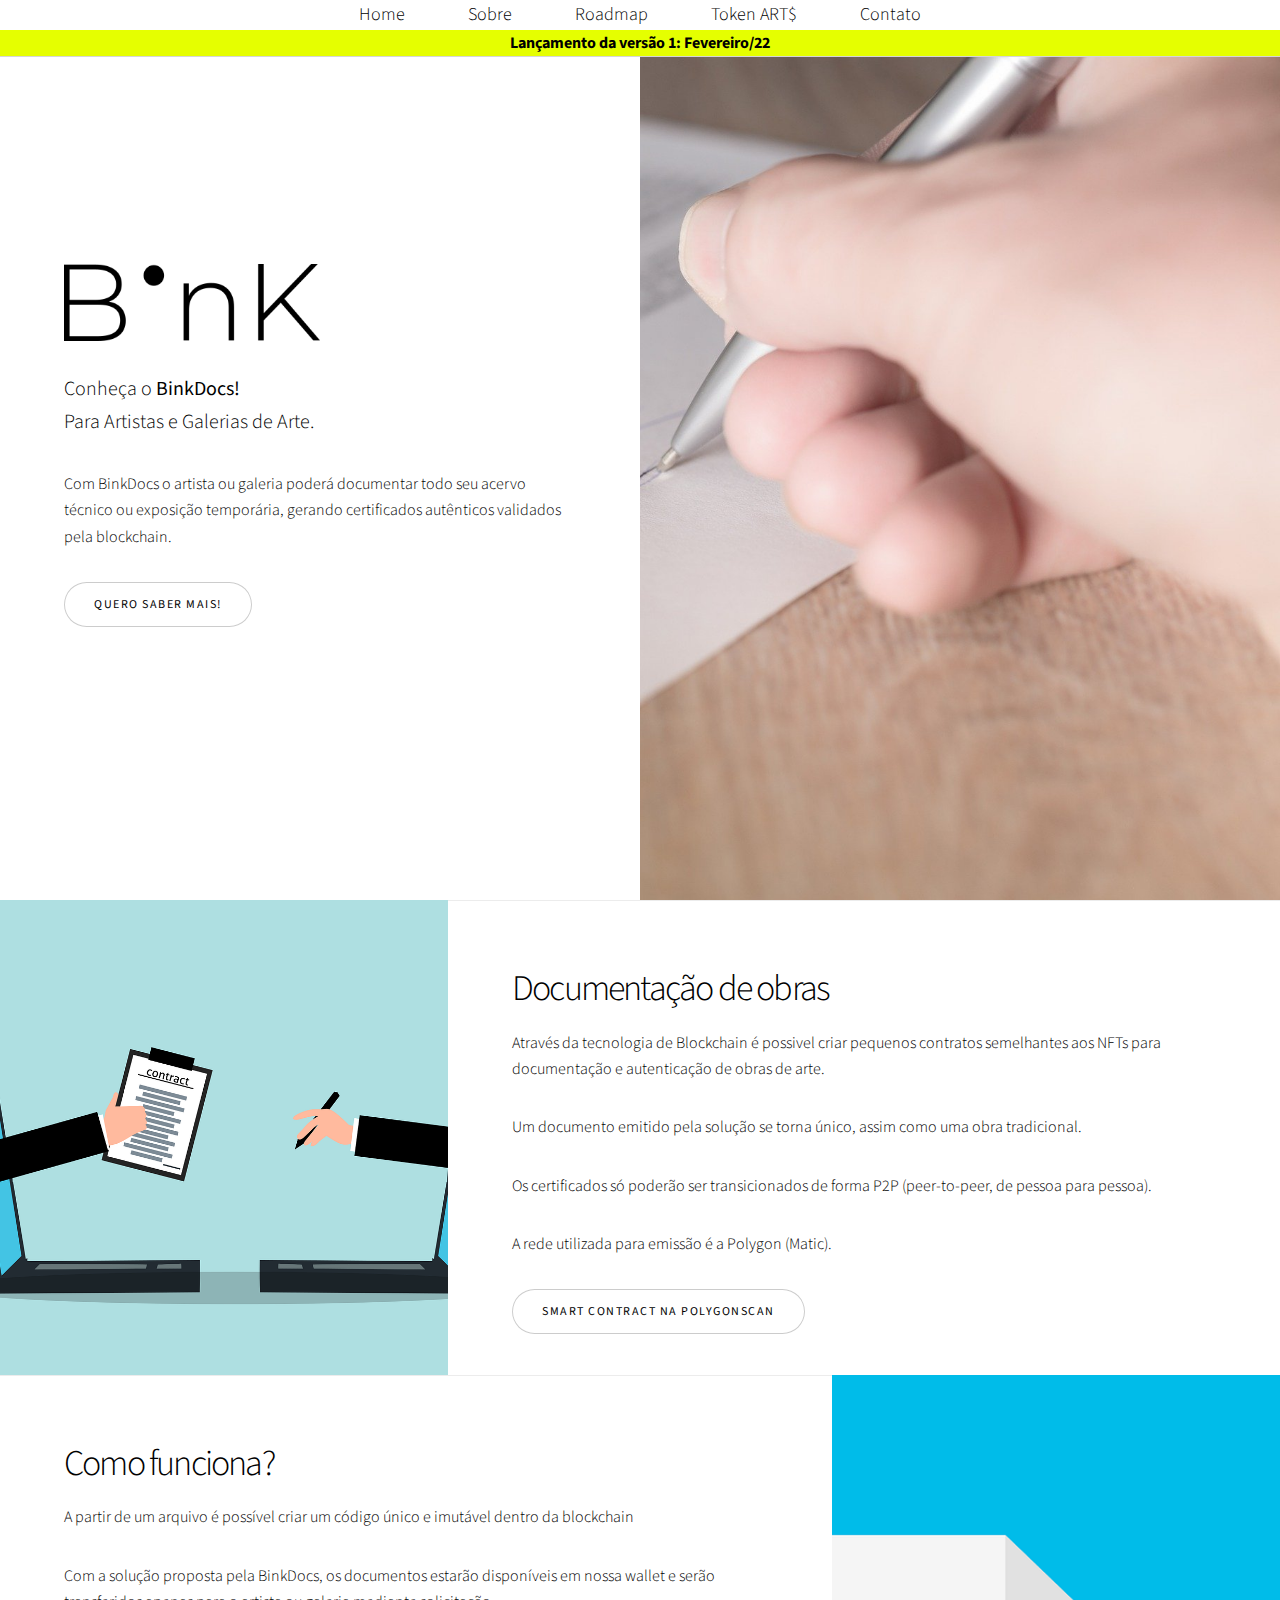
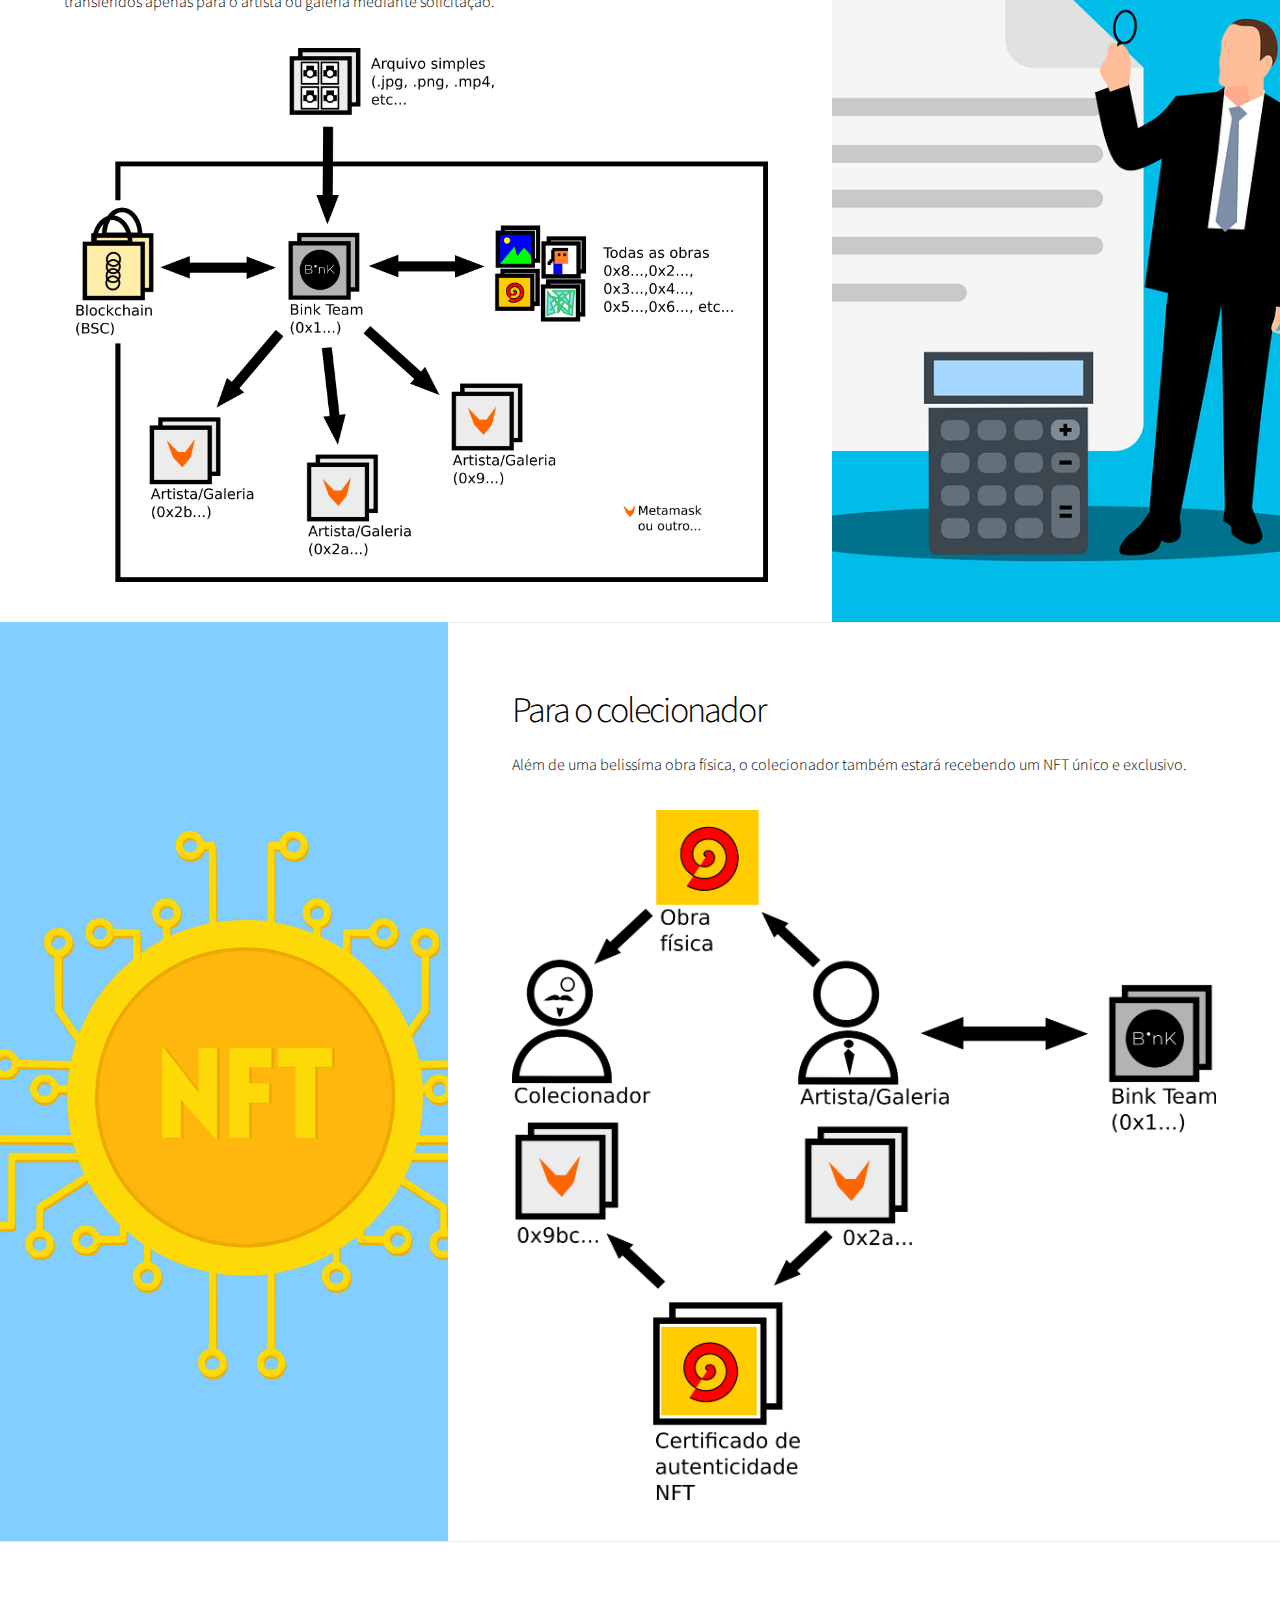
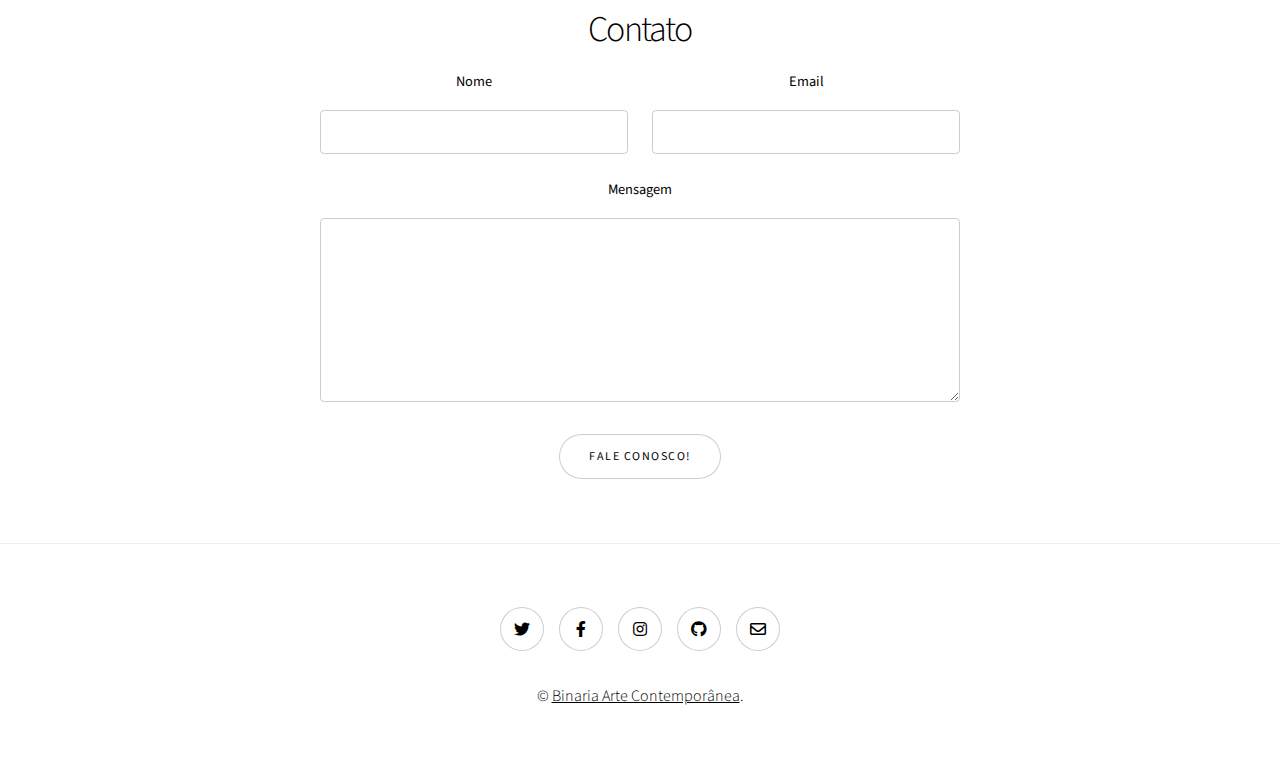
==== commit 597361a4: "LP lock" ====
--- a/docs.html
+++ b/docs.html
@@ -1,11 +1,11 @@
 <!DOCTYPE HTML>
 <html>
 	<head>
-		<title>Bink Token - ART$</title>
+		<title>Bink Docs</title>
 		<meta charset="utf-8" />
 		<meta name="viewport" content="width=device-width, initial-scale=1, user-scalable=no" />
 		<meta name="description" content="O 1° Token brasileiro criado para Artistas e Galerias de Arte.">
-		<meta property="og:title" content="Bink Token - ART$" />
+		<meta property="og:title" content="Bink Docs" />
 		<meta property="og:type" content="website" />
 		<meta property="og:url" content="https://bink.binaria.art.br" />
 		<meta property="og:image" content="https://bink.binaria.art.br/images/og-image.jpg" />
@@ -20,7 +20,6 @@
 			<a href="index.html" class="smooth-scroll-middle">Home</a>
 			<a href="index.html#sobre" class="smooth-scroll-middle">Sobre</a>
 			<a href="index.html#roadmap" class="smooth-scroll-middle">Roadmap</a>
-			<a href="index.html#docs" class="smooth-scroll-middle">Bink Docs</a>
 			<a href="index.html#token" class="smooth-scroll-middle">Token ART$</a>
 			<a href="index.html#contato" class="smooth-scroll-middle">Contato</a>
 
@@ -50,9 +49,9 @@
 							<h2>Documentação de obras</h2>
 							<p>Através da tecnologia de Blockchain é possivel criar pequenos contratos semelhantes aos NFTs para documentação e autenticação de obras de arte.</p>
 							<p>Um documento emitido pela solução se torna único, assim como uma obra tradicional.</p>
-							<p>Os certificados só poderão ser transicionados de forma P2P (peer-to-peer, de pessoa para pessoa) preferencialmente com Metamask.</p>
-							<p>A rede utilizada para emissão é a Binance Smart Chain (BSC) com contratos ERC721.</p>
-							<a href="https://bscscan.com/token/" class="button" target="_blank">Smart Contract na BSCScan</a>
+							<p>Os certificados só poderão ser transicionados de forma P2P (peer-to-peer, de pessoa para pessoa).</p>
+							<p>A rede utilizada para emissão é a Polygon (Matic).</p>
+							<a href="https://polygonscan.com/token/" class="button" target="_blank">Smart Contract na Polygonscan</a>
 						</div>
 						<div class="image">
 							<img src="images/docs-sobre.png" alt="" />
